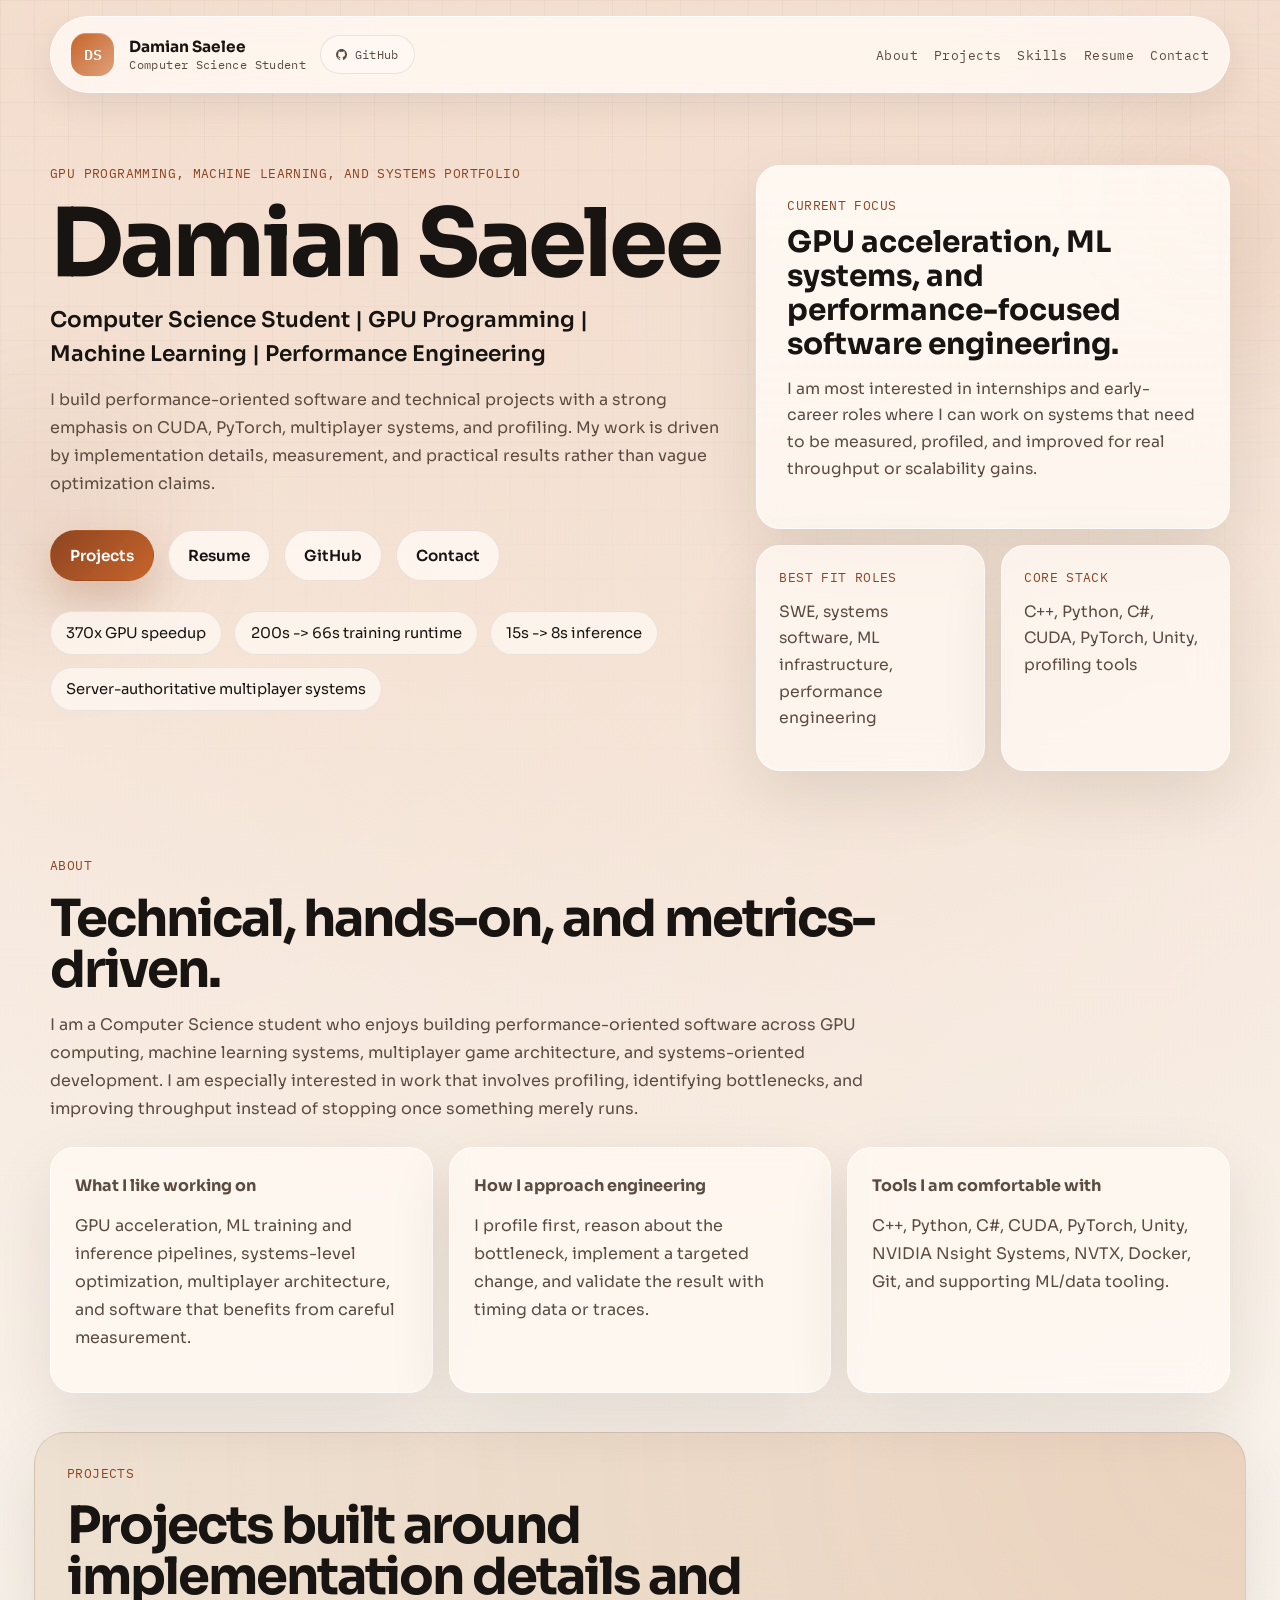
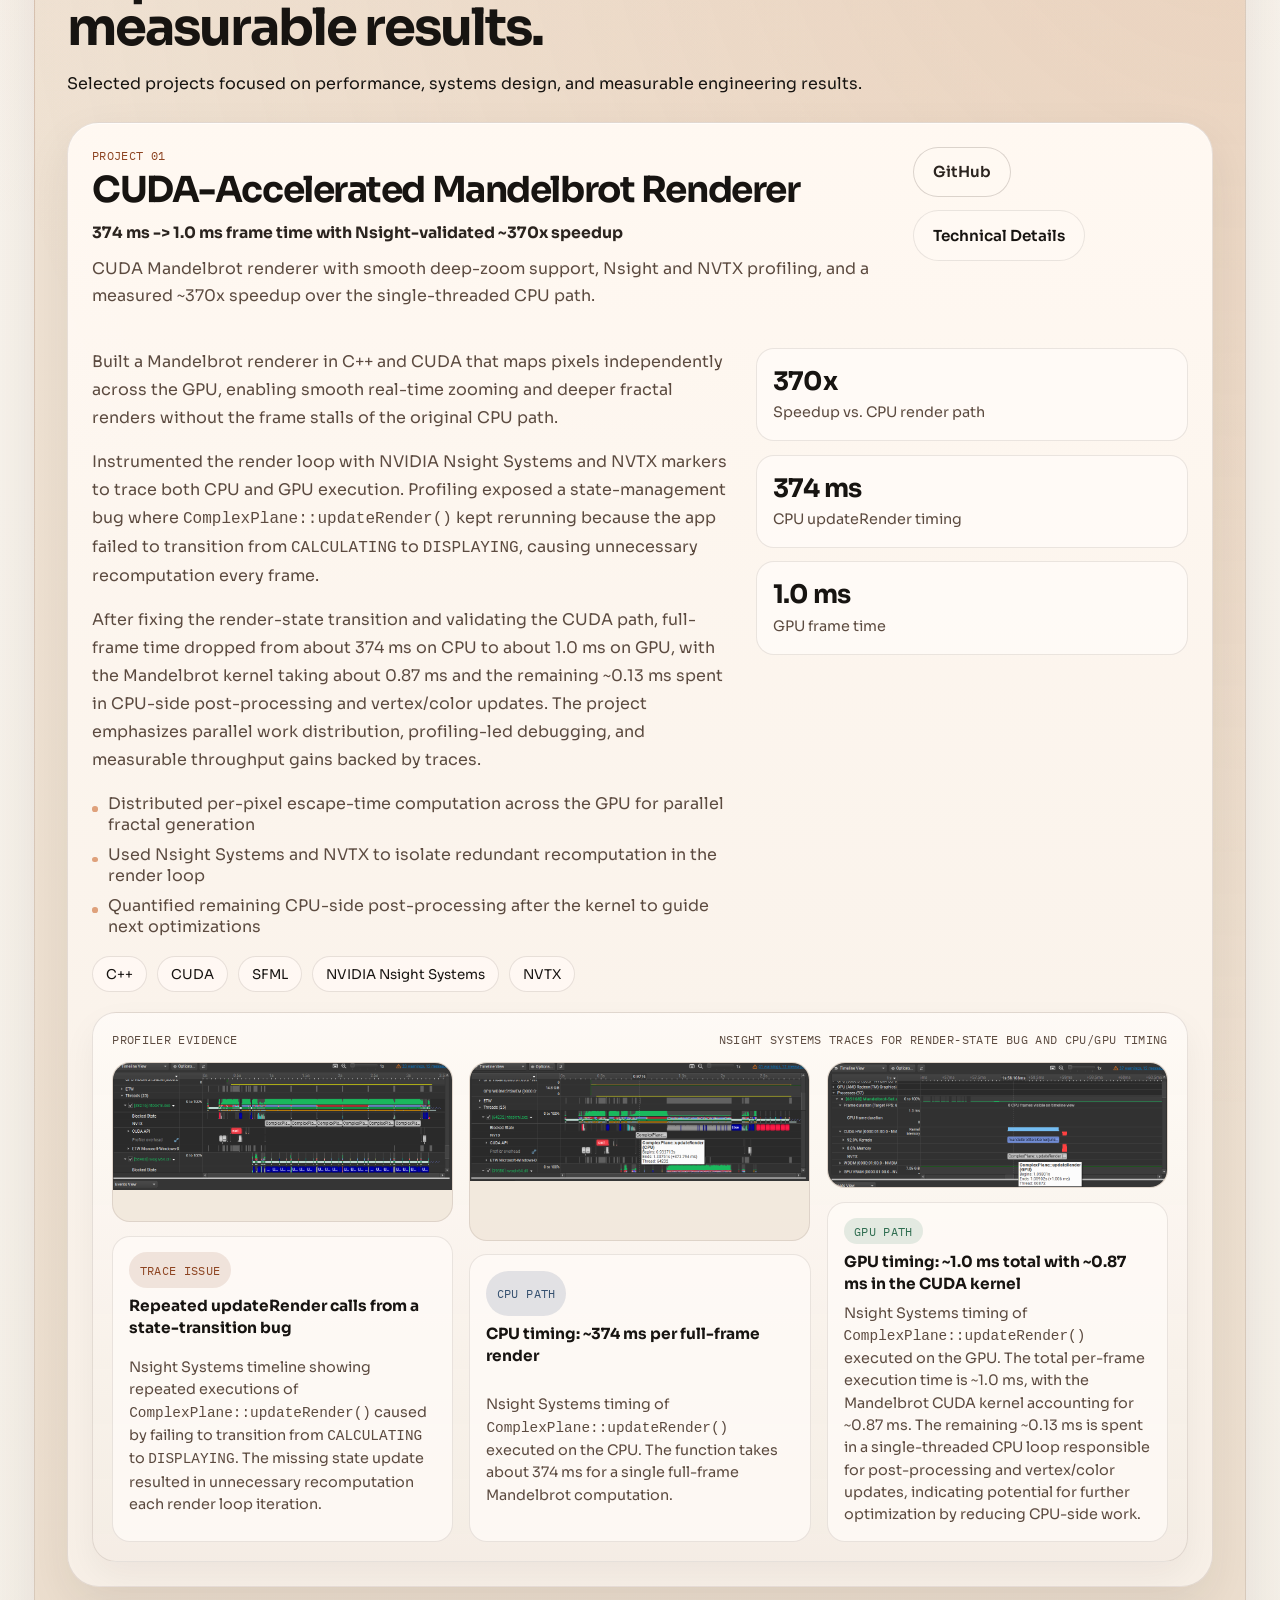
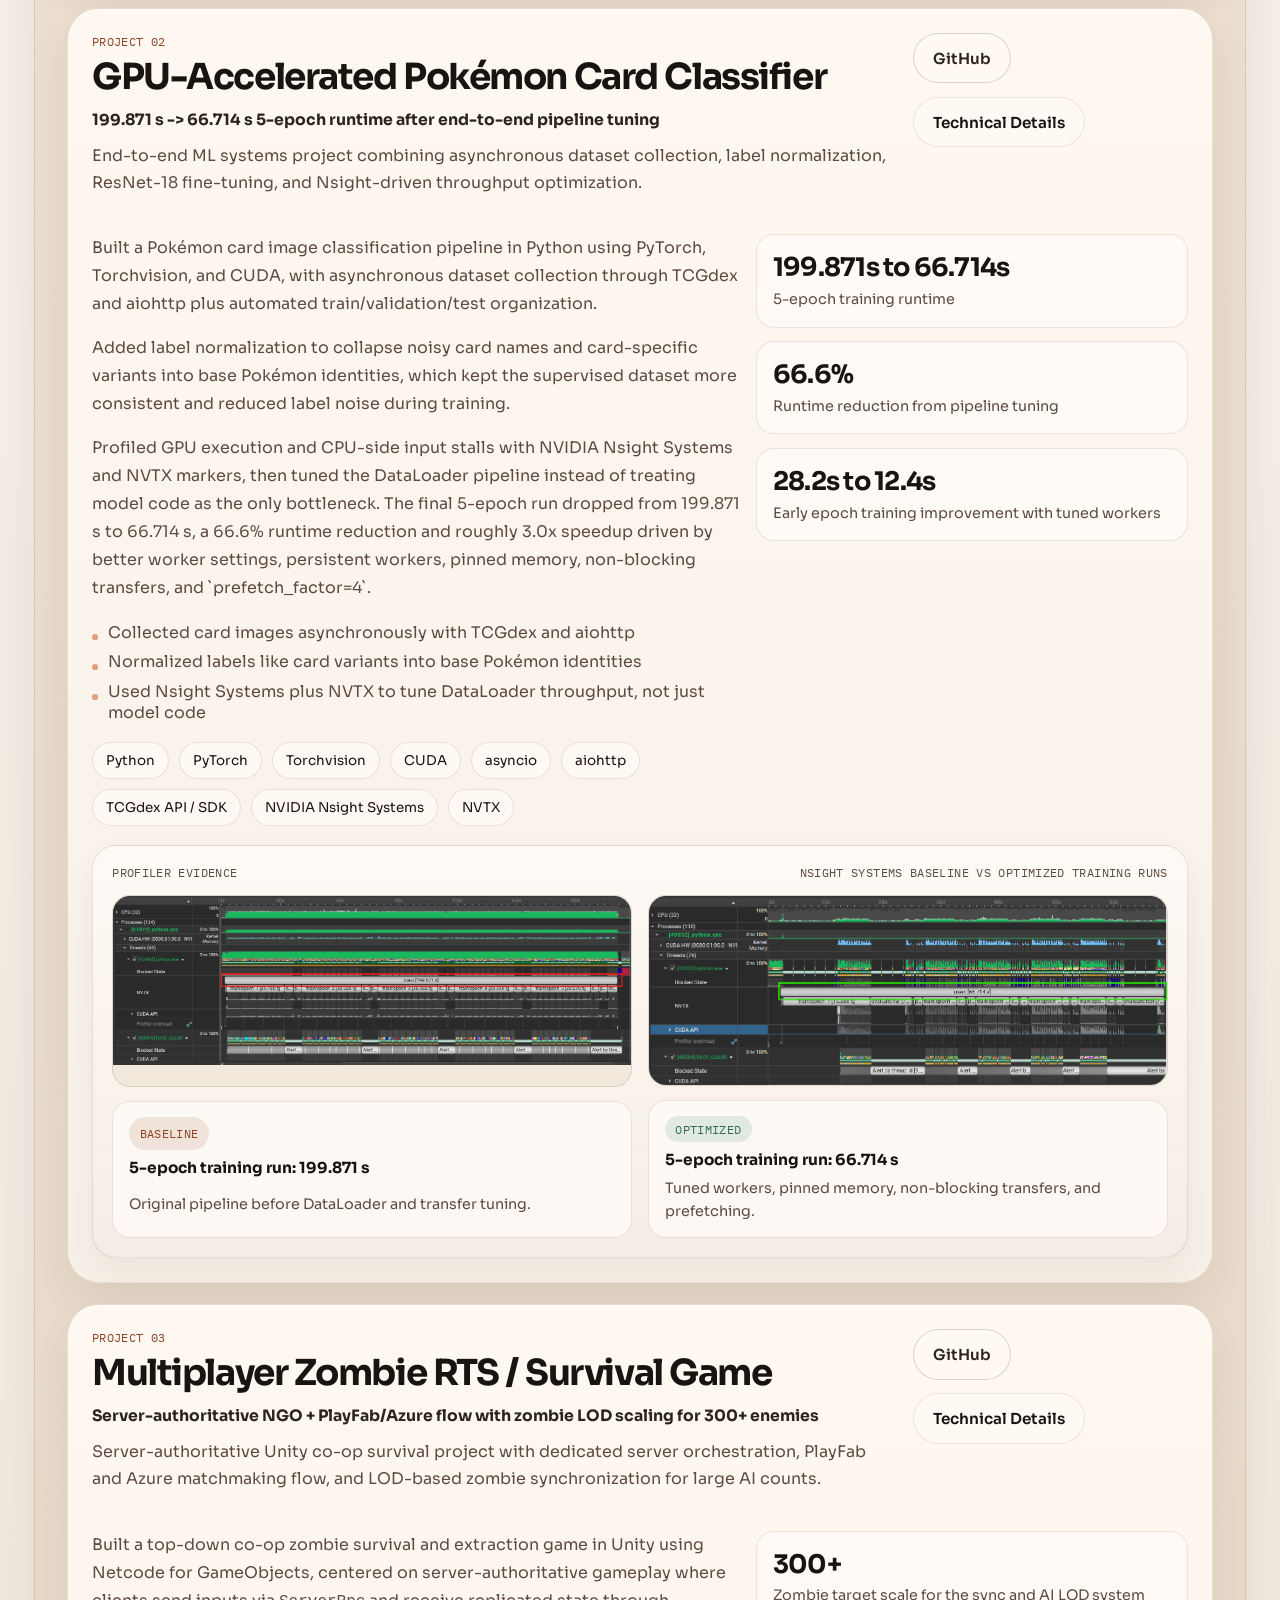
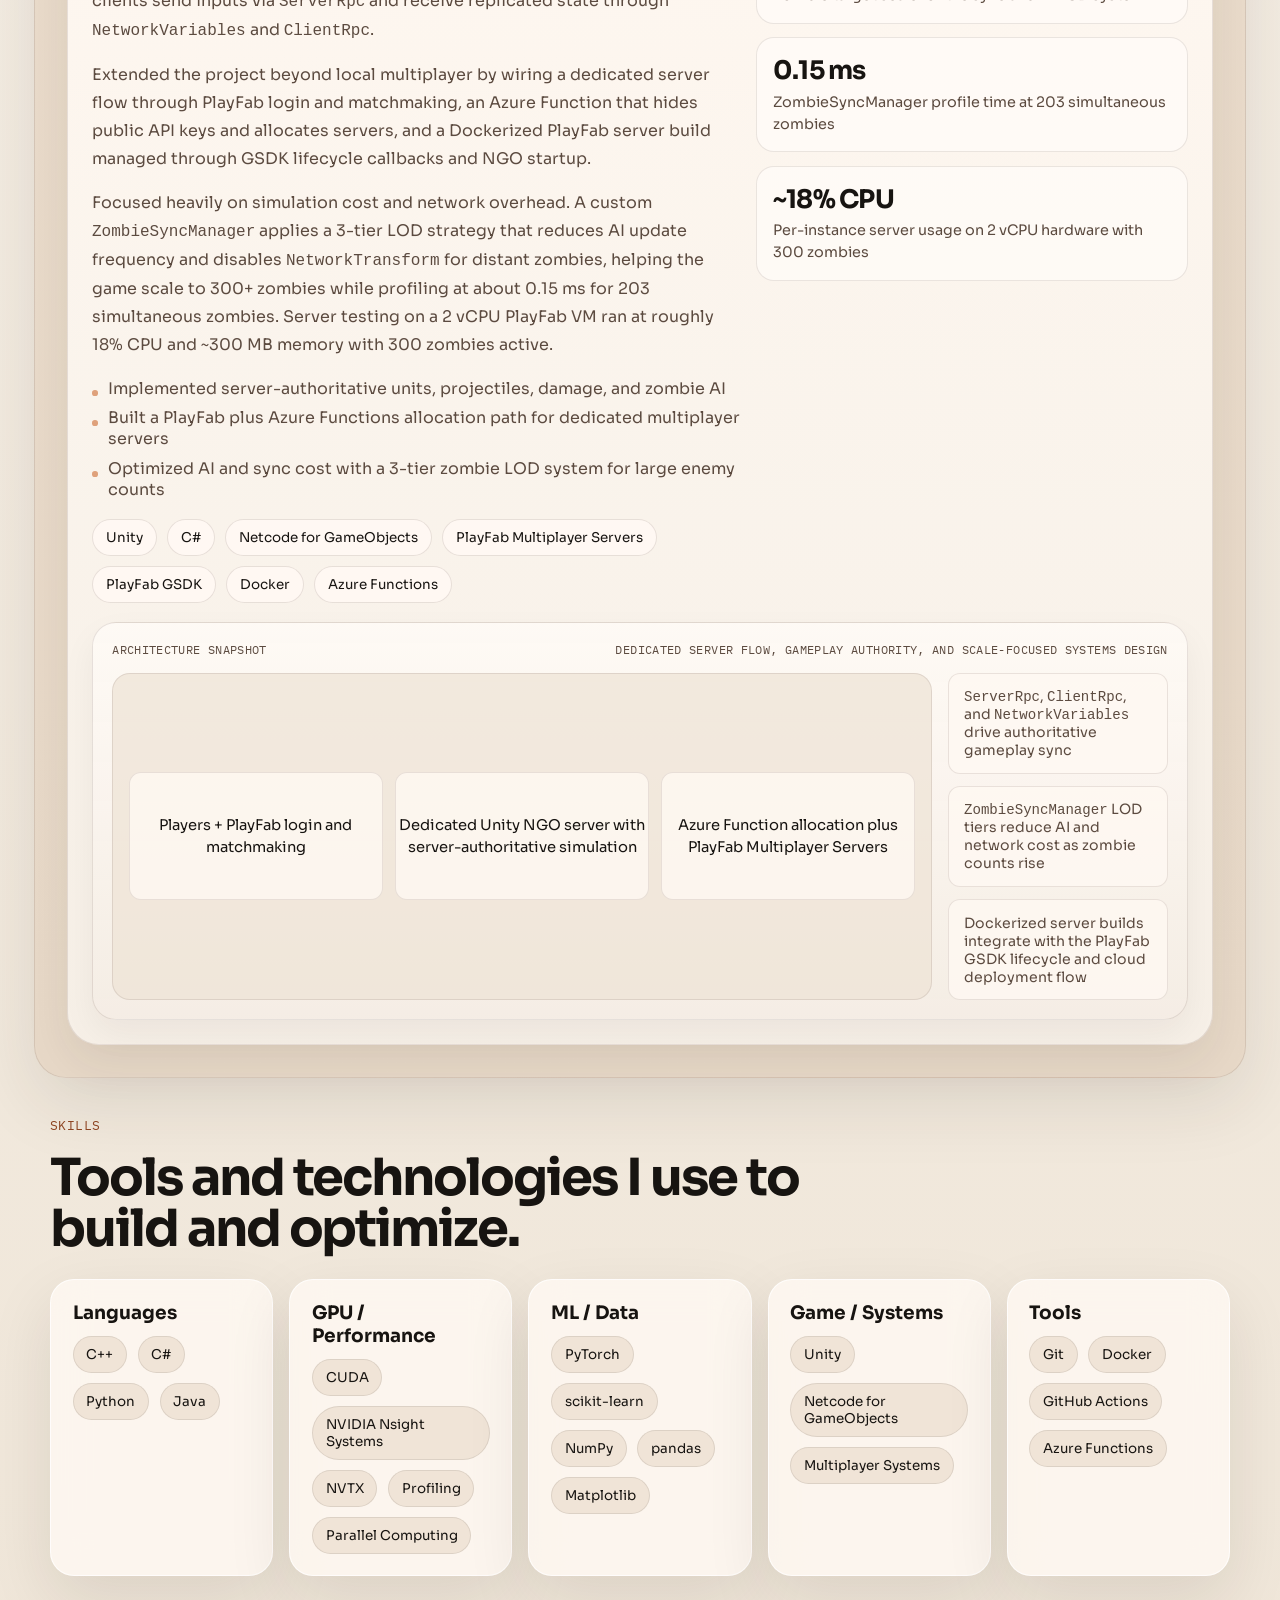
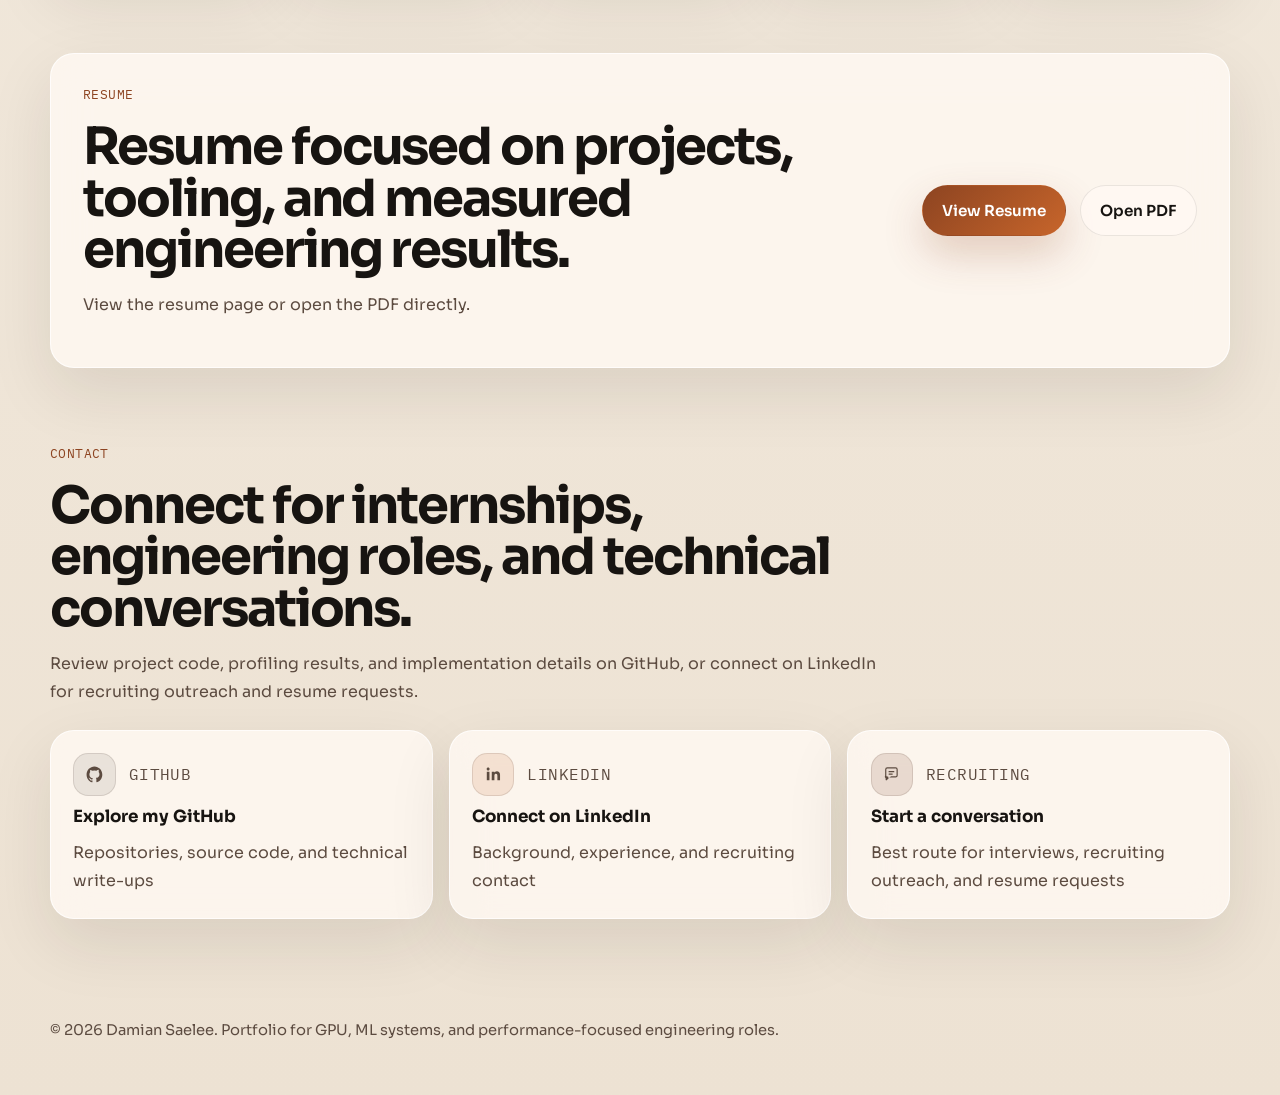
==== index.html @ a82bd078 "Tighten portfolio hero and project intro copy" ====
<!DOCTYPE html>
<html lang="en">
  <head>
    <meta charset="UTF-8" />
    <meta name="viewport" content="width=device-width, initial-scale=1.0" />
    <meta
      name="description"
      content="Damian Saelee is a Computer Science student focused on GPU programming, machine learning systems, performance engineering, parallel computing, and systems-oriented software development."
    />
    <meta name="theme-color" content="#f7f2ea" />
    <title>Damian Saelee | GPU Programming, ML, and Systems Portfolio</title>
    <link rel="preconnect" href="https://fonts.googleapis.com" />
    <link rel="preconnect" href="https://fonts.gstatic.com" crossorigin />
    <link
      href="https://fonts.googleapis.com/css2?family=IBM+Plex+Mono:wght@400;500;600&family=Sora:wght@400;500;600;700;800&display=swap"
      rel="stylesheet"
    />
    <link rel="stylesheet" href="styles.css" />
    <script src="script.js" defer></script>
  </head>
  <body>
    <a class="skip-link" href="#main-content">Skip to content</a>

    <div class="site-shell">
      <div class="ambient-grid" aria-hidden="true"></div>
      <div class="ambient-orb ambient-orb-one" aria-hidden="true"></div>
      <div class="ambient-orb ambient-orb-two" aria-hidden="true"></div>

      <header class="site-header" data-site-header>
        <div class="site-header-leading">
          <a class="brand" href="#top" aria-label="Damian Saelee home">
            <span class="brand-mark">DS</span>
            <span class="brand-text">
              <span class="brand-name">Damian Saelee</span>
              <span class="brand-role">Computer Science Student</span>
            </span>
          </a>

          <a
            class="header-github"
            href="https://github.com/alien4rmspace"
            target="_blank"
            rel="noreferrer"
            aria-label="Damian Saelee GitHub profile"
          >
            <svg viewBox="0 0 24 24" role="img" aria-hidden="true">
              <path
                fill="currentColor"
                d="M12 2C6.477 2 2 6.589 2 12.248c0 4.526 2.865 8.367 6.839 9.722.5.095.682-.221.682-.492 0-.243-.009-.887-.014-1.742-2.782.617-3.369-1.369-3.369-1.369-.455-1.177-1.11-1.491-1.11-1.491-.908-.637.069-.624.069-.624 1.004.072 1.532 1.053 1.532 1.053.892 1.565 2.341 1.113 2.91.851.091-.662.349-1.114.635-1.37-2.221-.259-4.556-1.137-4.556-5.062 0-1.118.389-2.032 1.029-2.748-.103-.259-.446-1.301.098-2.712 0 0 .84-.276 2.75 1.05A9.36 9.36 0 0 1 12 6.836a9.36 9.36 0 0 1 2.503.348c1.909-1.326 2.748-1.05 2.748-1.05.546 1.411.202 2.453.1 2.712.64.716 1.027 1.63 1.027 2.748 0 3.935-2.338 4.799-4.566 5.053.359.318.679.947.679 1.909 0 1.379-.012 2.491-.012 2.83 0 .273.18.591.688.49C19.138 20.612 22 16.772 22 12.248 22 6.589 17.523 2 12 2Z"
              />
            </svg>
            <span>GitHub</span>
          </a>
        </div>

        <nav class="site-nav" aria-label="Primary">
          <a href="#about">About</a>
          <a href="#projects">Projects</a>
          <a href="#skills">Skills</a>
          <a href="resume.html">Resume</a>
          <a href="#contact">Contact</a>
        </nav>
      </header>

      <main id="main-content" class="site-main">
        <section class="hero-section" id="top">
          <div class="hero-copy" data-reveal>
            <p class="eyebrow">GPU Programming, Machine Learning, and Systems Portfolio</p>
            <h1>Damian Saelee</h1>
            <p class="hero-headline">
              Computer Science Student | GPU Programming | Machine Learning |
              Performance Engineering
            </p>
            <p class="hero-text">
              I build performance-oriented software and technical projects with
              a strong emphasis on CUDA, PyTorch, multiplayer systems, and
              profiling. My work is driven by implementation details,
              measurement, and practical results rather than vague optimization
              claims.
            </p>

            <div class="hero-actions">
              <a class="button button-primary" href="#projects">Projects</a>
              <a class="button button-secondary" href="resume.html">Resume</a>
              <a
                class="button button-secondary"
                href="https://github.com/alien4rmspace"
                target="_blank"
                rel="noreferrer"
              >
                GitHub
              </a>
              <a class="button button-secondary" href="#contact">Contact</a>
            </div>

            <ul class="hero-chips" aria-label="Quick highlights">
              <li>370x GPU speedup</li>
              <li>200s -&gt; 66s training runtime</li>
              <li>15s -&gt; 8s inference</li>
              <li>Server-authoritative multiplayer systems</li>
            </ul>
          </div>

          <aside class="hero-panel" data-reveal>
            <div class="hero-panel-card hero-panel-card-primary">
              <p class="panel-label">Current focus</p>
              <p class="panel-title">
                GPU acceleration, ML systems, and performance-focused software
                engineering.
              </p>
              <p class="panel-body">
                I am most interested in internships and early-career roles where
                I can work on systems that need to be measured, profiled, and
                improved for real throughput or scalability gains.
              </p>
            </div>

            <div class="hero-panel-grid">
              <div class="hero-panel-card">
                <p class="panel-label">Best fit roles</p>
                <p class="metric-copy">
                  SWE, systems software, ML infrastructure, performance
                  engineering
                </p>
              </div>

              <div class="hero-panel-card">
                <p class="panel-label">Core stack</p>
                <p class="metric-copy">
                  C++, Python, C#, CUDA, PyTorch, Unity, profiling tools
                </p>
              </div>
            </div>
          </aside>
        </section>

        <section class="section about-section" id="about" data-reveal>
          <div class="section-intro">
            <p class="eyebrow">About</p>
            <h2>Technical, hands-on, and metrics-driven.</h2>
            <p class="section-text">
              I am a Computer Science student who enjoys building
              performance-oriented software across GPU computing, machine
              learning systems, multiplayer game architecture, and
              systems-oriented development. I am especially interested in work
              that involves profiling, identifying bottlenecks, and improving
              throughput instead of stopping once something merely runs.
            </p>
          </div>

          <div class="about-grid">
            <article class="about-card">
              <p class="about-card-title">What I like working on</p>
              <p>
                GPU acceleration, ML training and inference pipelines,
                systems-level optimization, multiplayer architecture, and
                software that benefits from careful measurement.
              </p>
            </article>

            <article class="about-card">
              <p class="about-card-title">How I approach engineering</p>
              <p>
                I profile first, reason about the bottleneck, implement a
                targeted change, and validate the result with timing data or
                traces.
              </p>
            </article>

            <article class="about-card">
              <p class="about-card-title">Tools I am comfortable with</p>
              <p>
                C++, Python, C#, CUDA, PyTorch, Unity, NVIDIA Nsight Systems,
                NVTX, Docker, Git, and supporting ML/data tooling.
              </p>
            </article>
          </div>
        </section>

        <section class="section projects-section" id="projects">
          <div class="section-intro section-intro-inverse" data-reveal>
            <p class="eyebrow">Projects</p>
            <h2>Projects built around implementation details and measurable results.</h2>
            <p class="section-text">
              Selected projects focused on performance, systems design, and
              measurable engineering results.
            </p>
          </div>

          <div class="project-stack">
            <article class="project-card project-card-cuda" data-reveal>
              <div class="project-topbar">
                <div>
                  <p class="project-index">Project 01</p>
                  <h3>CUDA-Accelerated Mandelbrot Renderer</h3>
                  <p class="project-impact">
                    374 ms -&gt; 1.0 ms frame time with Nsight-validated ~370x speedup
                  </p>
                  <p class="project-summary">
                    CUDA Mandelbrot renderer with smooth deep-zoom support,
                    Nsight and NVTX profiling, and a measured ~370x speedup
                    over the single-threaded CPU path.
                  </p>
                </div>

                <div class="project-actions">
                  <a
                    class="button button-ghost"
                    href="https://github.com/alien4rmspace/Mandelbrot-Set-CUDA"
                    target="_blank"
                    rel="noreferrer"
                  >
                    GitHub
                  </a>
                  <a
                    class="button button-secondary"
                    href="https://github.com/alien4rmspace/Mandelbrot-Set-CUDA#readme"
                    target="_blank"
                    rel="noreferrer"
                  >
                    Technical Details
                  </a>
                </div>
              </div>

              <div class="project-grid">
                <div class="project-copy">
                  <p>
                    Built a Mandelbrot renderer in C++ and CUDA that maps
                    pixels independently across the GPU, enabling smooth
                    real-time zooming and deeper fractal renders without the
                    frame stalls of the original CPU path.
                  </p>
                  <p>
                    Instrumented the render loop with NVIDIA Nsight Systems and
                    NVTX markers to trace both CPU and GPU execution. Profiling
                    exposed a state-management bug where
                    <code>ComplexPlane::updateRender()</code> kept rerunning
                    because the app failed to transition from
                    <code>CALCULATING</code> to <code>DISPLAYING</code>,
                    causing unnecessary recomputation every frame.
                  </p>
                  <p>
                    After fixing the render-state transition and validating the
                    CUDA path, full-frame time dropped from about 374 ms on CPU
                    to about 1.0 ms on GPU, with the Mandelbrot kernel taking
                    about 0.87 ms and the remaining ~0.13 ms spent in CPU-side
                    post-processing and vertex/color updates. The project
                    emphasizes parallel work distribution, profiling-led
                    debugging, and measurable throughput gains backed by traces.
                  </p>

                  <ul class="project-points">
                    <li>Distributed per-pixel escape-time computation across the GPU for parallel fractal generation</li>
                    <li>Used Nsight Systems and NVTX to isolate redundant recomputation in the render loop</li>
                    <li>Quantified remaining CPU-side post-processing after the kernel to guide next optimizations</li>
                  </ul>

                  <ul class="tag-list" aria-label="CUDA Mandelbrot stack">
                    <li>C++</li>
                    <li>CUDA</li>
                    <li>SFML</li>
                    <li>NVIDIA Nsight Systems</li>
                    <li>NVTX</li>
                  </ul>
                </div>

                <aside class="project-sidebar">
                  <div class="stat-card">
                    <span class="stat-value">370x</span>
                    <span class="stat-label">Speedup vs. CPU render path</span>
                  </div>
                  <div class="stat-card">
                    <span class="stat-value">374 ms</span>
                    <span class="stat-label">CPU updateRender timing</span>
                  </div>
                  <div class="stat-card">
                    <span class="stat-value">1.0 ms</span>
                    <span class="stat-label">GPU frame time</span>
                  </div>
                </aside>
              </div>

              <div class="project-media">
                <div class="media-placeholder media-placeholder-cuda">
                  <div class="media-placeholder-header">
                    <span>Profiler evidence</span>
                    <span>Nsight Systems traces for render-state bug and CPU/GPU timing</span>
                  </div>
                  <div class="project-evidence-grid">
                    <figure class="project-evidence-card">
                      <div class="project-evidence-frame">
                        <img
                          src="assets/projects/mandelbrot-nsight-repeated-update-render.png"
                          alt="Nsight Systems timeline showing repeated executions of ComplexPlane updateRender caused by failing to transition from CALCULATING to DISPLAYING."
                          loading="lazy"
                        />
                      </div>
                      <figcaption class="project-evidence-caption">
                        <span class="project-evidence-badge project-evidence-badge-trace">Trace issue</span>
                        <strong>Repeated updateRender calls from a state-transition bug</strong>
                        <span>Nsight Systems timeline showing repeated executions of <code>ComplexPlane::updateRender()</code> caused by failing to transition from <code>CALCULATING</code> to <code>DISPLAYING</code>. The missing state update resulted in unnecessary recomputation each render loop iteration.</span>
                      </figcaption>
                    </figure>

                    <figure class="project-evidence-card">
                      <div class="project-evidence-frame">
                        <img
                          src="assets/projects/mandelbrot-nsight-cpu-timing.png"
                          alt="Nsight Systems timing view for ComplexPlane updateRender on the CPU showing about 374 milliseconds for a single full-frame Mandelbrot computation."
                          loading="lazy"
                        />
                      </div>
                      <figcaption class="project-evidence-caption">
                        <span class="project-evidence-badge project-evidence-badge-cpu">CPU path</span>
                        <strong>CPU timing: ~374 ms per full-frame render</strong>
                        <span>Nsight Systems timing of <code>ComplexPlane::updateRender()</code> executed on the CPU. The function takes about 374 ms for a single full-frame Mandelbrot computation.</span>
                      </figcaption>
                    </figure>

                    <figure class="project-evidence-card">
                      <div class="project-evidence-frame">
                        <img
                          src="assets/projects/mandelbrot-nsight-gpu-timing.png"
                          alt="Nsight Systems timing view for ComplexPlane updateRender on the GPU showing about 1.0 milliseconds total with roughly 0.87 milliseconds in the CUDA kernel."
                          loading="lazy"
                        />
                      </div>
                      <figcaption class="project-evidence-caption">
                        <span class="project-evidence-badge project-evidence-badge-gpu">GPU path</span>
                        <strong>GPU timing: ~1.0 ms total with ~0.87 ms in the CUDA kernel</strong>
                        <span>Nsight Systems timing of <code>ComplexPlane::updateRender()</code> executed on the GPU. The total per-frame execution time is ~1.0 ms, with the Mandelbrot CUDA kernel accounting for ~0.87 ms. The remaining ~0.13 ms is spent in a single-threaded CPU loop responsible for post-processing and vertex/color updates, indicating potential for further optimization by reducing CPU-side work.</span>
                      </figcaption>
                    </figure>
                  </div>
                </div>
              </div>
            </article>

            <article class="project-card project-card-ml" data-reveal>
              <div class="project-topbar">
                <div>
                  <p class="project-index">Project 02</p>
                  <h3>GPU-Accelerated Pok&eacute;mon Card Classifier</h3>
                  <p class="project-impact">
                    199.871 s -&gt; 66.714 s 5-epoch runtime after end-to-end pipeline tuning
                  </p>
                  <p class="project-summary">
                    End-to-end ML systems project combining asynchronous
                    dataset collection, label normalization, ResNet-18
                    fine-tuning, and Nsight-driven throughput optimization.
                  </p>
                </div>

                <div class="project-actions">
                  <a
                    class="button button-ghost"
                    href="https://github.com/alien4rmspace/pokemon-card-classifier-cuda"
                    target="_blank"
                    rel="noreferrer"
                  >
                    GitHub
                  </a>
                  <a
                    class="button button-secondary"
                    href="https://github.com/alien4rmspace/pokemon-card-classifier-cuda#readme"
                    target="_blank"
                    rel="noreferrer"
                  >
                    Technical Details
                  </a>
                </div>
              </div>

              <div class="project-grid">
                <div class="project-copy">
                  <p>
                    Built a Pok&eacute;mon card image classification pipeline in
                    Python using PyTorch, Torchvision, and CUDA, with
                    asynchronous dataset collection through TCGdex and aiohttp
                    plus automated train/validation/test organization.
                  </p>
                  <p>
                    Added label normalization to collapse noisy card names and
                    card-specific variants into base Pok&eacute;mon identities, which
                    kept the supervised dataset more consistent and reduced
                    label noise during training.
                  </p>
                  <p>
                    Profiled GPU execution and CPU-side input stalls with
                    NVIDIA Nsight Systems and NVTX markers, then tuned the
                    DataLoader pipeline instead of treating model code as the
                    only bottleneck. The final 5-epoch run dropped from 199.871
                    s to 66.714 s, a 66.6% runtime reduction and roughly 3.0x
                    speedup driven by better worker settings, persistent
                    workers, pinned memory, non-blocking transfers, and
                    `prefetch_factor=4`.
                  </p>

                  <ul class="project-points">
                    <li>Collected card images asynchronously with TCGdex and aiohttp</li>
                    <li>Normalized labels like card variants into base Pok&eacute;mon identities</li>
                    <li>Used Nsight Systems plus NVTX to tune DataLoader throughput, not just model code</li>
                  </ul>

                  <ul class="tag-list" aria-label="Pok&eacute;mon classifier stack">
                    <li>Python</li>
                    <li>PyTorch</li>
                    <li>Torchvision</li>
                    <li>CUDA</li>
                    <li>asyncio</li>
                    <li>aiohttp</li>
                    <li>TCGdex API / SDK</li>
                    <li>NVIDIA Nsight Systems</li>
                    <li>NVTX</li>
                  </ul>
                </div>

                <aside class="project-sidebar">
                  <div class="stat-card">
                    <span class="stat-value">199.871s to 66.714s</span>
                    <span class="stat-label">5-epoch training runtime</span>
                  </div>
                  <div class="stat-card">
                    <span class="stat-value">66.6%</span>
                    <span class="stat-label">Runtime reduction from pipeline tuning</span>
                  </div>
                  <div class="stat-card">
                    <span class="stat-value">28.2s to 12.4s</span>
                    <span class="stat-label">Early epoch training improvement with tuned workers</span>
                  </div>
                </aside>
              </div>

              <div class="project-media">
                <div class="media-placeholder media-placeholder-ml">
                  <div class="media-placeholder-header">
                    <span>Profiler evidence</span>
                    <span>Nsight Systems baseline vs optimized training runs</span>
                  </div>
                  <div class="project-evidence-grid">
                    <figure class="project-evidence-card">
                      <div class="project-evidence-frame">
                        <img
                          src="assets/projects/pokemon-card-classifier-nsight-baseline.png"
                          alt="Nsight Systems timeline for the baseline Pokemon card classifier training run showing a total runtime of about 199.871 seconds."
                          loading="lazy"
                        />
                      </div>
                      <figcaption class="project-evidence-caption">
                        <span class="project-evidence-badge project-evidence-badge-baseline">Baseline</span>
                        <strong>5-epoch training run: 199.871 s</strong>
                        <span>Original pipeline before DataLoader and transfer tuning.</span>
                      </figcaption>
                    </figure>

                    <figure class="project-evidence-card">
                      <div class="project-evidence-frame">
                        <img
                          src="assets/projects/pokemon-card-classifier-nsight-optimized.png"
                          alt="Nsight Systems timeline for the optimized Pokemon card classifier training run showing a total runtime of about 66.714 seconds."
                          loading="lazy"
                        />
                      </div>
                      <figcaption class="project-evidence-caption">
                        <span class="project-evidence-badge project-evidence-badge-optimized">Optimized</span>
                        <strong>5-epoch training run: 66.714 s</strong>
                        <span>Tuned workers, pinned memory, non-blocking transfers, and prefetching.</span>
                      </figcaption>
                    </figure>
                  </div>
                </div>
              </div>
            </article>

            <article class="project-card project-card-systems" data-reveal>
              <div class="project-topbar">
                <div>
                  <p class="project-index">Project 03</p>
                  <h3>Multiplayer Zombie RTS / Survival Game</h3>
                  <p class="project-impact">
                    Server-authoritative NGO + PlayFab/Azure flow with zombie LOD scaling for 300+ enemies
                  </p>
                  <p class="project-summary">
                    Server-authoritative Unity co-op survival project with
                    dedicated server orchestration, PlayFab and Azure
                    matchmaking flow, and LOD-based zombie synchronization for
                    large AI counts.
                  </p>
                </div>

                <div class="project-actions">
                  <a
                    class="button button-ghost"
                    href="https://github.com/alien4rmspace/Just-Scavenge-Multiplayer"
                    target="_blank"
                    rel="noreferrer"
                  >
                    GitHub
                  </a>
                  <a
                    class="button button-secondary"
                    href="https://github.com/alien4rmspace/Just-Scavenge-Multiplayer#readme"
                    target="_blank"
                    rel="noreferrer"
                  >
                    Technical Details
                  </a>
                </div>
              </div>

              <div class="project-grid">
                <div class="project-copy">
                  <p>
                    Built a top-down co-op zombie survival and extraction game
                    in Unity using Netcode for GameObjects, centered on
                    server-authoritative gameplay where clients send inputs via
                    <code>ServerRpc</code> and receive replicated state through
                    <code>NetworkVariables</code> and <code>ClientRpc</code>.
                  </p>
                  <p>
                    Extended the project beyond local multiplayer by wiring a
                    dedicated server flow through PlayFab login and
                    matchmaking, an Azure Function that hides public API keys
                    and allocates servers, and a Dockerized PlayFab server
                    build managed through GSDK lifecycle callbacks and NGO
                    startup.
                  </p>
                  <p>
                    Focused heavily on simulation cost and network overhead. A
                    custom <code>ZombieSyncManager</code> applies a 3-tier LOD
                    strategy that reduces AI update frequency and disables
                    <code>NetworkTransform</code> for distant zombies, helping
                    the game scale to 300+ zombies while profiling at about
                    0.15 ms for 203 simultaneous zombies. Server testing on a
                    2 vCPU PlayFab VM ran at roughly 18% CPU and ~300 MB memory
                    with 300 zombies active.
                  </p>

                  <ul class="project-points">
                    <li>Implemented server-authoritative units, projectiles, damage, and zombie AI</li>
                    <li>Built a PlayFab plus Azure Functions allocation path for dedicated multiplayer servers</li>
                    <li>Optimized AI and sync cost with a 3-tier zombie LOD system for large enemy counts</li>
                  </ul>

                  <ul class="tag-list" aria-label="Multiplayer game stack">
                    <li>Unity</li>
                    <li>C#</li>
                    <li>Netcode for GameObjects</li>
                    <li>PlayFab Multiplayer Servers</li>
                    <li>PlayFab GSDK</li>
                    <li>Docker</li>
                    <li>Azure Functions</li>
                  </ul>
                </div>

                <aside class="project-sidebar">
                  <div class="stat-card">
                    <span class="stat-value">300+</span>
                    <span class="stat-label">Zombie target scale for the sync and AI LOD system</span>
                  </div>
                  <div class="stat-card">
                    <span class="stat-value">0.15 ms</span>
                    <span class="stat-label">ZombieSyncManager profile time at 203 simultaneous zombies</span>
                  </div>
                  <div class="stat-card">
                    <span class="stat-value">~18% CPU</span>
                    <span class="stat-label">Per-instance server usage on 2 vCPU hardware with 300 zombies</span>
                  </div>
                </aside>
              </div>

              <div class="project-media">
                <div class="media-placeholder media-placeholder-systems">
                  <div class="media-placeholder-header">
                    <span>Architecture snapshot</span>
                    <span>Dedicated server flow, gameplay authority, and scale-focused systems design</span>
                  </div>
                  <div class="media-placeholder-body">
                    <div class="network-diagram">
                      <span>Players + PlayFab login and matchmaking</span>
                      <span>Dedicated Unity NGO server with server-authoritative simulation</span>
                      <span>Azure Function allocation plus PlayFab Multiplayer Servers</span>
                    </div>
                    <div class="media-metrics">
                      <span><code>ServerRpc</code>, <code>ClientRpc</code>, and <code>NetworkVariables</code> drive authoritative gameplay sync</span>
                      <span><code>ZombieSyncManager</code> LOD tiers reduce AI and network cost as zombie counts rise</span>
                      <span>Dockerized server builds integrate with the PlayFab GSDK lifecycle and cloud deployment flow</span>
                    </div>
                  </div>
                </div>
              </div>
            </article>
          </div>
        </section>

        <section class="section skills-section" id="skills" data-reveal>
          <div class="section-intro">
            <p class="eyebrow">Skills</p>
            <h2>Tools and technologies I use to build and optimize.</h2>
          </div>

          <div class="skills-grid">
            <article class="skill-card">
              <p class="skill-card-title">Languages</p>
              <ul class="tag-list tag-list-dark">
                <li>C++</li>
                <li>C#</li>
                <li>Python</li>
                <li>Java</li>
              </ul>
            </article>

            <article class="skill-card">
              <p class="skill-card-title">GPU / Performance</p>
              <ul class="tag-list tag-list-dark">
                <li>CUDA</li>
                <li>NVIDIA Nsight Systems</li>
                <li>NVTX</li>
                <li>Profiling</li>
                <li>Parallel Computing</li>
              </ul>
            </article>

            <article class="skill-card">
              <p class="skill-card-title">ML / Data</p>
              <ul class="tag-list tag-list-dark">
                <li>PyTorch</li>
                <li>scikit-learn</li>
                <li>NumPy</li>
                <li>pandas</li>
                <li>Matplotlib</li>
              </ul>
            </article>

            <article class="skill-card">
              <p class="skill-card-title">Game / Systems</p>
              <ul class="tag-list tag-list-dark">
                <li>Unity</li>
                <li>Netcode for GameObjects</li>
                <li>Multiplayer Systems</li>
              </ul>
            </article>

            <article class="skill-card">
              <p class="skill-card-title">Tools</p>
              <ul class="tag-list tag-list-dark">
                <li>Git</li>
                <li>Docker</li>
                <li>GitHub Actions</li>
                <li>Azure Functions</li>
              </ul>
            </article>
          </div>
        </section>

        <section class="section resume-section" id="resume" data-reveal>
          <div class="resume-card">
            <div>
              <p class="eyebrow">Resume</p>
              <h2>Resume focused on projects, tooling, and measured engineering results.</h2>
              <p class="section-text">
                View the resume page or open the PDF directly.
              </p>
            </div>

            <div class="resume-actions">
              <a class="button button-primary" href="resume.html">View Resume</a>
              <a
                class="button button-secondary"
                href="assets/resume/Damian-Saelee-Resume.pdf"
                target="_blank"
                rel="noreferrer"
              >
                Open PDF
              </a>
            </div>
          </div>
        </section>

        <section class="section contact-section" id="contact" data-reveal>
          <div class="section-intro">
            <p class="eyebrow">Contact</p>
            <h2>Connect for internships, engineering roles, and technical conversations.</h2>
            <p class="section-text">
              Review project code, profiling results, and implementation
              details on GitHub, or connect on LinkedIn for recruiting
              outreach and resume requests.
            </p>
          </div>

          <div class="contact-grid">
            <a
              class="contact-card"
              href="https://github.com/alien4rmspace"
              target="_blank"
              rel="noreferrer"
            >
              <div class="contact-card-top">
                <span class="contact-icon contact-icon-github" aria-hidden="true">
                  <svg viewBox="0 0 24 24" role="img" aria-hidden="true">
                    <path
                      fill="currentColor"
                      d="M12 2C6.477 2 2 6.589 2 12.248c0 4.526 2.865 8.367 6.839 9.722.5.095.682-.221.682-.492 0-.243-.009-.887-.014-1.742-2.782.617-3.369-1.369-3.369-1.369-.455-1.177-1.11-1.491-1.11-1.491-.908-.637.069-.624.069-.624 1.004.072 1.532 1.053 1.532 1.053.892 1.565 2.341 1.113 2.91.851.091-.662.349-1.114.635-1.37-2.221-.259-4.556-1.137-4.556-5.062 0-1.118.389-2.032 1.029-2.748-.103-.259-.446-1.301.098-2.712 0 0 .84-.276 2.75 1.05A9.36 9.36 0 0 1 12 6.836a9.36 9.36 0 0 1 2.503.348c1.909-1.326 2.748-1.05 2.748-1.05.546 1.411.202 2.453.1 2.712.64.716 1.027 1.63 1.027 2.748 0 3.935-2.338 4.799-4.566 5.053.359.318.679.947.679 1.909 0 1.379-.012 2.491-.012 2.83 0 .273.18.591.688.49C19.138 20.612 22 16.772 22 12.248 22 6.589 17.523 2 12 2Z"
                    />
                  </svg>
                </span>
                <span class="contact-label">GitHub</span>
              </div>
              <strong>Explore my GitHub</strong>
              <span>Repositories, source code, and technical write-ups</span>
            </a>

            <a
              class="contact-card"
              href="https://www.linkedin.com/in/damiansaelee/"
              target="_blank"
              rel="noreferrer"
            >
              <div class="contact-card-top">
                <span class="contact-icon contact-icon-linkedin" aria-hidden="true">
                  <svg viewBox="0 0 24 24" role="img" aria-hidden="true">
                    <path
                      fill="currentColor"
                      d="M6.94 8.5H3.56V19.5h3.38V8.5Zm.22-3.4c0-1.08-.8-1.95-1.91-1.95-1.1 0-1.91.87-1.91 1.95 0 1.08.8 1.95 1.88 1.95h.02c1.12 0 1.92-.87 1.92-1.95ZM20.44 12.69c0-3.31-1.73-4.85-4.04-4.85-1.86 0-2.69 1.05-3.16 1.79V8.5H9.86c.04.75 0 11 0 11h3.38v-6.14c0-.33.02-.66.12-.89.26-.66.85-1.35 1.84-1.35 1.3 0 1.82 1.02 1.82 2.51v5.87H20.4v-6.81h.04Z"
                    />
                  </svg>
                </span>
                <span class="contact-label">LinkedIn</span>
              </div>
              <strong>Connect on LinkedIn</strong>
              <span>Background, experience, and recruiting contact</span>
            </a>

            <a
              class="contact-card"
              href="https://www.linkedin.com/in/damiansaelee/"
              target="_blank"
              rel="noreferrer"
            >
              <div class="contact-card-top">
                <span class="contact-icon contact-icon-message" aria-hidden="true">
                  <svg viewBox="0 0 24 24" role="img" aria-hidden="true">
                    <path
                      fill="currentColor"
                      d="M4 5.75A2.75 2.75 0 0 1 6.75 3h10.5A2.75 2.75 0 0 1 20 5.75v7.5A2.75 2.75 0 0 1 17.25 16H9.81l-3.97 3.4A.75.75 0 0 1 4.6 18.8V16.9A2.75 2.75 0 0 1 4 13.25v-7.5Zm2.75-1.25A1.25 1.25 0 0 0 5.5 5.75v7.5c0 .69.56 1.25 1.25 1.25h.6a.75.75 0 0 1 .75.75v1.92l3-2.57a.75.75 0 0 1 .49-.18h5.66c.69 0 1.25-.56 1.25-1.25v-7.5c0-.69-.56-1.25-1.25-1.25H6.75Zm1.5 4a.75.75 0 0 1 .75-.75h6a.75.75 0 0 1 0 1.5H9a.75.75 0 0 1-.75-.75Zm0 3a.75.75 0 0 1 .75-.75h4a.75.75 0 0 1 0 1.5H9a.75.75 0 0 1-.75-.75Z"
                    />
                  </svg>
                </span>
                <span class="contact-label">Recruiting</span>
              </div>
              <strong>Start a conversation</strong>
              <span>Best route for interviews, recruiting outreach, and resume requests</span>
            </a>
          </div>
        </section>
      </main>

      <footer class="site-footer">
        <p>&copy; <span id="year"></span> Damian Saelee. Portfolio for GPU, ML systems, and performance-focused engineering roles.</p>
      </footer>
    </div>
  </body>
</html>
---- styles.css ----
:root {
  --bg: #f7f2ea;
  --bg-soft: rgba(247, 242, 234, 0.78);
  --surface: #fff9f3;
  --surface-muted: #f0e4d7;
  --surface-strong: #171411;
  --surface-strong-alt: #2b241f;
  --text: #171411;
  --text-soft: #5c4b40;
  --text-inverse: #fff6ee;
  --line: rgba(23, 20, 17, 0.09);
  --line-strong: rgba(92, 75, 64, 0.22);
  --accent: #c7652b;
  --accent-strong: #8d4421;
  --accent-soft: #dfa17b;
  --accent-warm: #6f361d;
  --accent-green: #b95d31;
  --radius-xl: 32px;
  --radius-lg: 24px;
  --radius-md: 18px;
  --radius-sm: 12px;
  --shadow-soft: 0 24px 64px rgba(35, 27, 22, 0.1);
  --shadow-strong: 0 28px 90px rgba(23, 20, 17, 0.22);
  --max-width: 1180px;
}

*,
*::before,
*::after {
  box-sizing: border-box;
}

html {
  scroll-behavior: smooth;
}

body {
  margin: 0;
  font-family: "Sora", sans-serif;
  color: var(--text);
  background:
    radial-gradient(circle at top left, rgba(223, 161, 123, 0.26), transparent 24%),
    radial-gradient(circle at top right, rgba(199, 101, 43, 0.14), transparent 22%),
    linear-gradient(180deg, #fcf7f1 0%, var(--bg) 46%, #ede2d3 100%);
}

a {
  color: inherit;
  text-decoration: none;
}

button,
input,
textarea,
select {
  font: inherit;
}

.skip-link {
  position: absolute;
  left: 1rem;
  top: -3rem;
  z-index: 100;
  padding: 0.85rem 1rem;
  border-radius: 999px;
  background: var(--surface-strong);
  color: var(--text-inverse);
  transition: top 160ms ease;
}

.skip-link:focus {
  top: 1rem;
}

.site-shell {
  position: relative;
  overflow: clip;
}

.ambient-grid {
  position: fixed;
  inset: 0;
  pointer-events: none;
  background-image:
    linear-gradient(rgba(43, 36, 31, 0.04) 1px, transparent 1px),
    linear-gradient(90deg, rgba(43, 36, 31, 0.04) 1px, transparent 1px);
  background-size: 34px 34px;
  mask-image: linear-gradient(to bottom, rgba(0, 0, 0, 0.8), transparent 90%);
}

.ambient-orb {
  position: fixed;
  border-radius: 50%;
  filter: blur(60px);
  pointer-events: none;
  opacity: 0.35;
}

.ambient-orb-one {
  top: 5rem;
  right: -6rem;
  width: 18rem;
  height: 18rem;
  background: rgba(223, 161, 123, 0.28);
}

.ambient-orb-two {
  top: 24rem;
  left: -5rem;
  width: 16rem;
  height: 16rem;
  background: rgba(141, 68, 33, 0.18);
}

.site-header,
.hero-section,
.section,
.site-footer,
.resume-hero,
.resume-viewer-section {
  width: min(calc(100% - 2rem), var(--max-width));
  margin-inline: auto;
}

.site-header {
  position: sticky;
  top: 1rem;
  z-index: 40;
  display: flex;
  justify-content: space-between;
  align-items: center;
  gap: 1rem;
  padding: 1rem 1.25rem;
  margin-top: 1rem;
  border: 1px solid rgba(255, 255, 255, 0.74);
  border-radius: 999px;
  background: rgba(255, 249, 243, 0.86);
  backdrop-filter: blur(18px);
  box-shadow: 0 12px 36px rgba(35, 27, 22, 0.08);
  transition:
    transform 180ms ease,
    box-shadow 180ms ease,
    background-color 180ms ease;
}

.site-header.is-scrolled {
  transform: translateY(-2px);
  box-shadow: 0 18px 42px rgba(35, 27, 22, 0.14);
  background: rgba(255, 249, 243, 0.94);
}

.site-header-leading {
  display: inline-flex;
  align-items: center;
  gap: 0.85rem;
  min-width: 0;
}

.brand {
  display: inline-flex;
  align-items: center;
  gap: 0.95rem;
}

.brand-mark {
  display: grid;
  place-items: center;
  width: 2.7rem;
  height: 2.7rem;
  border-radius: 0.95rem;
  background: linear-gradient(135deg, var(--accent), var(--accent-soft));
  color: white;
  font-family: "IBM Plex Mono", monospace;
  font-size: 0.92rem;
  font-weight: 600;
  box-shadow: inset 0 1px 0 rgba(255, 255, 255, 0.24);
}

.brand-text {
  display: grid;
  gap: 0.1rem;
}

.brand-name {
  font-size: 0.96rem;
  font-weight: 700;
}

.brand-role,
.site-nav a,
.eyebrow,
.panel-label,
.project-index,
.contact-label {
  font-family: "IBM Plex Mono", monospace;
  letter-spacing: 0.03em;
}

.brand-role {
  color: var(--text-soft);
  font-size: 0.76rem;
}

.header-github {
  display: inline-flex;
  align-items: center;
  gap: 0.38rem;
  padding: 0.68rem 0.92rem;
  border: 1px solid var(--line);
  border-radius: 999px;
  background: rgba(255, 249, 243, 0.8);
  color: var(--text-soft);
  font-family: "IBM Plex Mono", monospace;
  font-size: 0.76rem;
  letter-spacing: 0.03em;
  white-space: nowrap;
  transition:
    transform 180ms ease,
    box-shadow 180ms ease,
    border-color 180ms ease,
    background-color 180ms ease,
    color 180ms ease;
}

.header-github:hover,
.header-github:focus-visible {
  transform: translateY(-1px);
  color: var(--surface-strong-alt);
  box-shadow: 0 10px 26px rgba(35, 27, 22, 0.08);
}

.header-github svg {
  width: 0.82rem;
  height: 0.82rem;
}

.site-nav {
  display: inline-flex;
  flex-wrap: wrap;
  justify-content: flex-end;
  gap: 1rem;
}

.site-nav a {
  color: var(--text-soft);
  font-size: 0.84rem;
}

.site-main {
  padding-bottom: 3rem;
}

.hero-section {
  display: grid;
  grid-template-columns: minmax(0, 1.18fr) minmax(320px, 0.82fr);
  gap: 1.5rem;
  align-items: start;
  padding: 4.5rem 0 3rem;
}

.hero-copy,
.hero-panel,
.section-intro,
.about-grid,
.project-stack,
.skills-grid,
.resume-card,
.contact-grid,
.resume-hero {
  position: relative;
  z-index: 1;
}

.eyebrow {
  margin: 0 0 1.15rem;
  color: var(--accent-strong);
  font-size: 0.82rem;
  text-transform: uppercase;
}

h1,
h2,
h3,
p,
ul {
  margin-top: 0;
}

h1,
h2,
h3 {
  letter-spacing: -0.04em;
}

h1 {
  margin-bottom: 1rem;
  font-size: clamp(3.2rem, 8vw, 5.9rem);
  line-height: 0.92;
}

h2 {
  margin-bottom: 1rem;
  font-size: clamp(2rem, 4vw, 3.4rem);
  line-height: 1;
}

.hero-headline {
  max-width: 38rem;
  margin-bottom: 1rem;
  color: var(--text);
  font-size: clamp(1.1rem, 2vw, 1.35rem);
  line-height: 1.55;
  font-weight: 600;
}

.hero-text,
.section-text,
.about-card p,
.project-copy p,
.contact-card span,
.resume-lead {
  color: var(--text-soft);
  font-size: 1rem;
  line-height: 1.75;
}

.hero-actions,
.project-actions,
.resume-actions,
.resume-hero-actions {
  display: flex;
  flex-wrap: wrap;
  gap: 0.85rem;
}

.hero-actions {
  margin-top: 2rem;
}

.button {
  display: inline-flex;
  align-items: center;
  justify-content: center;
  min-height: 3.15rem;
  padding: 0.85rem 1.2rem;
  border: 1px solid transparent;
  border-radius: 999px;
  background: transparent;
  color: var(--text);
  font-size: 0.95rem;
  font-weight: 600;
  transition:
    transform 180ms ease,
    box-shadow 180ms ease,
    border-color 180ms ease,
    background-color 180ms ease,
    color 180ms ease;
}

.button:hover,
.button:focus-visible {
  transform: translateY(-2px);
}

.button:focus-visible,
.site-nav a:focus-visible,
.brand:focus-visible,
.header-github:focus-visible,
.contact-card:focus-visible {
  outline: 3px solid rgba(199, 101, 43, 0.26);
  outline-offset: 3px;
}

.button-primary {
  background: linear-gradient(135deg, var(--accent-strong), var(--accent));
  color: white;
  box-shadow: 0 18px 40px rgba(141, 68, 33, 0.24);
}

.button-secondary {
  border-color: var(--line);
  background: rgba(255, 249, 243, 0.82);
}

.button-ghost {
  border-color: var(--line-strong);
  color: var(--surface-strong-alt);
  background: rgba(255, 249, 243, 0.78);
}

.button-outline {
  border-color: var(--line);
  color: rgba(92, 75, 64, 0.72);
  background: rgba(255, 249, 243, 0.58);
  cursor: not-allowed;
}

.button[disabled] {
  transform: none;
  opacity: 0.76;
  cursor: not-allowed;
}

.hero-chips,
.tag-list,
.project-points {
  padding: 0;
  margin-bottom: 0;
  list-style: none;
}

.hero-chips {
  display: flex;
  flex-wrap: wrap;
  gap: 0.75rem;
  margin-top: 1.9rem;
}

.hero-chips li {
  padding: 0.75rem 0.95rem;
  border: 1px solid rgba(23, 20, 17, 0.08);
  border-radius: 999px;
  background: rgba(255, 249, 243, 0.74);
  font-size: 0.92rem;
  color: var(--text);
}

.hero-panel {
  display: grid;
  gap: 1rem;
}

.hero-panel-card,
.about-card,
.skill-card,
.resume-card,
.contact-card {
  border: 1px solid rgba(255, 255, 255, 0.76);
  border-radius: var(--radius-lg);
  background: rgba(255, 249, 243, 0.8);
  backdrop-filter: blur(18px);
  box-shadow: var(--shadow-soft);
}

.hero-panel-card {
  padding: 1.4rem;
}

.hero-panel-card-primary {
  padding: 1.9rem;
  background:
    linear-gradient(180deg, rgba(255, 249, 243, 0.94), rgba(255, 249, 243, 0.82)),
    radial-gradient(circle at top right, rgba(223, 161, 123, 0.28), transparent 32%);
}

.panel-label {
  margin-bottom: 0.8rem;
  color: var(--accent-strong);
  font-size: 0.8rem;
  text-transform: uppercase;
}

.panel-title {
  margin-bottom: 0.9rem;
  font-size: 1.85rem;
  line-height: 1.14;
  font-weight: 700;
}

.panel-body,
.metric-copy {
  color: var(--text-soft);
  font-size: 0.98rem;
  line-height: 1.7;
}

.hero-panel-grid {
  display: grid;
  grid-template-columns: repeat(2, minmax(0, 1fr));
  gap: 1rem;
}

.section {
  padding: 2.4rem 0;
}

.section-intro {
  max-width: 52rem;
  margin-bottom: 1.5rem;
}

.section-intro-inverse h2,
.section-intro-inverse .section-text,
.section-intro-inverse .eyebrow {
  color: var(--text-inverse);
}

.section-intro-inverse .section-text {
  color: rgba(255, 246, 238, 0.78);
}

.section-intro-inverse .eyebrow {
  color: rgba(223, 161, 123, 0.94);
}

.about-grid,
.skills-grid,
.contact-grid {
  display: grid;
  gap: 1rem;
}

.about-grid {
  grid-template-columns: repeat(3, minmax(0, 1fr));
}

.about-card,
.skill-card {
  min-height: 100%;
  padding: 1.5rem;
}

.about-card-title,
.skill-card-title {
  margin-bottom: 0.75rem;
  font-size: 1.16rem;
  font-weight: 700;
}

.projects-section {
  width: min(calc(100% - 2rem), calc(var(--max-width) + 2rem));
  margin-inline: auto;
  padding: 2rem;
  border-radius: 2rem;
  background:
    radial-gradient(circle at top right, rgba(199, 101, 43, 0.12), transparent 28%),
    linear-gradient(180deg, #efe2d3 0%, #e7d8c7 100%);
  border: 1px solid rgba(92, 75, 64, 0.14);
  box-shadow: 0 24px 70px rgba(43, 36, 31, 0.11);
}

.project-stack {
  display: grid;
  gap: 1.3rem;
}

.project-card {
  padding: 1.5rem;
  border: 1px solid rgba(92, 75, 64, 0.14);
  border-radius: var(--radius-xl);
  background:
    linear-gradient(180deg, rgba(255, 249, 243, 0.96), rgba(247, 240, 232, 0.96));
  color: var(--text);
  box-shadow: 0 18px 46px rgba(43, 36, 31, 0.08);
}

.project-card-cuda {
  box-shadow:
    inset 0 1px 0 rgba(255, 255, 255, 0.65),
    0 18px 46px rgba(43, 36, 31, 0.08);
}

.project-card-ml {
  box-shadow:
    inset 0 1px 0 rgba(255, 255, 255, 0.65),
    0 18px 46px rgba(43, 36, 31, 0.08);
}

.project-card-systems {
  box-shadow:
    inset 0 1px 0 rgba(255, 255, 255, 0.65),
    0 18px 46px rgba(43, 36, 31, 0.08);
}

.project-topbar {
  display: flex;
  justify-content: space-between;
  gap: 1rem;
  align-items: start;
  margin-bottom: 1.4rem;
}

.project-index {
  margin-bottom: 0.55rem;
  color: var(--accent-strong);
  font-size: 0.78rem;
  text-transform: uppercase;
}

.project-topbar h3 {
  margin-bottom: 0.7rem;
  font-size: clamp(1.65rem, 2.8vw, 2.35rem);
  line-height: 1.08;
}

.project-impact {
  max-width: 48rem;
  margin-bottom: 0.6rem;
  color: var(--surface-strong-alt);
  font-size: 0.98rem;
  line-height: 1.55;
  font-weight: 700;
}

.project-summary,
.project-copy p,
.project-points li,
.stat-label,
.media-placeholder-header,
.media-metrics span {
  color: var(--text-soft);
}

.projects-section .section-intro-inverse h2,
.projects-section .section-intro-inverse .section-text,
.projects-section .section-intro-inverse .eyebrow {
  color: var(--text);
}

.projects-section .section-intro-inverse .eyebrow {
  color: var(--accent-strong);
}

.project-summary {
  max-width: 52rem;
  font-size: 1rem;
  line-height: 1.7;
}

.project-grid {
  display: grid;
  grid-template-columns: minmax(0, 1.2fr) minmax(260px, 0.8fr);
  gap: 1rem;
  align-items: start;
}

.project-points {
  display: grid;
  gap: 0.55rem;
  margin: 1.2rem 0 1.2rem;
}

.project-points li {
  position: relative;
  padding-left: 1rem;
}

.project-points li::before {
  content: "";
  position: absolute;
  left: 0;
  top: 0.8rem;
  width: 0.36rem;
  height: 0.36rem;
  border-radius: 50%;
  background: var(--accent-soft);
}

.tag-list {
  display: flex;
  flex-wrap: wrap;
  gap: 0.65rem;
}

.tag-list li {
  padding: 0.55rem 0.8rem;
  border: 1px solid rgba(92, 75, 64, 0.14);
  border-radius: 999px;
  background: rgba(255, 249, 243, 0.9);
  font-size: 0.84rem;
}

.tag-list-dark li {
  border-color: var(--line);
  background: var(--surface-muted);
}

.project-sidebar {
  display: grid;
  gap: 0.85rem;
}

.stat-card {
  display: grid;
  gap: 0.35rem;
  padding: 1rem;
  border: 1px solid rgba(92, 75, 64, 0.13);
  border-radius: var(--radius-md);
  background: rgba(255, 252, 248, 0.78);
}

.stat-value {
  color: var(--text);
  font-size: 1.6rem;
  font-weight: 700;
  letter-spacing: -0.03em;
}

.stat-label {
  font-size: 0.9rem;
  line-height: 1.5;
}

.project-media {
  margin-top: 1.2rem;
}

.media-placeholder {
  display: grid;
  gap: 0.95rem;
  padding: 1.2rem;
  border: 1px solid rgba(92, 75, 64, 0.14);
  border-radius: var(--radius-lg);
  background:
    linear-gradient(180deg, rgba(255, 251, 247, 0.8), rgba(244, 236, 227, 0.76));
  box-shadow: 0 14px 34px rgba(35, 27, 22, 0.05);
}

.media-placeholder-header {
  display: flex;
  justify-content: space-between;
  gap: 1rem;
  font-family: "IBM Plex Mono", monospace;
  font-size: 0.76rem;
  text-transform: uppercase;
  letter-spacing: 0.03em;
}

.media-placeholder-body {
  display: grid;
  grid-template-columns: minmax(0, 1fr) 220px;
  gap: 1rem;
  align-items: stretch;
}

.project-evidence-grid {
  display: grid;
  grid-template-columns: repeat(auto-fit, minmax(260px, 1fr));
  gap: 1rem;
}

.project-evidence-card {
  display: grid;
  gap: 0.85rem;
  margin: 0;
  position: relative;
  isolation: isolate;
}

.project-evidence-frame {
  position: relative;
  z-index: 2;
  overflow: hidden;
  border: 1px solid rgba(92, 75, 64, 0.13);
  border-radius: var(--radius-md);
  background: rgba(239, 228, 215, 0.74);
  cursor: zoom-in;
  transform-origin: center top;
  will-change: transform;
  transition:
    transform 320ms cubic-bezier(0.22, 1, 0.36, 1),
    box-shadow 320ms cubic-bezier(0.22, 1, 0.36, 1),
    border-color 220ms ease;
}

.project-evidence-frame img {
  display: block;
  width: 100%;
  height: auto;
  transform: scale(1);
  transition: transform 320ms cubic-bezier(0.22, 1, 0.36, 1);
}

.project-evidence-frame:focus-visible {
  outline: 3px solid rgba(199, 101, 43, 0.26);
  outline-offset: 3px;
}

.project-evidence-caption {
  position: relative;
  z-index: 1;
  display: grid;
  gap: 0.4rem;
  padding: 0.95rem 1rem;
  border: 1px solid rgba(92, 75, 64, 0.13);
  border-radius: var(--radius-md);
  background: rgba(255, 252, 248, 0.78);
  transition:
    transform 320ms cubic-bezier(0.22, 1, 0.36, 1),
    box-shadow 320ms cubic-bezier(0.22, 1, 0.36, 1);
}

.project-evidence-card:hover,
.project-evidence-card:focus-within {
  z-index: 6;
}

.project-evidence-card:hover .project-evidence-frame,
.project-evidence-card:focus-within .project-evidence-frame {
  transform: translateY(-0.75rem) scale(2);
  border-color: rgba(141, 68, 33, 0.24);
  box-shadow:
    0 34px 90px rgba(35, 27, 22, 0.22),
    0 0 0 1px rgba(255, 255, 255, 0.35) inset;
}

.project-evidence-card:hover .project-evidence-frame img,
.project-evidence-card:focus-within .project-evidence-frame img {
  transform: scale(1);
}

.project-evidence-card:hover .project-evidence-caption,
.project-evidence-card:focus-within .project-evidence-caption {
  transform: translateY(0.18rem);
  box-shadow: 0 12px 24px rgba(35, 27, 22, 0.05);
}

.project-evidence-caption strong {
  font-size: 0.96rem;
  line-height: 1.45;
}

.project-evidence-caption span:last-child {
  color: var(--text-soft);
  font-size: 0.9rem;
  line-height: 1.55;
}

.project-evidence-badge {
  display: inline-flex;
  align-items: center;
  justify-content: center;
  width: fit-content;
  padding: 0.35rem 0.65rem;
  border-radius: 999px;
  font-family: "IBM Plex Mono", monospace;
  font-size: 0.72rem;
  letter-spacing: 0.03em;
  text-transform: uppercase;
}

.project-evidence-badge-baseline {
  background: rgba(141, 68, 33, 0.12);
  color: var(--accent-strong);
}

.project-evidence-badge-optimized {
  background: rgba(64, 134, 98, 0.14);
  color: #2f6d50;
}

.project-evidence-badge-trace {
  background: rgba(141, 68, 33, 0.12);
  color: var(--accent-strong);
}

.project-evidence-badge-cpu {
  background: rgba(56, 83, 120, 0.14);
  color: #35506f;
}

.project-evidence-badge-gpu {
  background: rgba(64, 134, 98, 0.14);
  color: #2f6d50;
}

body.lightbox-open {
  overflow: hidden;
}

.project-lightbox {
  position: fixed;
  inset: 0;
  z-index: 120;
  display: grid;
  place-items: center;
  padding: 0.65rem;
  background: rgba(18, 15, 13, 0.58);
  backdrop-filter: blur(10px);
  opacity: 0;
  pointer-events: none;
  transition: opacity 220ms ease;
}

.project-lightbox.is-open {
  opacity: 1;
  pointer-events: auto;
}

.project-lightbox-dialog {
  position: relative;
  width: min(99vw, 2200px);
  max-height: calc(100vh - 1.3rem);
}

.project-lightbox-shell {
  display: grid;
  gap: 0.65rem;
  padding: 0.7rem;
  border: 1px solid rgba(255, 255, 255, 0.16);
  border-radius: calc(var(--radius-xl) + 0.25rem);
  background:
    linear-gradient(180deg, rgba(255, 251, 247, 0.98), rgba(245, 237, 228, 0.96));
  box-shadow: 0 38px 120px rgba(18, 15, 13, 0.34);
}

.project-lightbox-media {
  display: grid;
  place-items: center;
  min-height: 0;
  padding: 0.3rem;
  border: 1px solid rgba(92, 75, 64, 0.12);
  border-radius: var(--radius-lg);
  background: rgba(248, 243, 237, 0.96);
}

.project-lightbox-media img {
  display: block;
  width: 100%;
  max-width: none;
  max-height: calc(100vh - 9rem);
  height: auto;
  border-radius: calc(var(--radius-md) - 0.15rem);
  box-shadow: 0 14px 34px rgba(35, 27, 22, 0.12);
  object-fit: contain;
}

.project-lightbox-caption {
  display: grid;
  gap: 0.2rem;
  padding: 0.1rem 0.2rem 0;
}

.project-lightbox-label {
  margin: 0;
  color: var(--accent-strong);
  font-family: "IBM Plex Mono", monospace;
  font-size: 0.72rem;
  letter-spacing: 0.03em;
  text-transform: uppercase;
}

.project-lightbox-title {
  margin: 0;
  font-size: clamp(1.05rem, 1.6vw, 1.35rem);
  line-height: 1.2;
}

.project-lightbox-body {
  margin: 0;
  color: var(--text-soft);
  font-size: 0.9rem;
  line-height: 1.5;
}

.project-lightbox-close {
  position: absolute;
  top: 1rem;
  right: 1rem;
  z-index: 2;
  display: inline-flex;
  align-items: center;
  justify-content: center;
  width: 2.9rem;
  height: 2.9rem;
  border: 1px solid rgba(92, 75, 64, 0.14);
  border-radius: 999px;
  background: rgba(255, 249, 243, 0.96);
  color: var(--surface-strong);
  font-size: 1.35rem;
  line-height: 1;
  cursor: pointer;
  transition:
    transform 180ms ease,
    box-shadow 180ms ease,
    border-color 180ms ease;
}

.project-lightbox-close:hover,
.project-lightbox-close:focus-visible {
  transform: translateY(-1px);
  box-shadow: 0 14px 28px rgba(35, 27, 22, 0.12);
}

.media-block,
.media-chart,
.network-diagram {
  min-height: 12rem;
  border-radius: var(--radius-md);
  border: 1px solid rgba(92, 75, 64, 0.13);
  background: rgba(239, 228, 215, 0.74);
}

.media-block-fractal {
  position: relative;
  overflow: hidden;
  background:
    radial-gradient(circle at 40% 40%, rgba(199, 101, 43, 0.4), transparent 14%),
    radial-gradient(circle at 54% 48%, rgba(141, 68, 33, 0.34), transparent 20%),
    radial-gradient(circle at 50% 50%, rgba(223, 161, 123, 0.24), transparent 40%),
    #ecdfd1;
}

.media-block-fractal::after {
  content: "";
  position: absolute;
  inset: 0;
  background-image:
    linear-gradient(rgba(255, 255, 255, 0.03) 1px, transparent 1px),
    linear-gradient(90deg, rgba(255, 255, 255, 0.03) 1px, transparent 1px);
  background-size: 22px 22px;
}

.media-chart {
  display: flex;
  align-items: end;
  justify-content: space-evenly;
  gap: 0.75rem;
  padding: 1rem;
}

.chart-bar {
  display: block;
  width: 18%;
  border-radius: 999px 999px 0 0;
  background: linear-gradient(180deg, var(--accent-green), rgba(185, 93, 49, 0.24));
}

.chart-bar-short {
  height: 28%;
}

.chart-bar-medium {
  height: 46%;
}

.chart-bar-tall {
  height: 78%;
}

.chart-bar-mid {
  height: 58%;
}

.network-diagram {
  display: grid;
  grid-template-columns: repeat(3, minmax(0, 1fr));
  gap: 0.8rem;
  align-items: center;
  padding: 1rem;
}

.network-diagram span {
  display: grid;
  place-items: center;
  min-height: 8rem;
  border-radius: var(--radius-sm);
  border: 1px solid rgba(92, 75, 64, 0.13);
  background: rgba(255, 249, 243, 0.8);
  color: var(--text);
  text-align: center;
  font-size: 0.92rem;
  line-height: 1.5;
}

.media-metrics {
  display: grid;
  gap: 0.75rem;
}

.media-metrics span {
  display: block;
  padding: 0.85rem 0.95rem;
  border-radius: var(--radius-sm);
  border: 1px solid rgba(92, 75, 64, 0.13);
  background: rgba(255, 249, 243, 0.8);
  font-size: 0.88rem;
}

.skills-grid {
  grid-template-columns: repeat(5, minmax(0, 1fr));
}

.skill-card {
  padding: 1.35rem;
}

.resume-card {
  display: grid;
  grid-template-columns: minmax(0, 1fr) auto;
  gap: 2rem;
  align-items: center;
  padding: 2rem;
}

.contact-grid {
  grid-template-columns: repeat(3, minmax(0, 1fr));
}

.contact-card {
  display: grid;
  gap: 0.6rem;
  min-height: 100%;
  padding: 1.4rem;
  transition:
    transform 180ms ease,
    box-shadow 180ms ease;
}

.contact-card:hover {
  transform: translateY(-2px);
  box-shadow: 0 28px 60px rgba(60, 36, 26, 0.14);
}

.contact-card-top {
  display: flex;
  align-items: center;
  gap: 0.8rem;
}

.contact-icon {
  display: inline-flex;
  align-items: center;
  justify-content: center;
  width: 2.65rem;
  height: 2.65rem;
  border-radius: 0.95rem;
  border: 1px solid rgba(92, 75, 64, 0.16);
  flex-shrink: 0;
}

.contact-icon svg {
  width: 1.18rem;
  height: 1.18rem;
}

.contact-icon-github {
  background: rgba(23, 20, 17, 0.08);
  color: var(--surface-strong);
}

.contact-icon-linkedin {
  background: rgba(199, 101, 43, 0.14);
  color: var(--accent-strong);
}

.contact-icon-message {
  background: rgba(111, 54, 29, 0.14);
  color: var(--accent-warm);
}

.contact-card strong {
  font-size: 1.05rem;
  line-height: 1.45;
}

.contact-label {
  color: var(--accent-strong);
  font-size: 0.8rem;
  text-transform: uppercase;
}

.site-footer {
  padding: 1rem 0 3rem;
  color: var(--text-soft);
  font-size: 0.92rem;
}

[data-reveal] {
  opacity: 0;
  transform: translateY(20px);
  transition:
    opacity 650ms ease,
    transform 650ms ease;
}

[data-reveal].is-visible {
  opacity: 1;
  transform: translateY(0);
}

.resume-page .site-main {
  padding-bottom: 2rem;
}

.resume-hero {
  padding: 4.5rem 0 1.5rem;
}

.resume-viewer-section {
  padding-bottom: 2rem;
}

.resume-viewer-shell {
  display: grid;
  gap: 1.25rem;
  width: min(100%, 1080px);
  margin-inline: auto;
  padding: 1.5rem;
  border: 1px solid rgba(255, 255, 255, 0.76);
  border-radius: var(--radius-lg);
  background: rgba(255, 249, 243, 0.86);
  backdrop-filter: blur(18px);
  box-shadow: var(--shadow-soft);
}

.resume-viewer-header {
  display: grid;
  grid-template-columns: minmax(0, 1.2fr) minmax(260px, 0.8fr);
  gap: 1rem;
  align-items: end;
}

.resume-viewer-header h2 {
  max-width: 14ch;
  margin-bottom: 0;
}

.resume-viewer-copy {
  margin-bottom: 0;
  color: var(--text-soft);
  font-size: 0.98rem;
  line-height: 1.7;
}

.resume-viewer-frame {
  display: block;
  width: 100%;
  min-height: 96rem;
  margin-inline: auto;
  border: 1px solid rgba(23, 20, 17, 0.1);
  border-radius: var(--radius-md);
  background: white;
}

.resume-lead {
  max-width: 52rem;
  margin-bottom: 1.6rem;
}

@media (max-width: 1120px) {
  .skills-grid {
    grid-template-columns: repeat(3, minmax(0, 1fr));
  }
}

@media (max-width: 980px) {
  .hero-section,
  .project-grid,
  .resume-card,
  .resume-viewer-header,
  .media-placeholder-body {
    grid-template-columns: 1fr;
  }

  .about-grid,
  .contact-grid {
    grid-template-columns: 1fr;
  }

  .project-topbar {
    flex-direction: column;
  }

  .project-evidence-grid {
    grid-template-columns: 1fr;
  }

  .skills-grid {
    grid-template-columns: repeat(2, minmax(0, 1fr));
  }
}

@media (max-width: 760px) {
  .site-header {
    position: static;
    flex-direction: column;
    align-items: stretch;
    border-radius: var(--radius-lg);
  }

  .site-header-leading {
    justify-content: space-between;
  }

  .site-nav {
    justify-content: flex-start;
  }

  .hero-section,
  .resume-hero,
  .resume-viewer-section {
    padding-top: 2.2rem;
  }

  .resume-viewer-shell {
    padding: 1rem;
  }

  .resume-viewer-frame {
    min-height: 62rem;
  }

  .projects-section {
    width: min(calc(100% - 1rem), calc(var(--max-width) + 1rem));
    padding: 1rem;
    border-radius: 1.6rem;
  }

  .hero-panel-grid,
  .skills-grid {
    grid-template-columns: 1fr;
  }

  .button,
  .project-actions .button,
  .project-actions button,
  .resume-actions .button,
  .resume-actions button {
    width: 100%;
  }

  .hero-chips {
    display: grid;
  }

  .hero-chips li {
    width: 100%;
  }
}

@media (max-width: 520px) {
  .brand-role {
    display: none;
  }

  .header-github {
    padding: 0.62rem 0.8rem;
    font-size: 0.72rem;
  }

  .header-github svg {
    width: 0.72rem;
    height: 0.72rem;
  }
}

@media (prefers-reduced-motion: reduce) {
  html {
    scroll-behavior: auto;
  }

  *,
  *::before,
  *::after {
    animation: none !important;
    transition: none !important;
  }

  [data-reveal] {
    opacity: 1;
    transform: none;
  }
}
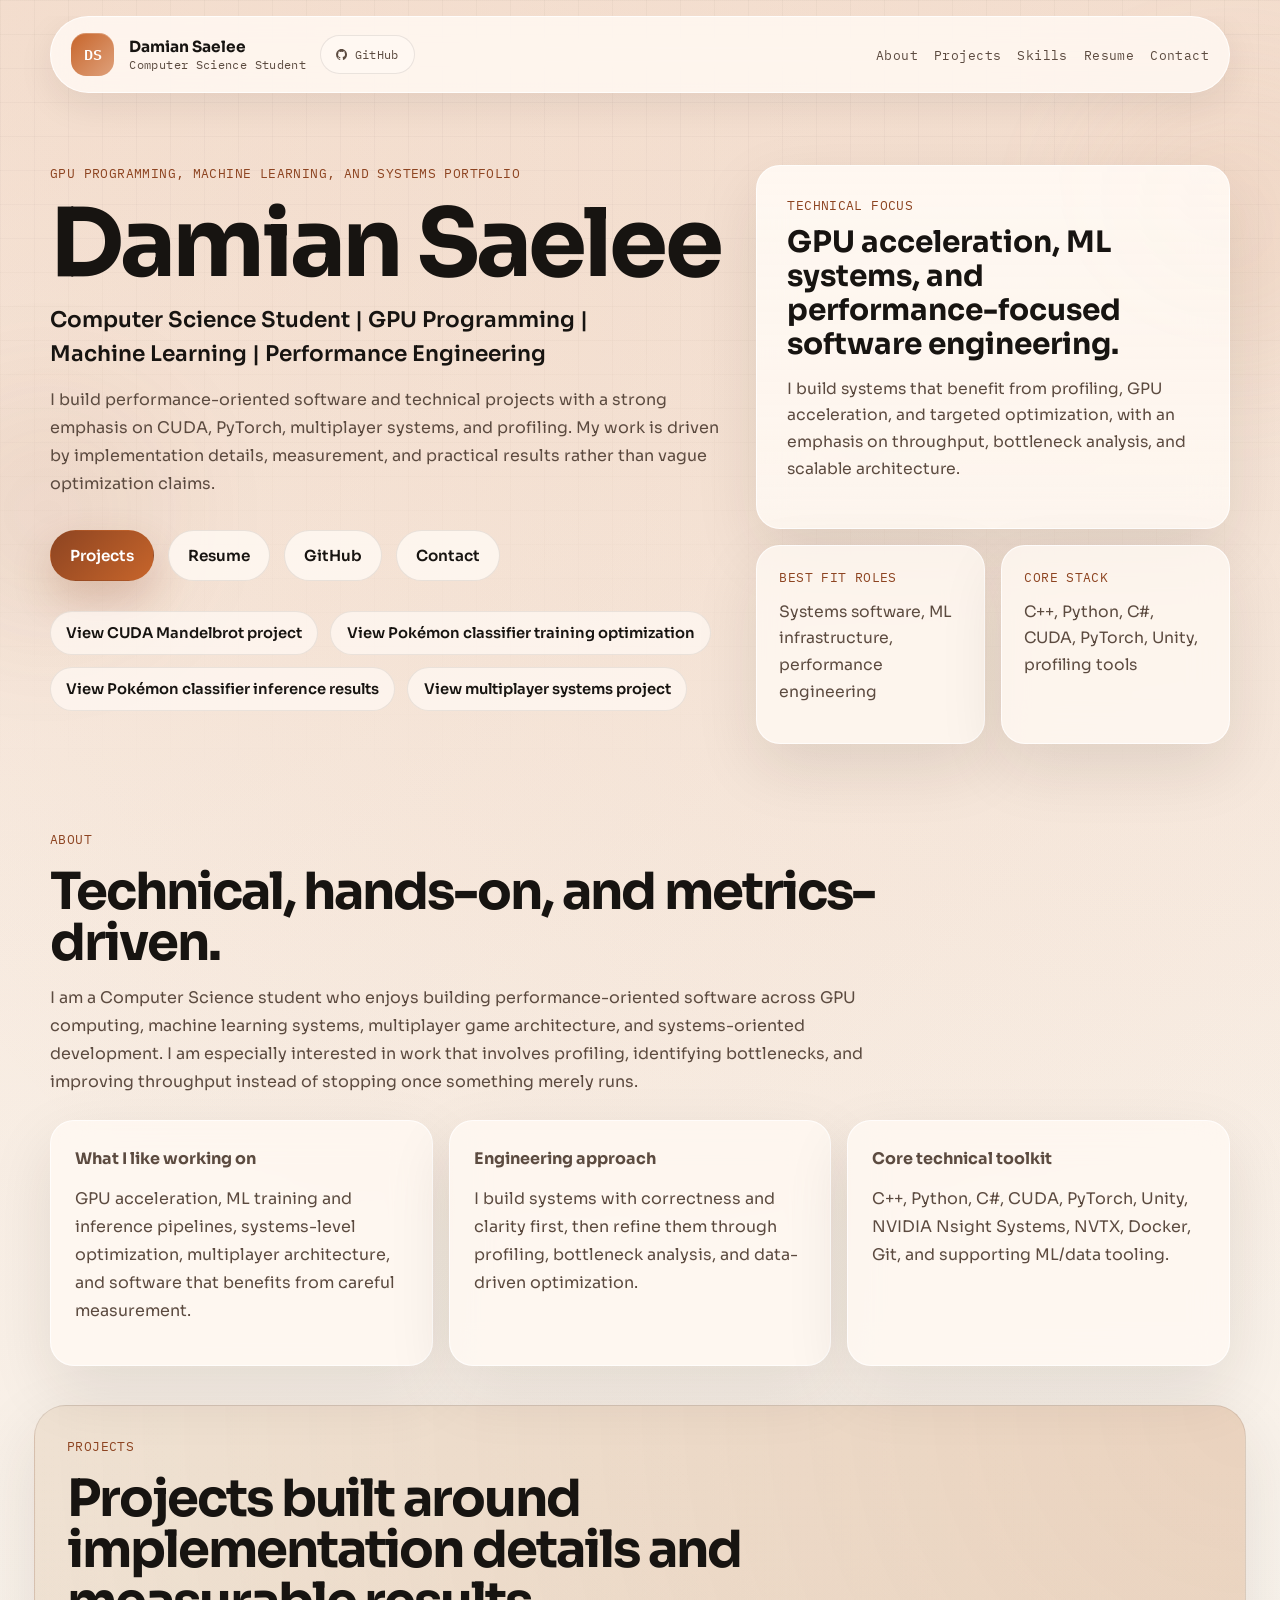
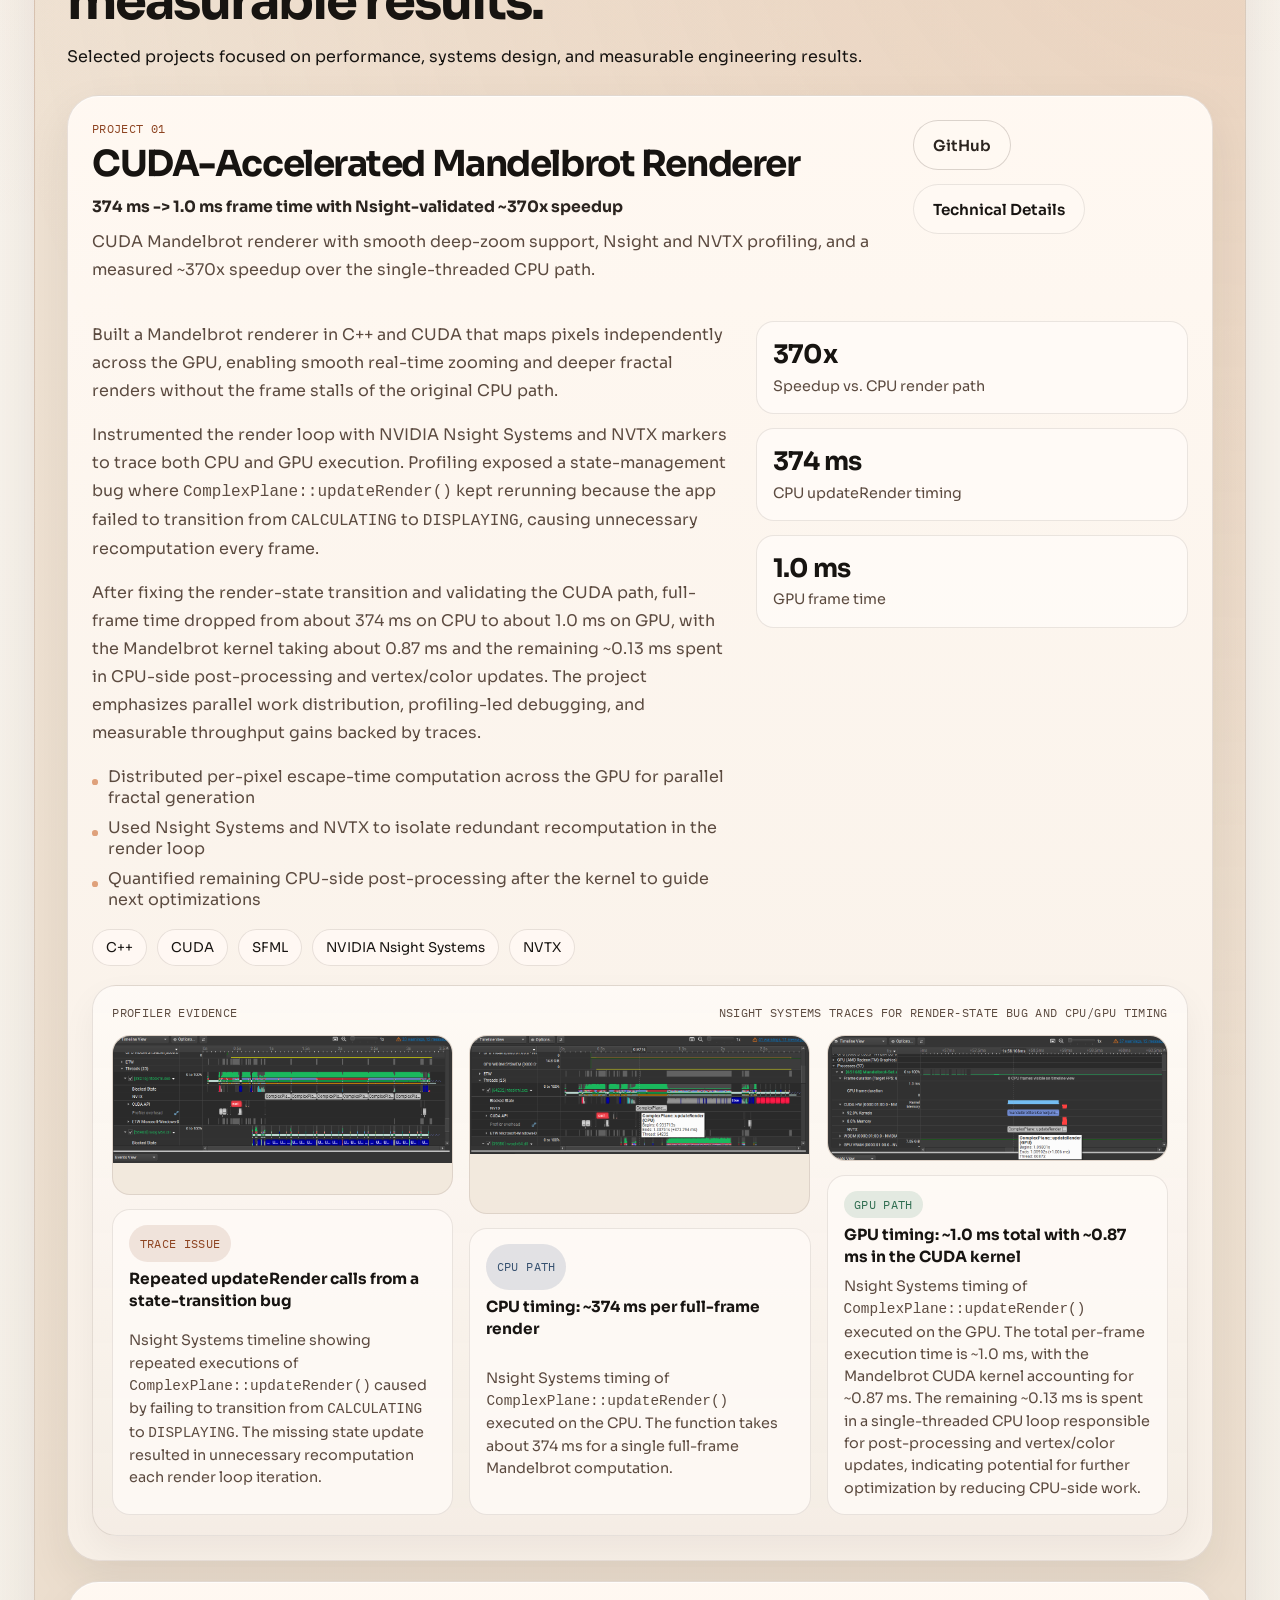
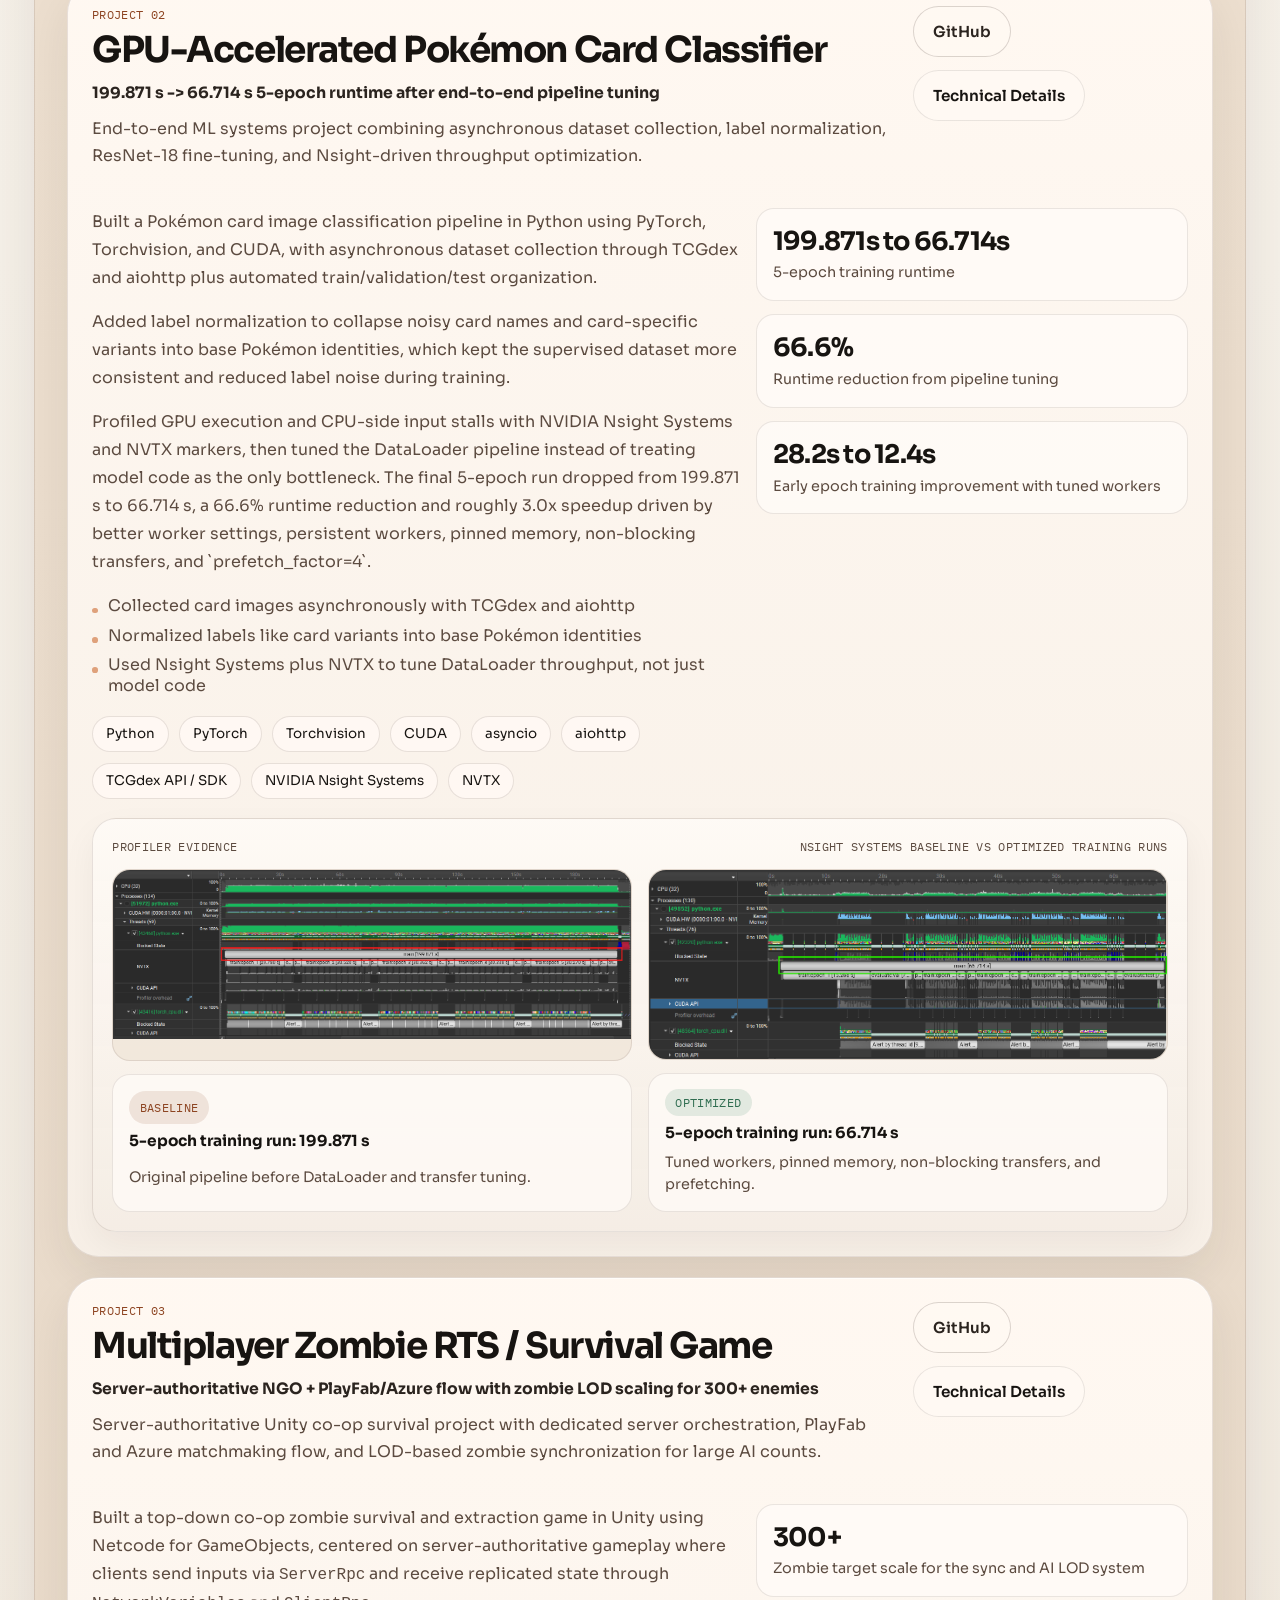
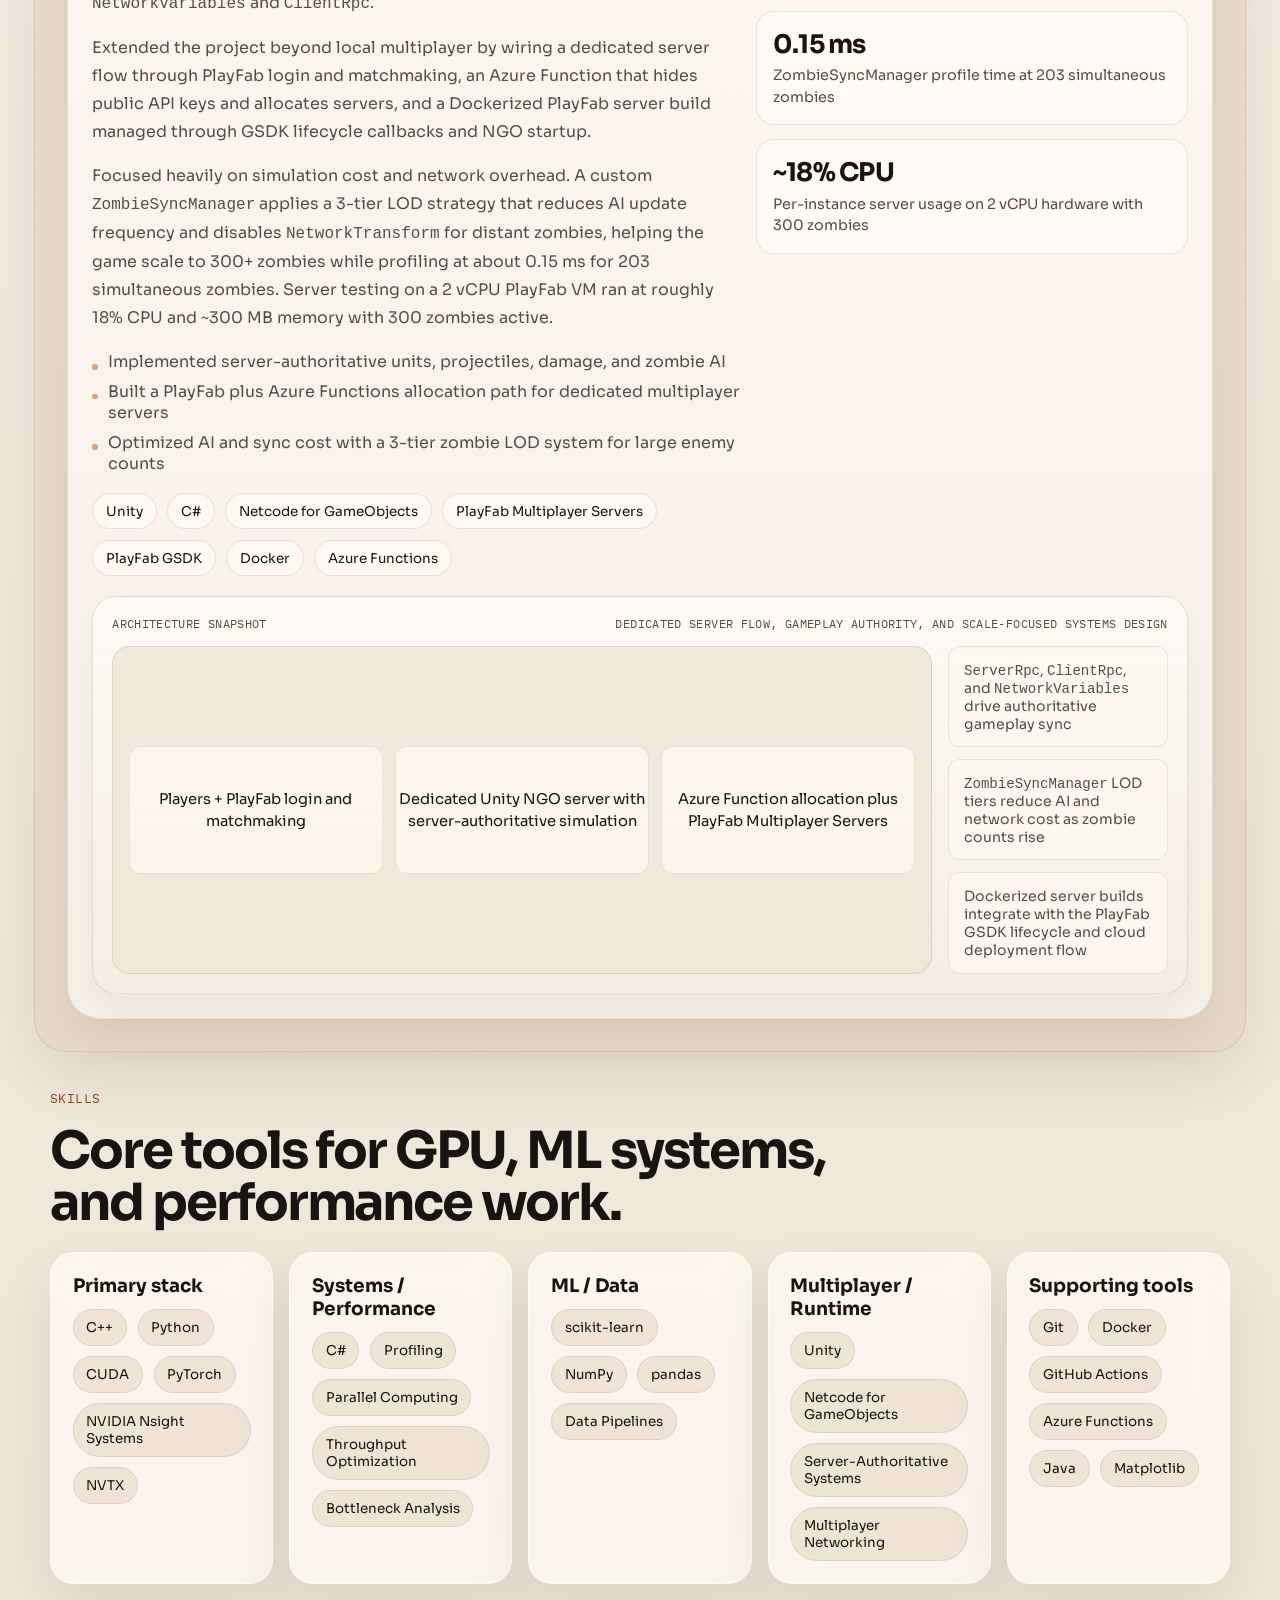
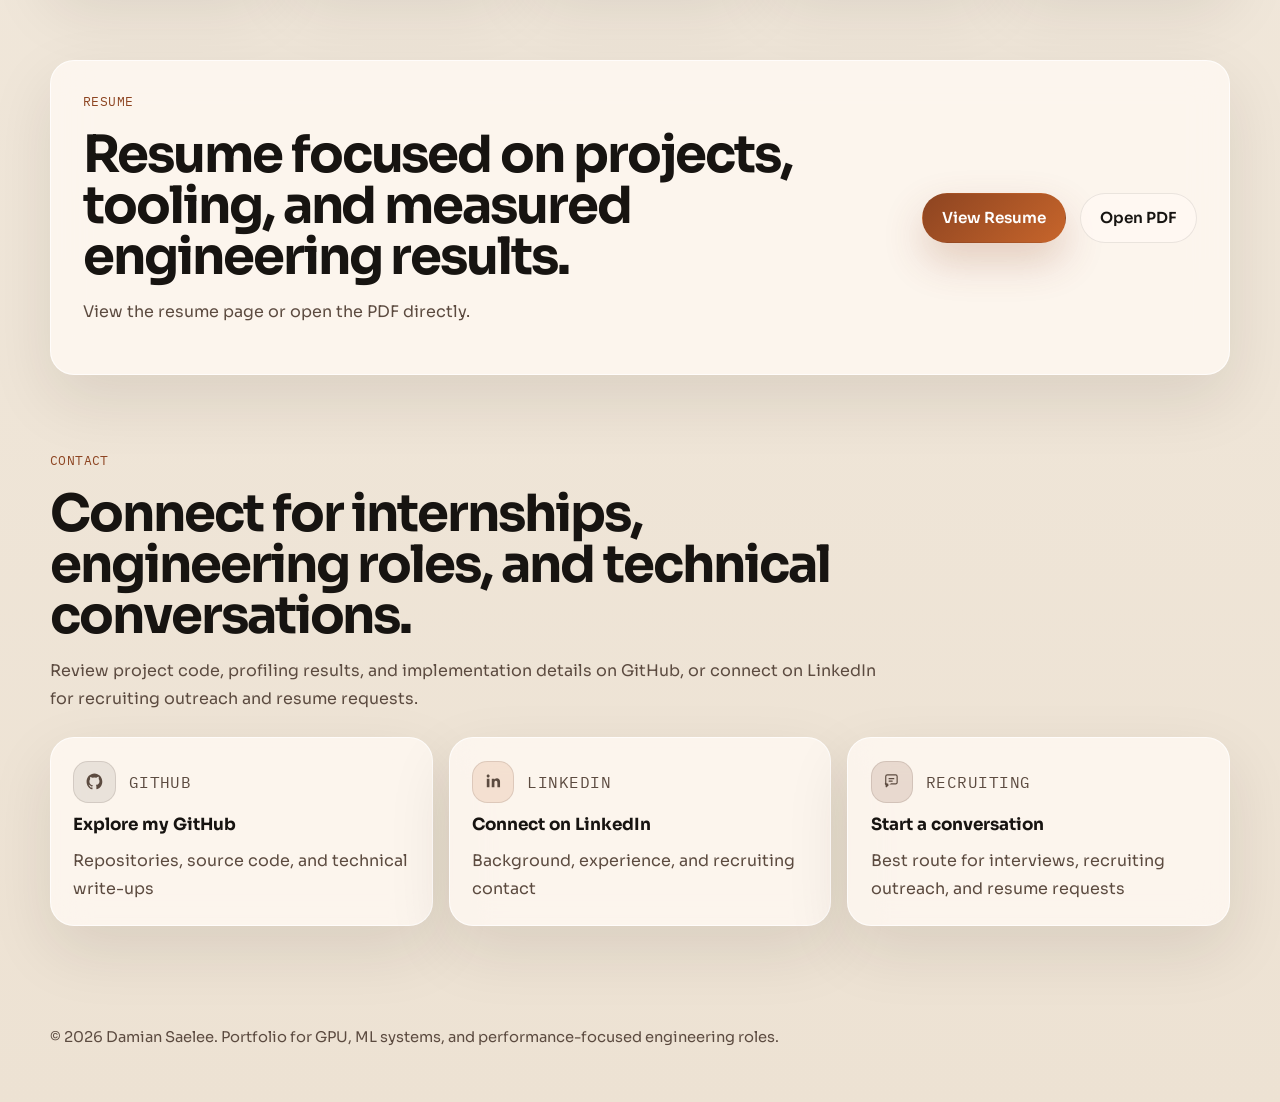
==== commit 0e167f39: "Refine portfolio positioning and project shortcuts" ====
--- a/index.html
+++ b/index.html
@@ -93,25 +93,33 @@
               <a class="button button-secondary" href="#contact">Contact</a>
             </div>
 
-            <ul class="hero-chips" aria-label="Quick highlights">
-              <li>370x GPU speedup</li>
-              <li>200s -&gt; 66s training runtime</li>
-              <li>15s -&gt; 8s inference</li>
-              <li>Server-authoritative multiplayer systems</li>
+            <ul class="hero-chips" aria-label="Project shortcuts">
+              <li>
+                <a class="hero-chip-link" href="#project-mandelbrot">View CUDA Mandelbrot project</a>
+              </li>
+              <li>
+                <a class="hero-chip-link" href="#project-pokemon">View Pok&eacute;mon classifier training optimization</a>
+              </li>
+              <li>
+                <a class="hero-chip-link" href="#project-pokemon">View Pok&eacute;mon classifier inference results</a>
+              </li>
+              <li>
+                <a class="hero-chip-link" href="#project-multiplayer">View multiplayer systems project</a>
+              </li>
             </ul>
           </div>
 
           <aside class="hero-panel" data-reveal>
             <div class="hero-panel-card hero-panel-card-primary">
-              <p class="panel-label">Current focus</p>
+              <p class="panel-label">Technical focus</p>
               <p class="panel-title">
                 GPU acceleration, ML systems, and performance-focused software
                 engineering.
               </p>
               <p class="panel-body">
-                I am most interested in internships and early-career roles where
-                I can work on systems that need to be measured, profiled, and
-                improved for real throughput or scalability gains.
+                I build systems that benefit from profiling, GPU acceleration,
+                and targeted optimization, with an emphasis on throughput,
+                bottleneck analysis, and scalable architecture.
               </p>
             </div>
 
@@ -119,8 +127,7 @@
               <div class="hero-panel-card">
                 <p class="panel-label">Best fit roles</p>
                 <p class="metric-copy">
-                  SWE, systems software, ML infrastructure, performance
-                  engineering
+                  Systems software, ML infrastructure, performance engineering
                 </p>
               </div>
 
@@ -159,16 +166,16 @@
             </article>
 
             <article class="about-card">
-              <p class="about-card-title">How I approach engineering</p>
+              <p class="about-card-title">Engineering approach</p>
               <p>
-                I profile first, reason about the bottleneck, implement a
-                targeted change, and validate the result with timing data or
-                traces.
+                I build systems with correctness and clarity first, then refine
+                them through profiling, bottleneck analysis, and data-driven
+                optimization.
               </p>
             </article>
 
             <article class="about-card">
-              <p class="about-card-title">Tools I am comfortable with</p>
+              <p class="about-card-title">Core technical toolkit</p>
               <p>
                 C++, Python, C#, CUDA, PyTorch, Unity, NVIDIA Nsight Systems,
                 NVTX, Docker, Git, and supporting ML/data tooling.
@@ -188,7 +195,7 @@
           </div>
 
           <div class="project-stack">
-            <article class="project-card project-card-cuda" data-reveal>
+            <article class="project-card project-card-cuda" id="project-mandelbrot" data-reveal>
               <div class="project-topbar">
                 <div>
                   <p class="project-index">Project 01</p>
@@ -337,7 +344,7 @@
               </div>
             </article>
 
-            <article class="project-card project-card-ml" data-reveal>
+            <article class="project-card project-card-ml" id="project-pokemon" data-reveal>
               <div class="project-topbar">
                 <div>
                   <p class="project-index">Project 02</p>
@@ -473,7 +480,7 @@
               </div>
             </article>
 
-            <article class="project-card project-card-systems" data-reveal>
+            <article class="project-card project-card-systems" id="project-multiplayer" data-reveal>
               <div class="project-topbar">
                 <div>
                   <p class="project-index">Project 03</p>
@@ -597,58 +604,62 @@
         <section class="section skills-section" id="skills" data-reveal>
           <div class="section-intro">
             <p class="eyebrow">Skills</p>
-            <h2>Tools and technologies I use to build and optimize.</h2>
+            <h2>Core tools for GPU, ML systems, and performance work.</h2>
           </div>
 
           <div class="skills-grid">
             <article class="skill-card">
-              <p class="skill-card-title">Languages</p>
+              <p class="skill-card-title">Primary stack</p>
               <ul class="tag-list tag-list-dark">
                 <li>C++</li>
-                <li>C#</li>
                 <li>Python</li>
-                <li>Java</li>
-              </ul>
-            </article>
-
-            <article class="skill-card">
-              <p class="skill-card-title">GPU / Performance</p>
-              <ul class="tag-list tag-list-dark">
                 <li>CUDA</li>
+                <li>PyTorch</li>
                 <li>NVIDIA Nsight Systems</li>
                 <li>NVTX</li>
+              </ul>
+            </article>
+
+            <article class="skill-card">
+              <p class="skill-card-title">Systems / Performance</p>
+              <ul class="tag-list tag-list-dark">
+                <li>C#</li>
                 <li>Profiling</li>
                 <li>Parallel Computing</li>
+                <li>Throughput Optimization</li>
+                <li>Bottleneck Analysis</li>
               </ul>
             </article>
 
             <article class="skill-card">
               <p class="skill-card-title">ML / Data</p>
               <ul class="tag-list tag-list-dark">
-                <li>PyTorch</li>
                 <li>scikit-learn</li>
                 <li>NumPy</li>
                 <li>pandas</li>
-                <li>Matplotlib</li>
+                <li>Data Pipelines</li>
               </ul>
             </article>
 
             <article class="skill-card">
-              <p class="skill-card-title">Game / Systems</p>
+              <p class="skill-card-title">Multiplayer / Runtime</p>
               <ul class="tag-list tag-list-dark">
                 <li>Unity</li>
                 <li>Netcode for GameObjects</li>
-                <li>Multiplayer Systems</li>
+                <li>Server-Authoritative Systems</li>
+                <li>Multiplayer Networking</li>
               </ul>
             </article>
 
             <article class="skill-card">
-              <p class="skill-card-title">Tools</p>
+              <p class="skill-card-title">Supporting tools</p>
               <ul class="tag-list tag-list-dark">
                 <li>Git</li>
                 <li>Docker</li>
                 <li>GitHub Actions</li>
                 <li>Azure Functions</li>
+                <li>Java</li>
+                <li>Matplotlib</li>
               </ul>
             </article>
           </div>
--- a/styles.css
+++ b/styles.css
@@ -417,12 +417,40 @@
 }
 
 .hero-chips li {
+  display: flex;
+}
+
+.hero-chip-link {
+  display: inline-flex;
+  align-items: center;
+  justify-content: center;
+  width: 100%;
   padding: 0.75rem 0.95rem;
   border: 1px solid rgba(23, 20, 17, 0.08);
   border-radius: 999px;
   background: rgba(255, 249, 243, 0.74);
+  color: var(--text);
   font-size: 0.92rem;
-  color: var(--text);
+  font-weight: 600;
+  transition:
+    transform 180ms ease,
+    box-shadow 180ms ease,
+    border-color 180ms ease,
+    background-color 180ms ease,
+    color 180ms ease;
+}
+
+.hero-chip-link:hover,
+.hero-chip-link:focus-visible {
+  transform: translateY(-2px);
+  border-color: rgba(141, 68, 33, 0.2);
+  background: rgba(255, 249, 243, 0.96);
+  box-shadow: 0 12px 30px rgba(35, 27, 22, 0.08);
+}
+
+.hero-chip-link:focus-visible {
+  outline: 3px solid rgba(199, 101, 43, 0.26);
+  outline-offset: 3px;
 }
 
 .hero-panel {
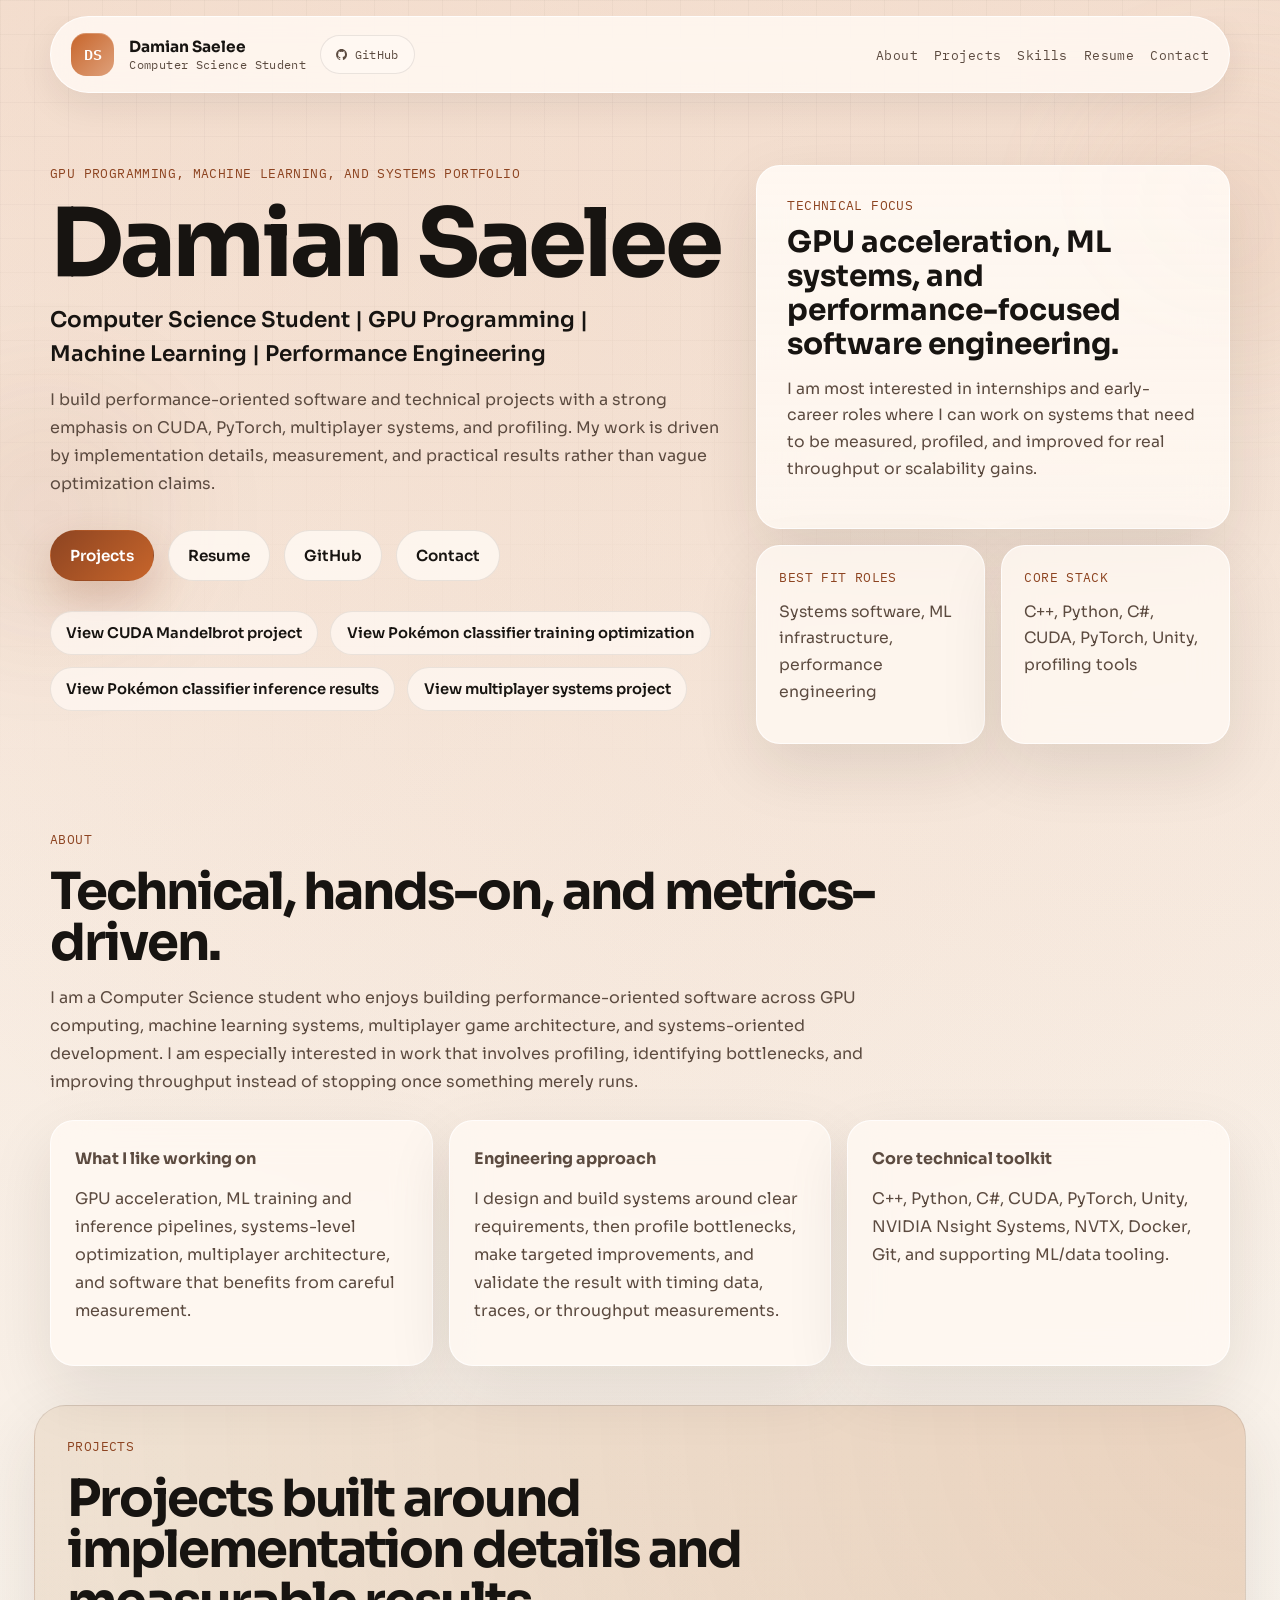
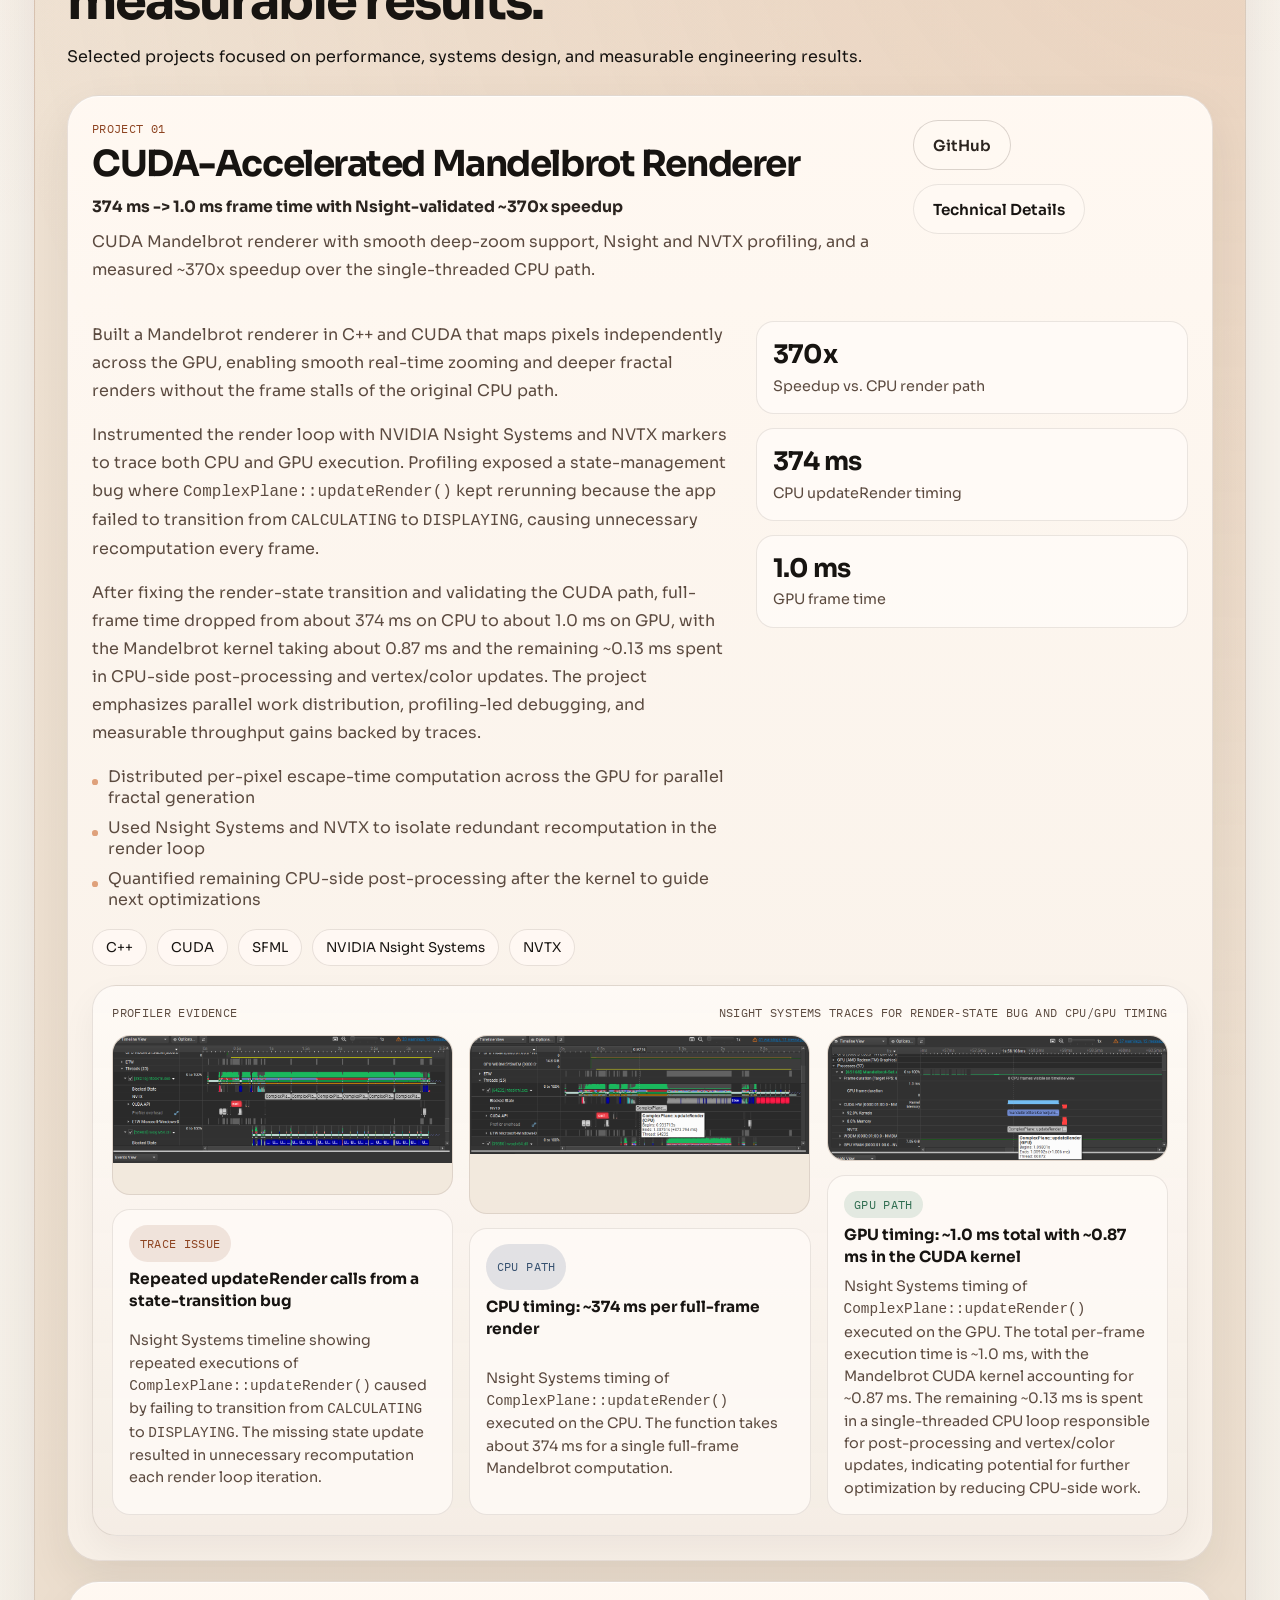
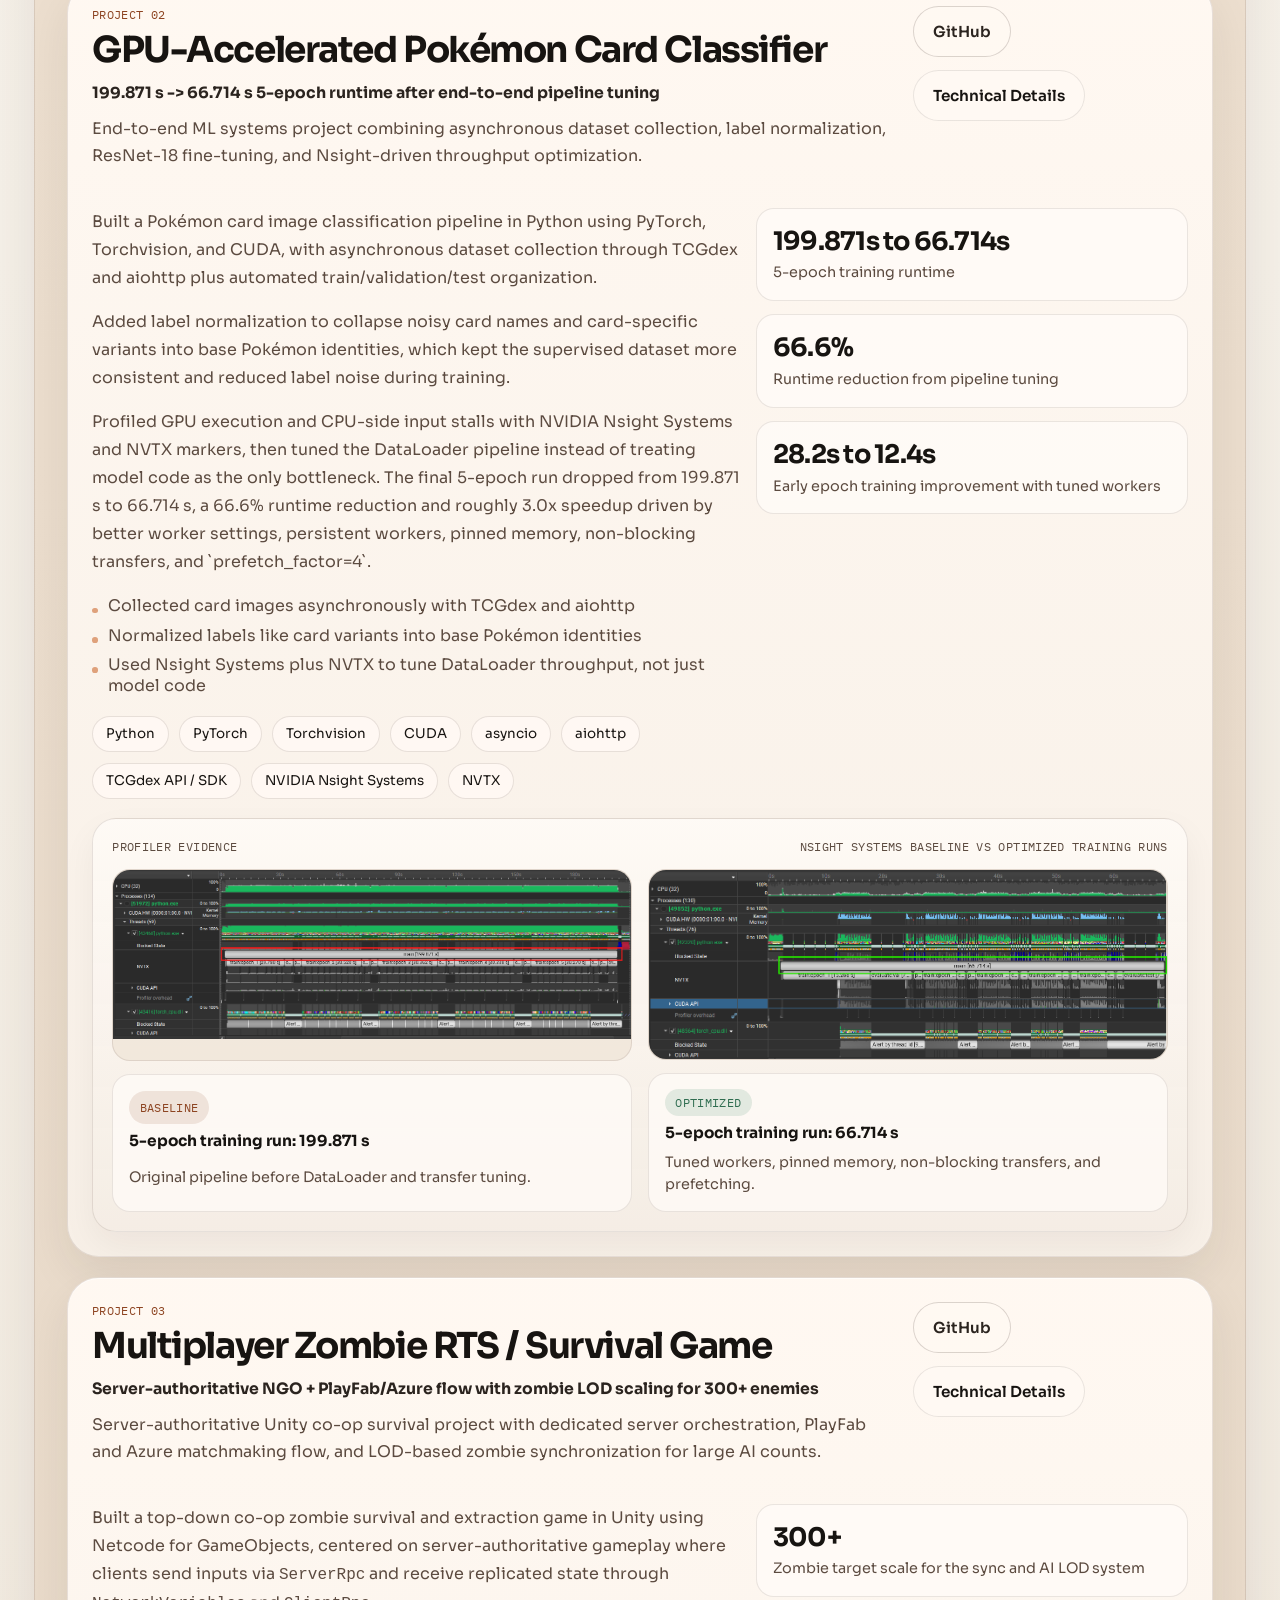
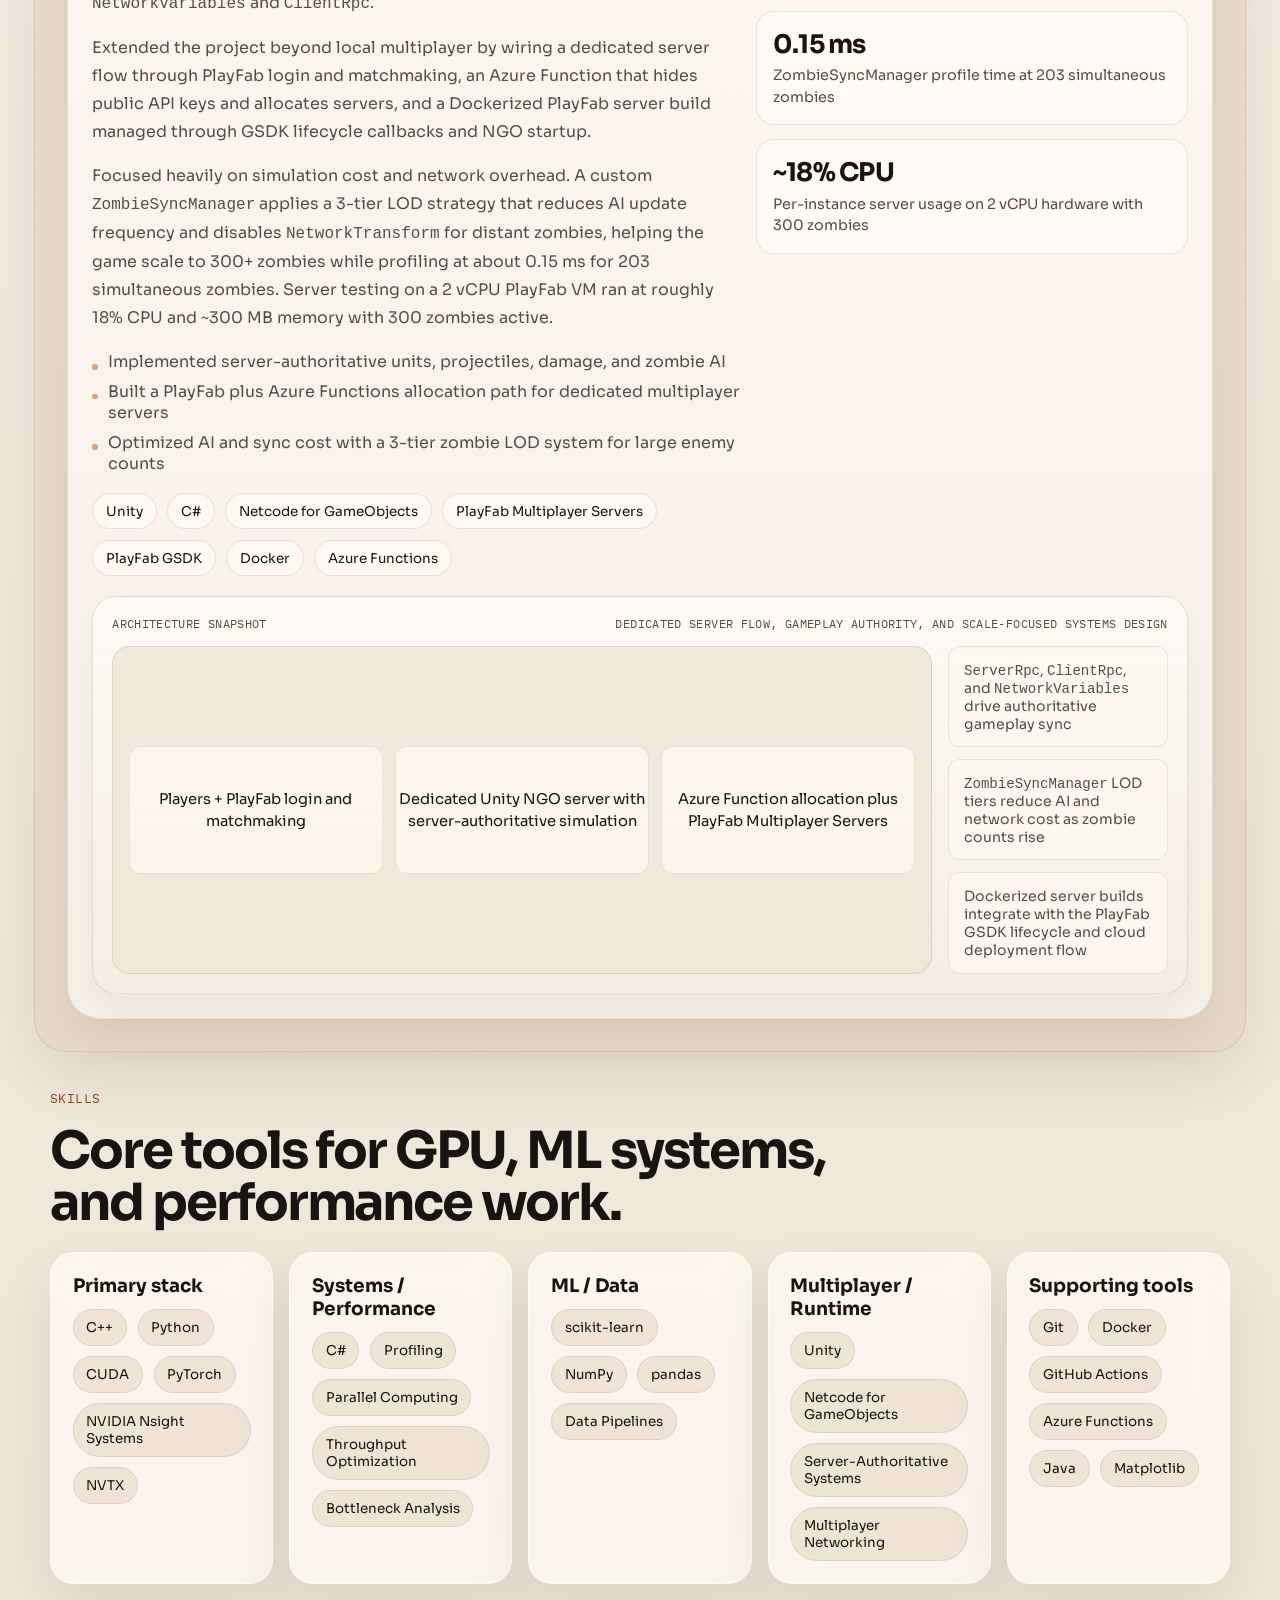
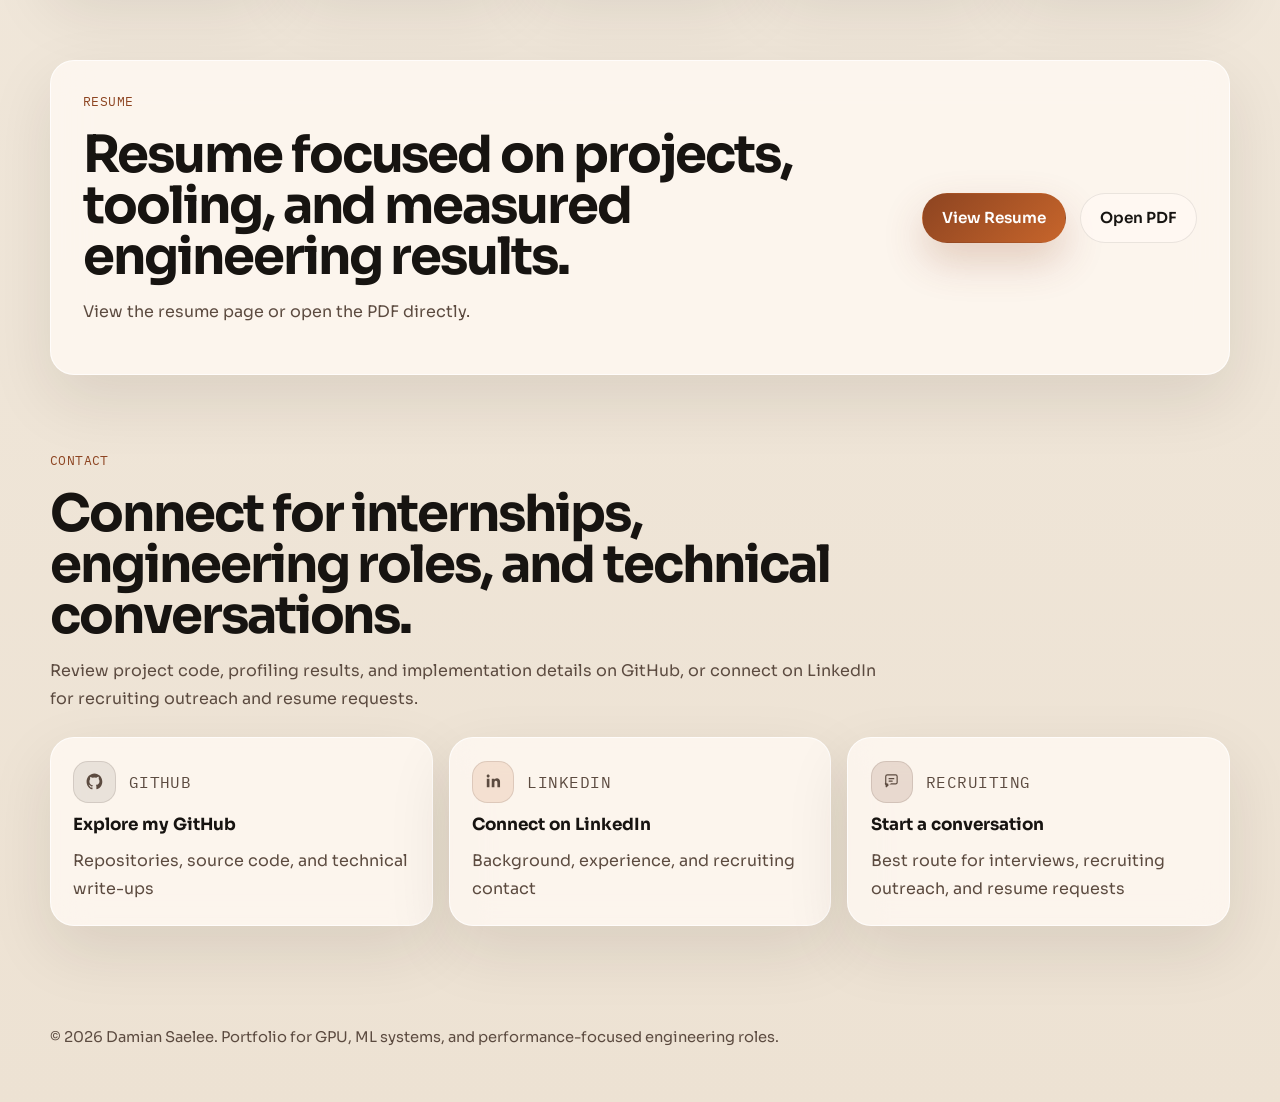
==== commit f1c9778d: "Add portfolio favicon and social preview metadata" ====
--- a/index.html
+++ b/index.html
@@ -8,7 +8,30 @@
       content="Damian Saelee is a Computer Science student focused on GPU programming, machine learning systems, performance engineering, parallel computing, and systems-oriented software development."
     />
     <meta name="theme-color" content="#f7f2ea" />
+    <meta property="og:title" content="Damian Saelee | GPU Programming, ML, and Systems Portfolio" />
+    <meta
+      property="og:description"
+      content="Computer Science student focused on GPU programming, machine learning systems, performance engineering, and systems-oriented software development."
+    />
+    <meta property="og:image" content="https://damiansaelee.com/assets/social/og-image.png" />
+    <meta property="og:image:width" content="1200" />
+    <meta property="og:image:height" content="630" />
+    <meta property="og:url" content="https://damiansaelee.com/" />
+    <meta property="og:type" content="website" />
+    <meta property="og:site_name" content="Damian Saelee" />
+    <meta name="twitter:card" content="summary_large_image" />
+    <meta name="twitter:title" content="Damian Saelee | GPU Programming, ML, and Systems Portfolio" />
+    <meta
+      name="twitter:description"
+      content="Computer Science student focused on GPU programming, machine learning systems, performance engineering, and systems-oriented software development."
+    />
+    <meta name="twitter:image" content="https://damiansaelee.com/assets/social/og-image.png" />
     <title>Damian Saelee | GPU Programming, ML, and Systems Portfolio</title>
+    <link rel="canonical" href="https://damiansaelee.com/" />
+    <link rel="icon" href="assets/favicon/favicon.ico" sizes="any" />
+    <link rel="icon" type="image/png" href="assets/favicon/favicon-32x32.png" sizes="32x32" />
+    <link rel="icon" type="image/png" href="assets/favicon/favicon-16x16.png" sizes="16x16" />
+    <link rel="apple-touch-icon" href="assets/favicon/apple-touch-icon.png" />
     <link rel="preconnect" href="https://fonts.googleapis.com" />
     <link rel="preconnect" href="https://fonts.gstatic.com" crossorigin />
     <link
@@ -117,9 +140,10 @@
                 engineering.
               </p>
               <p class="panel-body">
-                I build systems that benefit from profiling, GPU acceleration,
-                and targeted optimization, with an emphasis on throughput,
-                bottleneck analysis, and scalable architecture.
+                I am most interested in internships and early-career roles
+                where I can work on systems that need to be measured,
+                profiled, and improved for real throughput or scalability
+                gains.
               </p>
             </div>
 
@@ -168,9 +192,10 @@
             <article class="about-card">
               <p class="about-card-title">Engineering approach</p>
               <p>
-                I build systems with correctness and clarity first, then refine
-                them through profiling, bottleneck analysis, and data-driven
-                optimization.
+                I design and build systems around clear requirements, then
+                profile bottlenecks, make targeted improvements, and validate
+                the result with timing data, traces, or throughput
+                measurements.
               </p>
             </article>
 
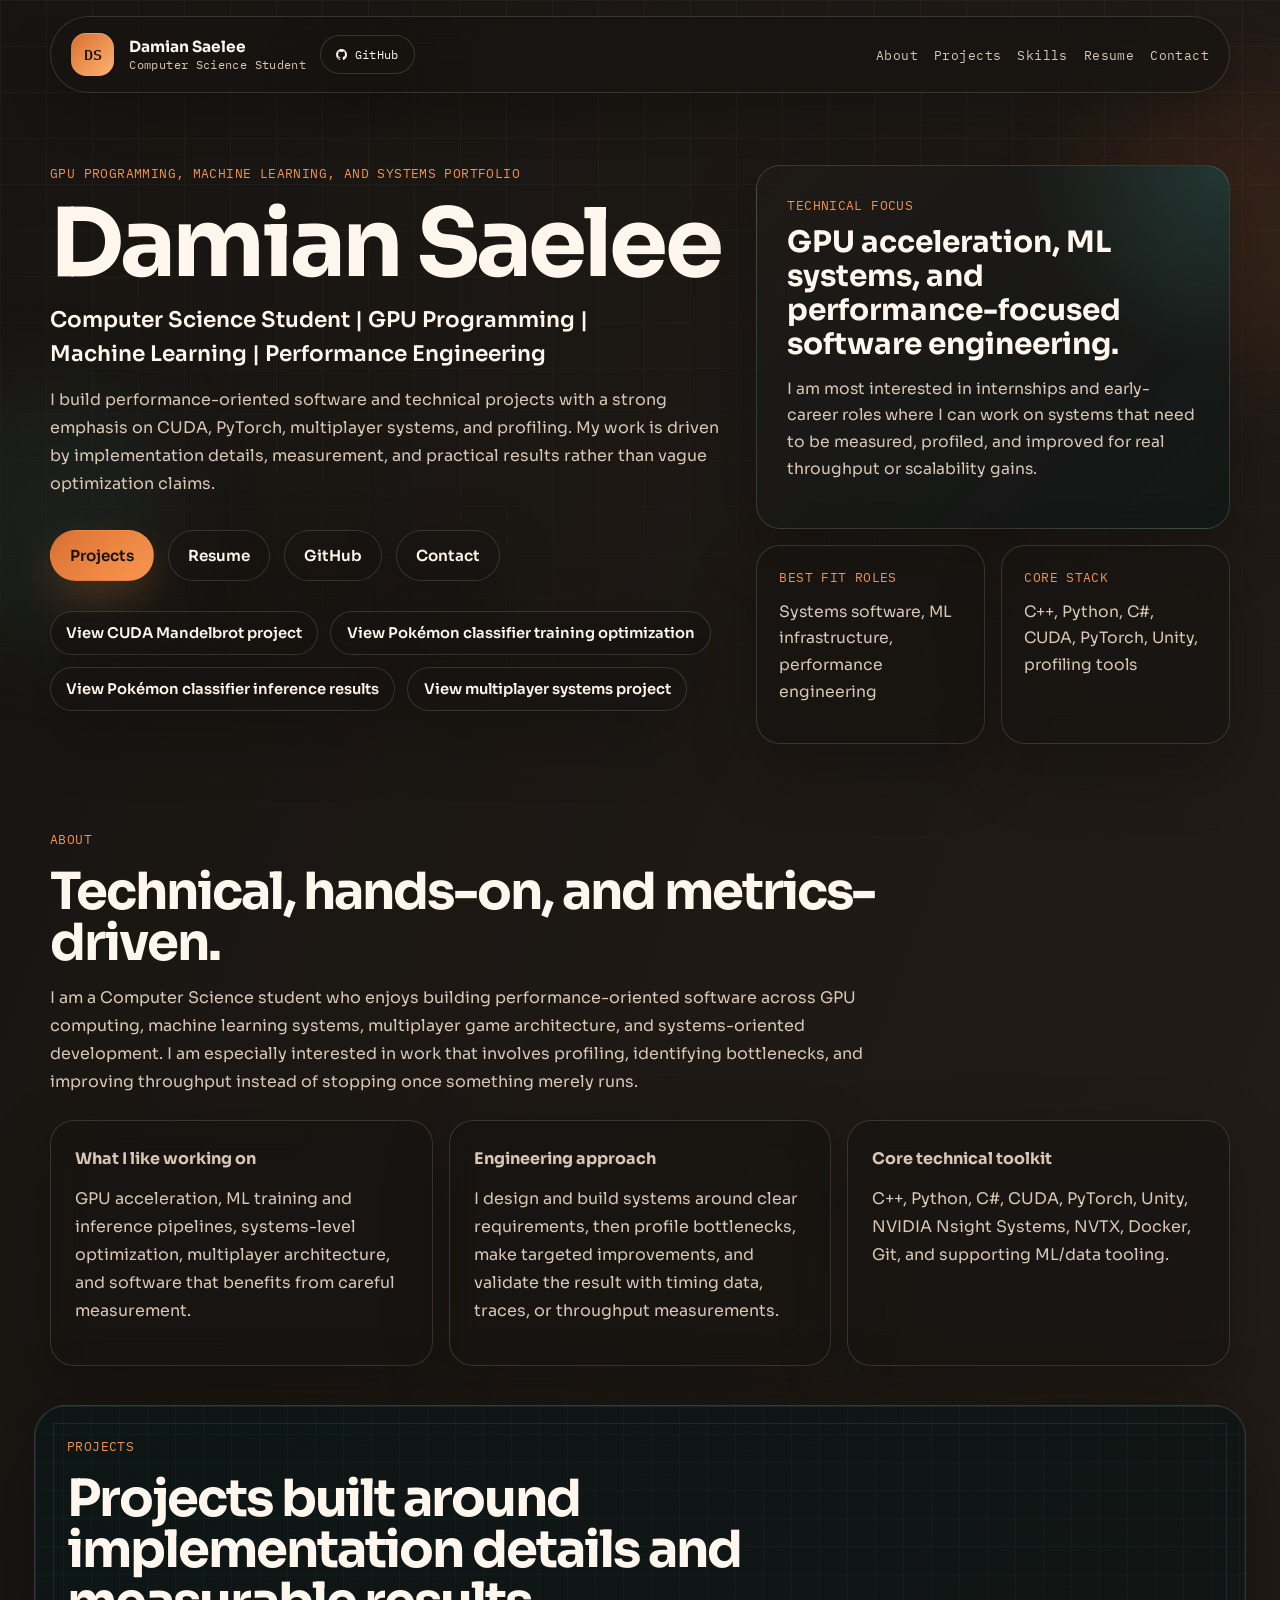
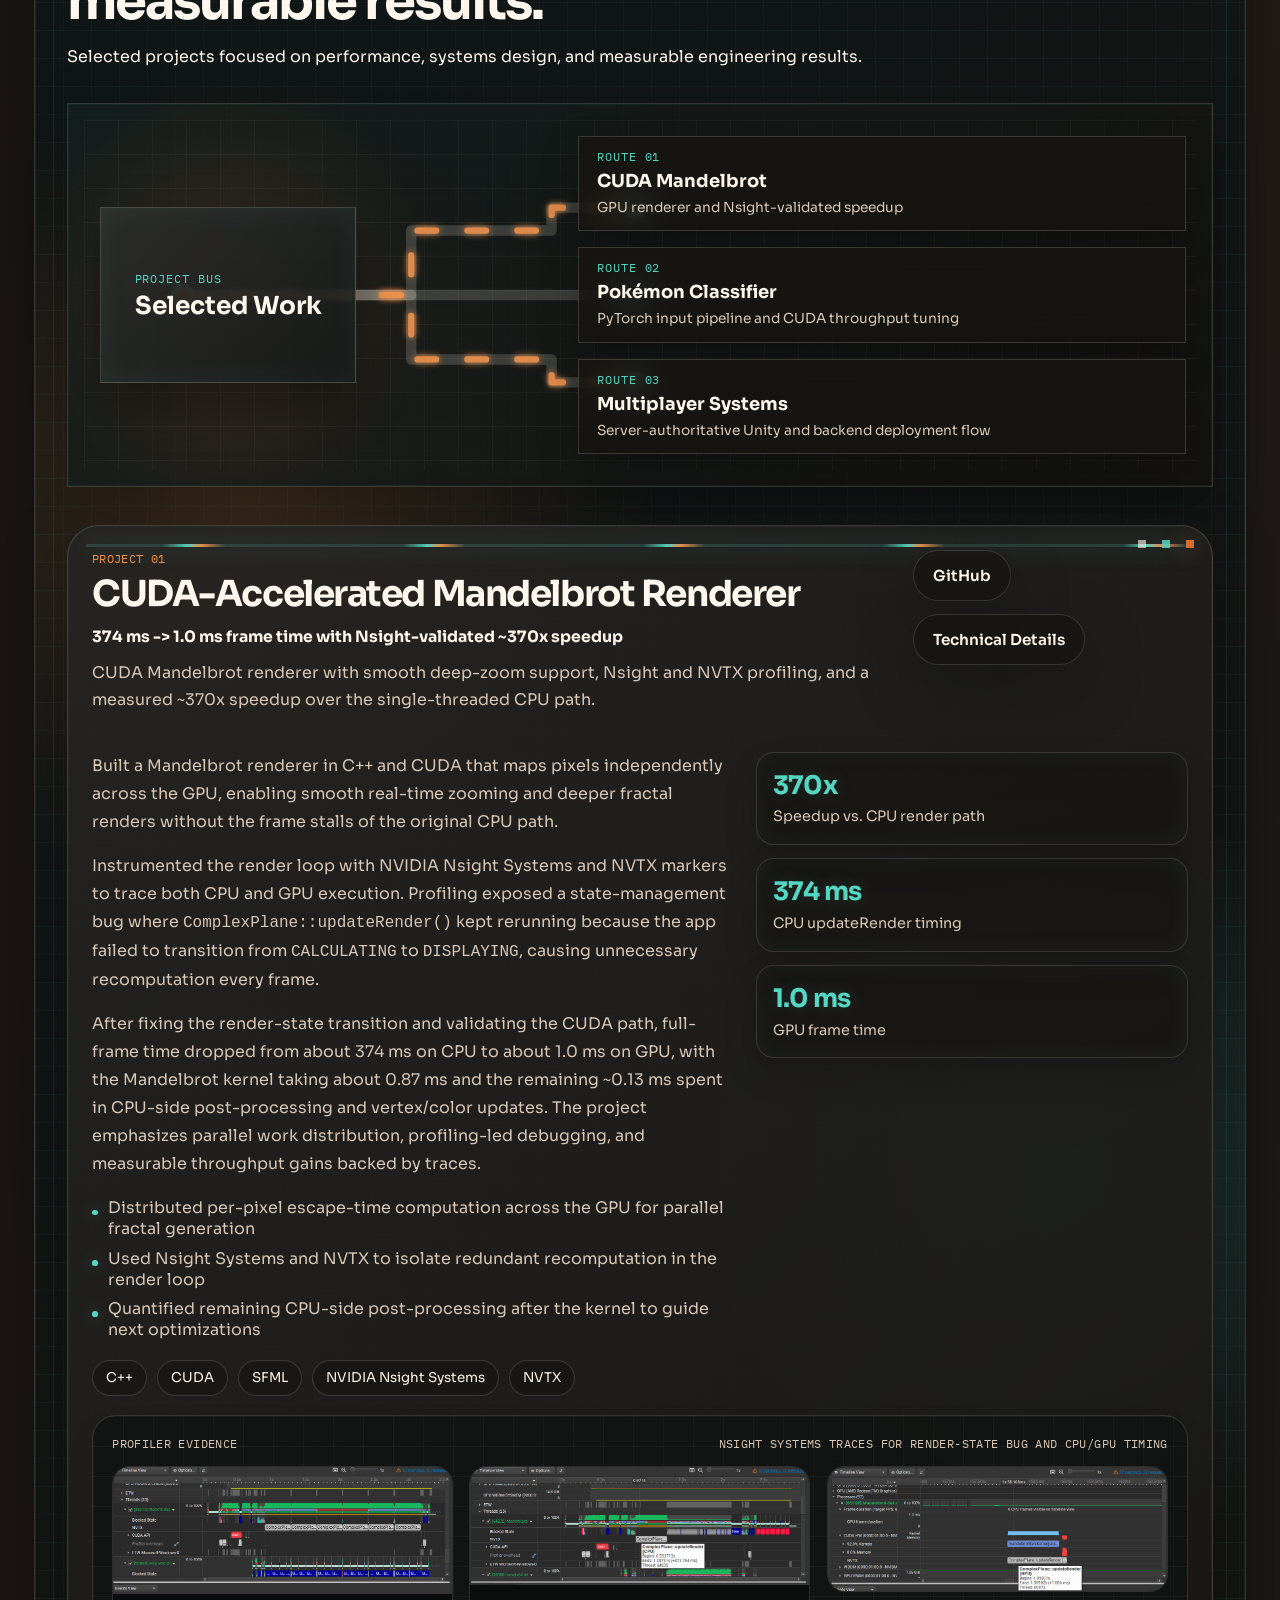
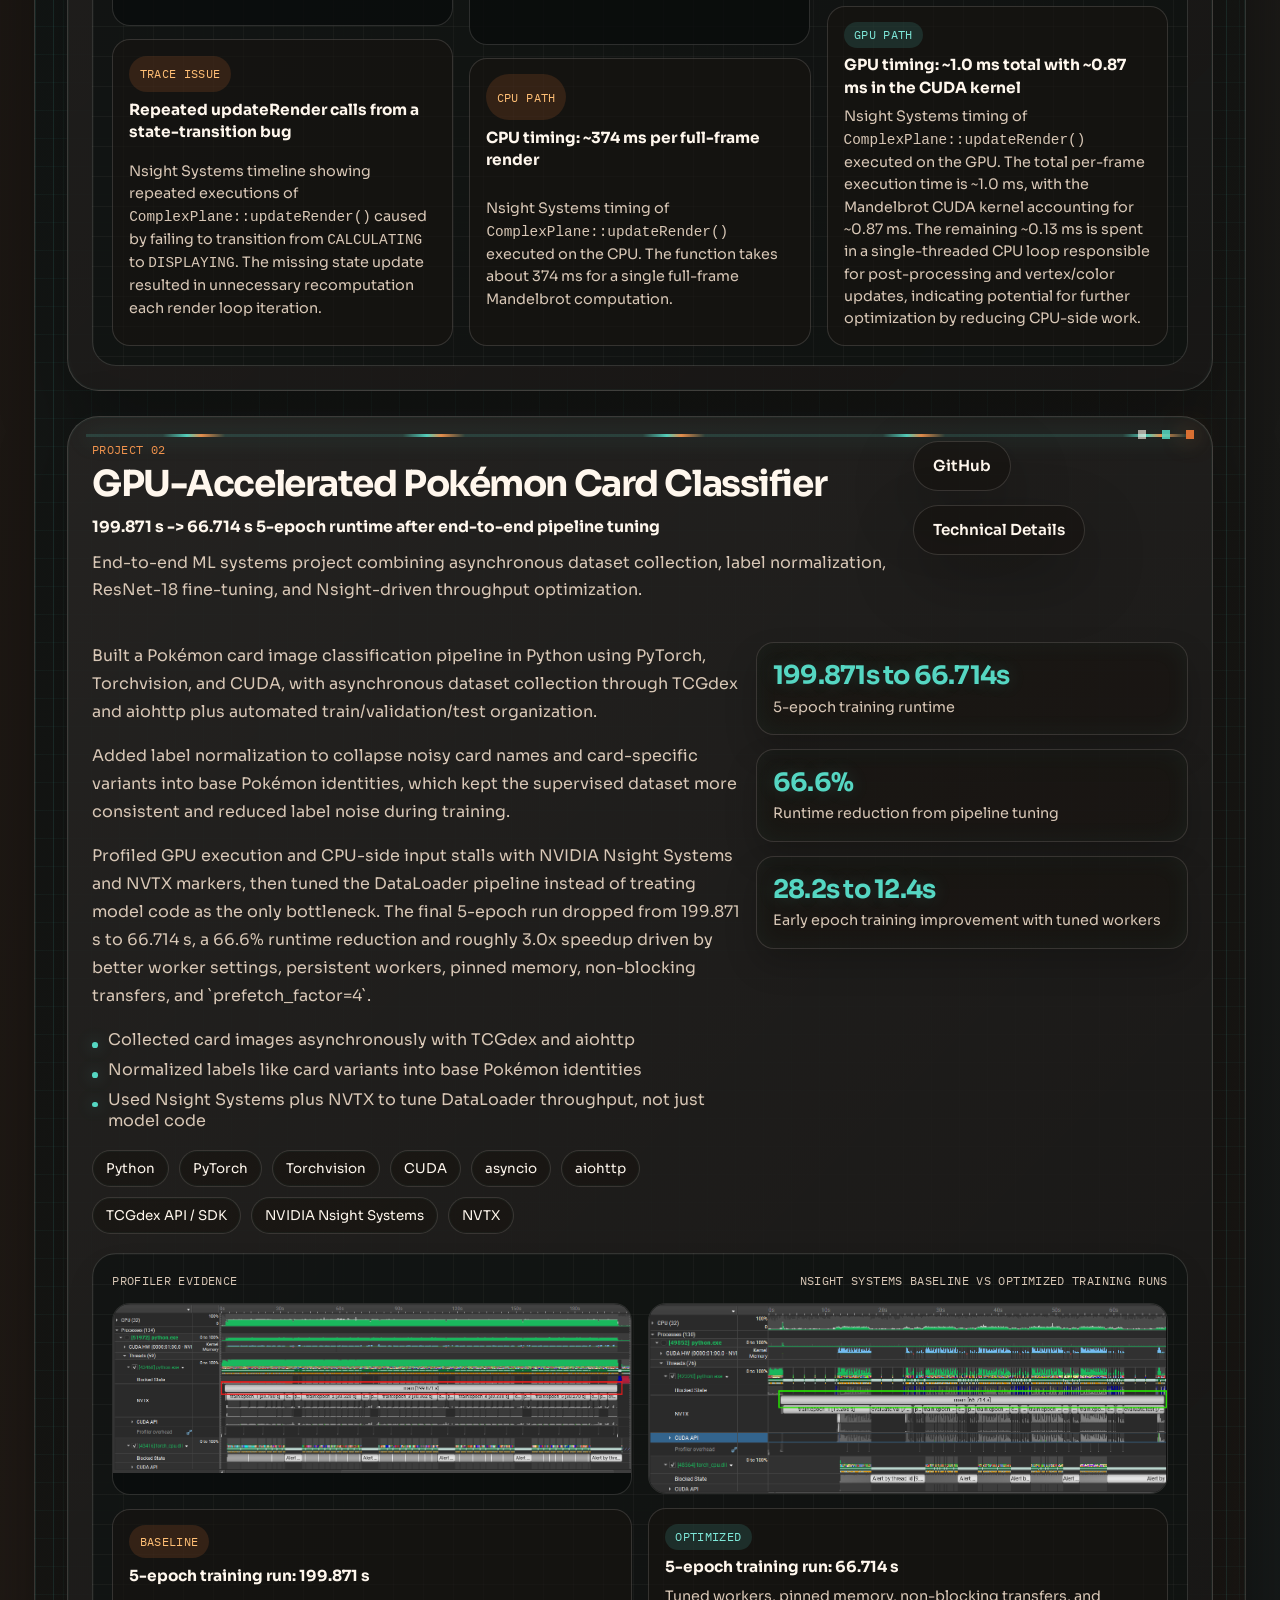
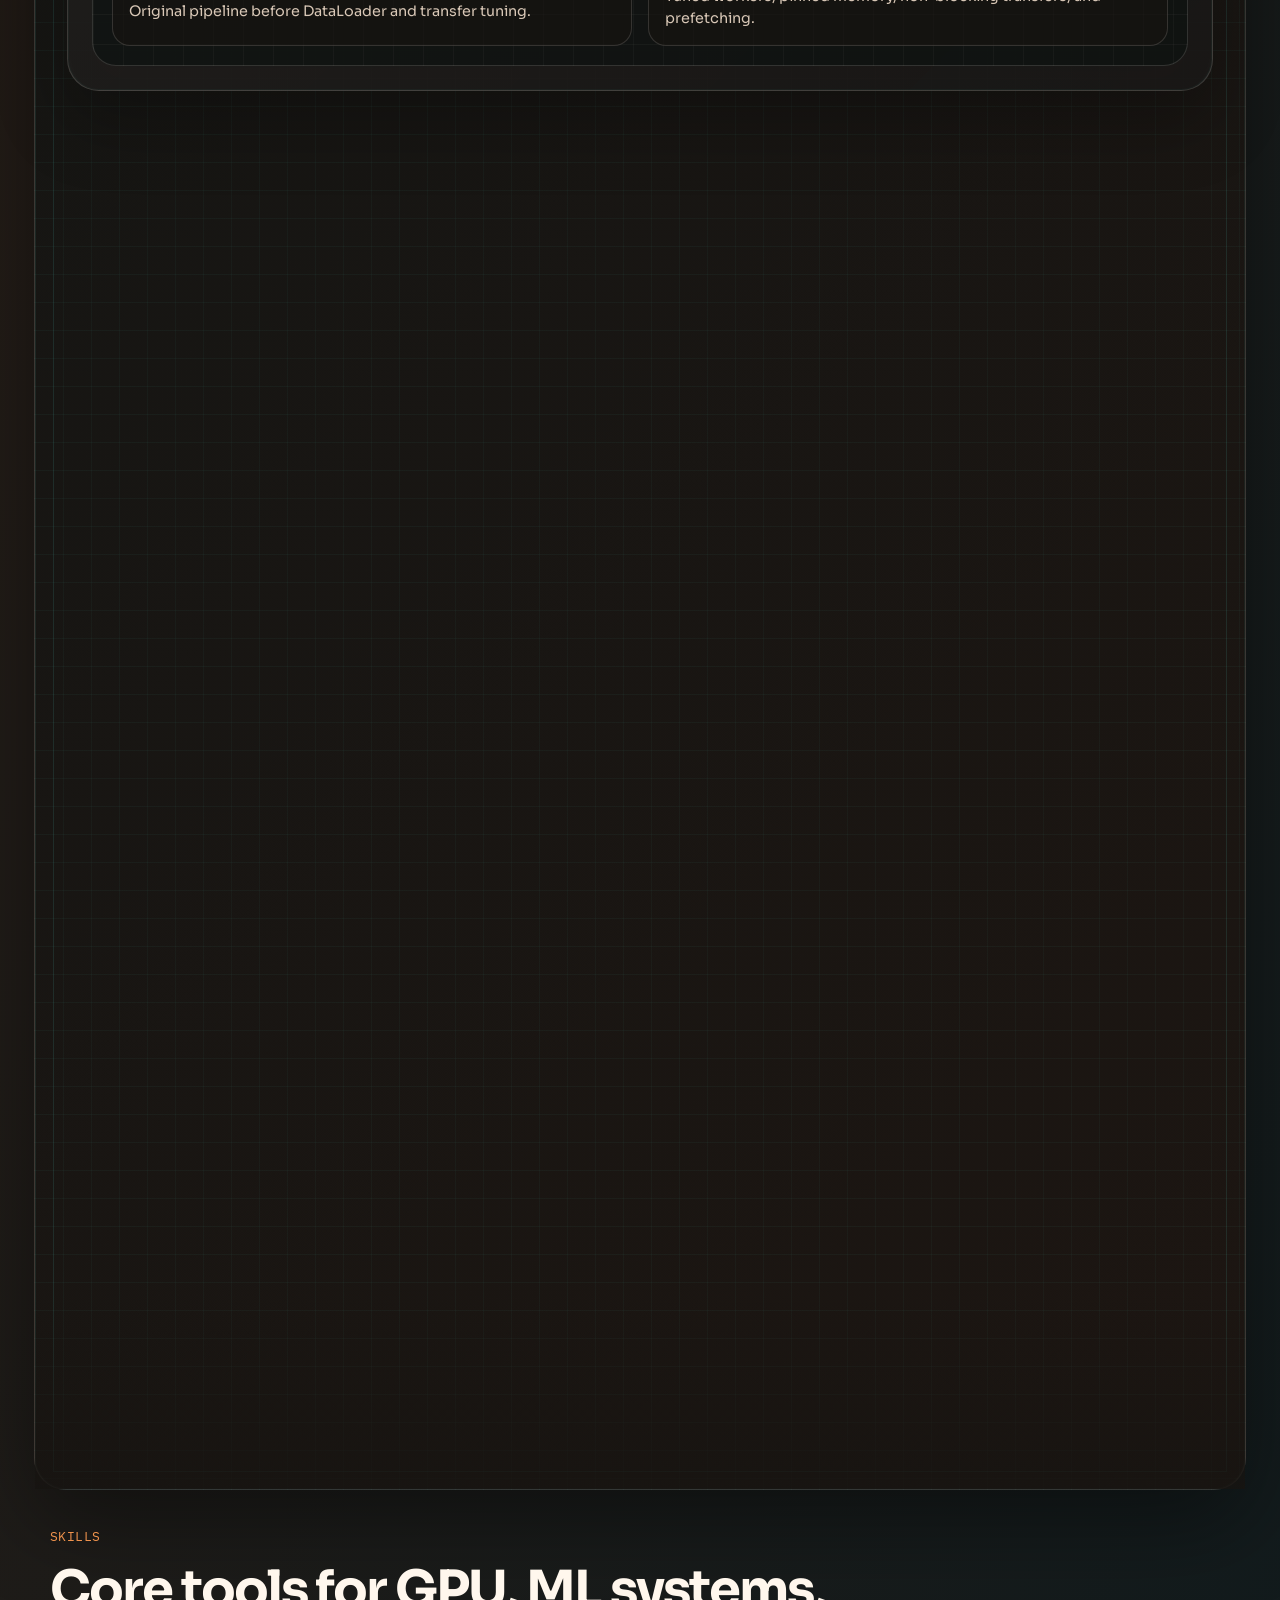
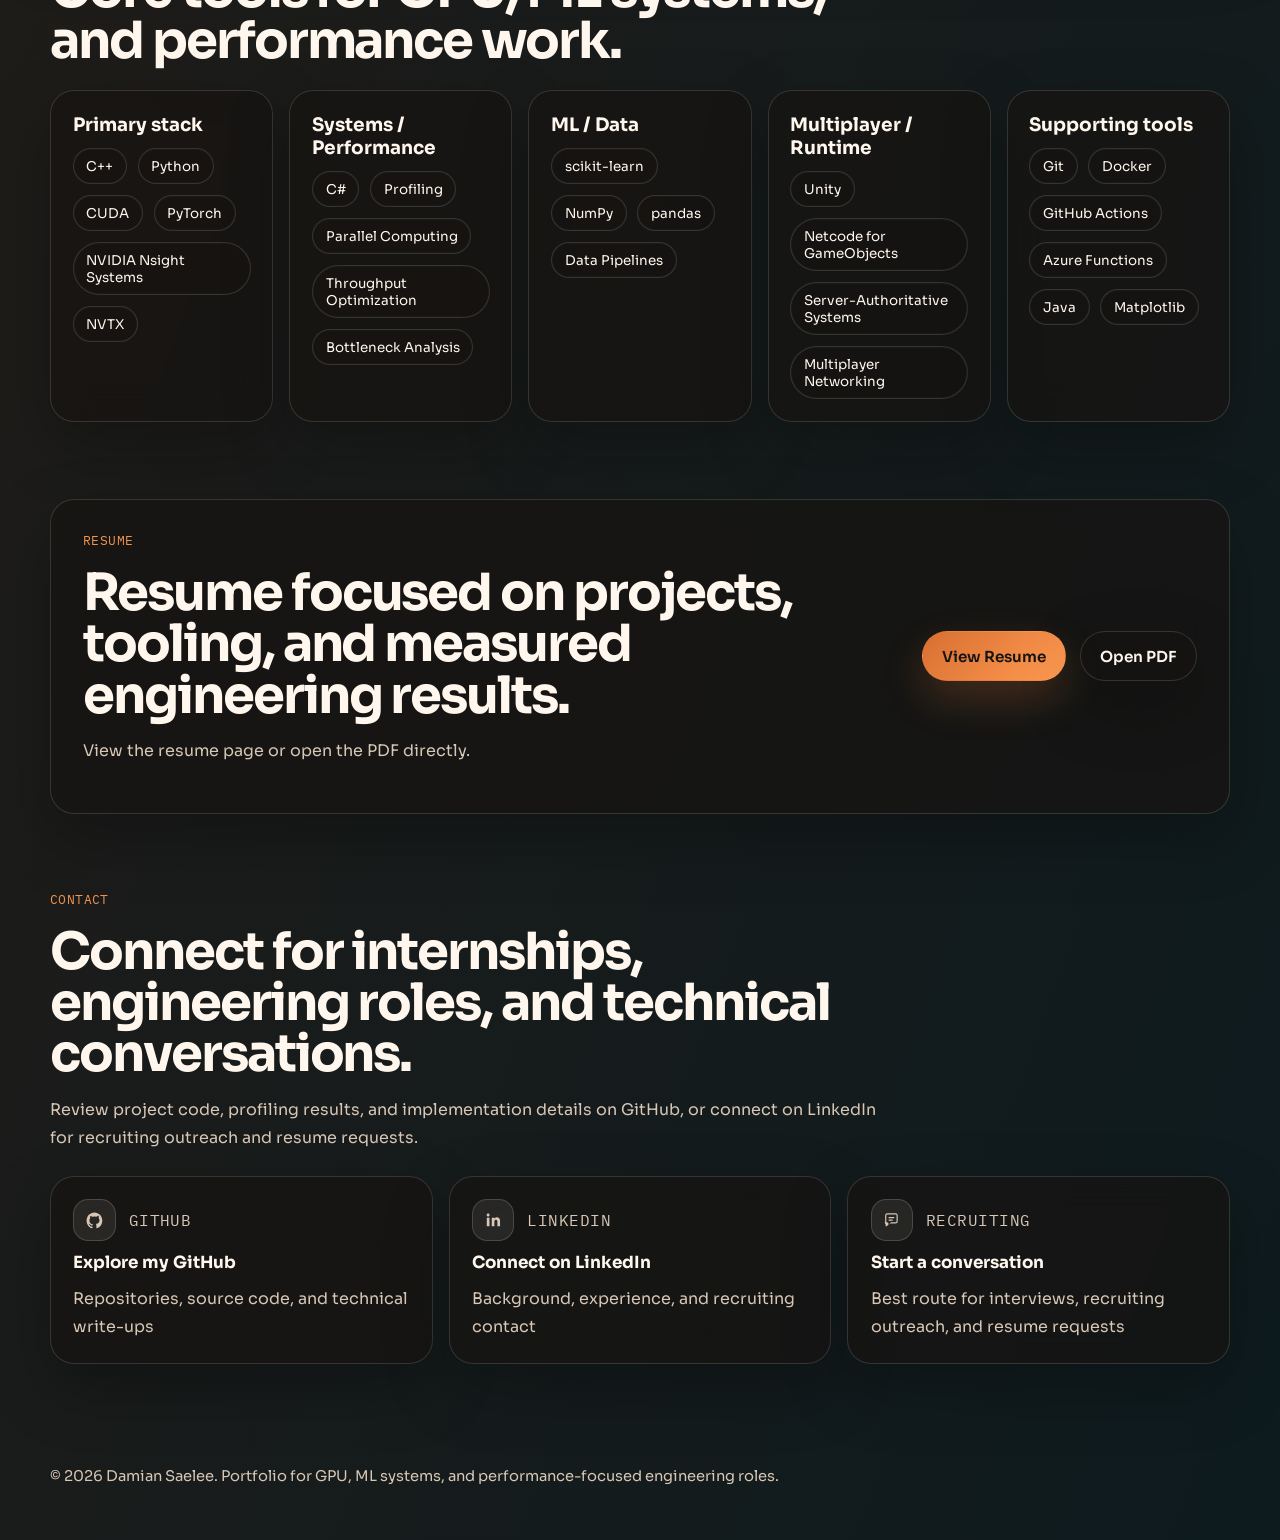
==== commit 1e76d4aa: "Update portfolio visuals and interactive demos" ====
--- a/index.html
+++ b/index.html
@@ -7,7 +7,7 @@
       name="description"
       content="Damian Saelee is a Computer Science student focused on GPU programming, machine learning systems, performance engineering, parallel computing, and systems-oriented software development."
     />
-    <meta name="theme-color" content="#f7f2ea" />
+    <meta name="theme-color" content="#171411" />
     <meta property="og:title" content="Damian Saelee | GPU Programming, ML, and Systems Portfolio" />
     <meta
       property="og:description"
@@ -41,7 +41,7 @@
     <link rel="stylesheet" href="styles.css" />
     <script src="script.js" defer></script>
   </head>
-  <body>
+  <body class="landing-page">
     <a class="skip-link" href="#main-content">Skip to content</a>
 
     <div class="site-shell">
@@ -218,6 +218,53 @@
               measurable engineering results.
             </p>
           </div>
+
+          <nav class="project-circuit-router" aria-label="Project circuit shortcuts" data-reveal>
+            <svg class="project-circuit-traces" viewBox="0 0 1100 260" aria-hidden="true">
+              <defs>
+                <filter id="landingTraceGlow">
+                  <feGaussianBlur stdDeviation="3.5" result="blur" />
+                  <feMerge>
+                    <feMergeNode in="blur" />
+                    <feMergeNode in="SourceGraphic" />
+                  </feMerge>
+                </filter>
+              </defs>
+              <path class="landing-trace landing-trace-backbone" d="M110 130 H330 V68 H465 V46 H545" />
+              <path class="landing-trace landing-trace-backbone" d="M110 130 H545" />
+              <path class="landing-trace landing-trace-backbone" d="M110 130 H330 V192 H465 V214 H545" />
+              <path class="landing-trace landing-trace-live landing-trace-cuda" d="M110 130 H330 V68 H465 V46 H545" />
+              <path class="landing-trace landing-trace-live landing-trace-pokemon" d="M110 130 H545" />
+              <path class="landing-trace landing-trace-live landing-trace-multiplayer" d="M110 130 H330 V192 H465 V214 H545" />
+              <circle class="landing-solder landing-solder-core" cx="110" cy="130" r="9" />
+              <circle class="landing-solder" cx="545" cy="46" r="8" />
+              <circle class="landing-solder" cx="545" cy="130" r="8" />
+              <circle class="landing-solder" cx="545" cy="214" r="8" />
+            </svg>
+
+            <div class="project-router-chip" aria-hidden="true">
+              <span>Project bus</span>
+              <strong>Selected Work</strong>
+            </div>
+
+            <div class="project-circuit-links">
+              <a class="project-circuit-node project-circuit-node-cuda" href="#project-mandelbrot">
+                <span>Route 01</span>
+                <strong>CUDA Mandelbrot</strong>
+                <small>GPU renderer and Nsight-validated speedup</small>
+              </a>
+              <a class="project-circuit-node project-circuit-node-pokemon" href="#project-pokemon">
+                <span>Route 02</span>
+                <strong>Pok&eacute;mon Classifier</strong>
+                <small>PyTorch input pipeline and CUDA throughput tuning</small>
+              </a>
+              <a class="project-circuit-node project-circuit-node-multiplayer" href="#project-multiplayer">
+                <span>Route 03</span>
+                <strong>Multiplayer Systems</strong>
+                <small>Server-authoritative Unity and backend deployment flow</small>
+              </a>
+            </div>
+          </nav>
 
           <div class="project-stack">
             <article class="project-card project-card-cuda" id="project-mandelbrot" data-reveal>
--- a/styles.css
+++ b/styles.css
@@ -1207,6 +1207,680 @@
   transform: translateY(0);
 }
 
+body.landing-page {
+  --bg: #171411;
+  --bg-soft: rgba(23, 20, 17, 0.78);
+  --surface: #211a16;
+  --surface-muted: #2a211c;
+  --surface-strong: #171411;
+  --surface-strong-alt: #fff7ed;
+  --text: #fff7ed;
+  --text-soft: #d8c7b6;
+  --text-inverse: #fff7ed;
+  --line: rgba(255, 247, 237, 0.14);
+  --line-strong: rgba(255, 247, 237, 0.24);
+  --accent: #d86f32;
+  --accent-strong: #f0934d;
+  --accent-soft: #55d6c2;
+  --accent-warm: #ffbf75;
+  --accent-green: #55d6c2;
+  --shadow-soft: 0 24px 64px rgba(0, 0, 0, 0.26);
+  --shadow-strong: 0 30px 90px rgba(0, 0, 0, 0.42);
+  color: var(--text);
+  background:
+    linear-gradient(110deg, rgba(23, 20, 17, 0.98), rgba(36, 29, 24, 0.9) 44%, rgba(13, 27, 31, 0.96)),
+    var(--bg);
+}
+
+body.landing-page .ambient-grid {
+  background-image:
+    linear-gradient(rgba(255, 247, 237, 0.045) 1px, transparent 1px),
+    linear-gradient(90deg, rgba(255, 247, 237, 0.045) 1px, transparent 1px);
+  background-size: 46px 46px;
+  mask-image: linear-gradient(to bottom, rgba(0, 0, 0, 0.86), transparent 92%);
+}
+
+body.landing-page .ambient-orb-one {
+  background: rgba(216, 111, 50, 0.32);
+}
+
+body.landing-page .ambient-orb-two {
+  background: rgba(85, 214, 194, 0.18);
+}
+
+body.landing-page .site-header {
+  border-color: rgba(255, 247, 237, 0.14);
+  background: rgba(23, 20, 17, 0.72);
+  box-shadow: 0 18px 48px rgba(0, 0, 0, 0.22);
+}
+
+body.landing-page .site-header.is-scrolled {
+  background: rgba(23, 20, 17, 0.88);
+  box-shadow: 0 22px 56px rgba(0, 0, 0, 0.32);
+}
+
+body.landing-page .brand-mark {
+  background: linear-gradient(135deg, var(--accent), #ffb36f);
+  color: #171411;
+}
+
+body.landing-page .brand-role,
+body.landing-page .site-nav a,
+body.landing-page .header-github,
+body.landing-page .hero-text,
+body.landing-page .section-text,
+body.landing-page .about-card p,
+body.landing-page .project-copy p,
+body.landing-page .contact-card span,
+body.landing-page .site-footer {
+  color: var(--text-soft);
+}
+
+body.landing-page .eyebrow,
+body.landing-page .panel-label,
+body.landing-page .project-index,
+body.landing-page .contact-label {
+  color: var(--accent-strong);
+}
+
+body.landing-page .header-github,
+body.landing-page .button-secondary,
+body.landing-page .button-ghost,
+body.landing-page .hero-chip-link,
+body.landing-page .hero-panel-card,
+body.landing-page .about-card,
+body.landing-page .skill-card,
+body.landing-page .resume-card,
+body.landing-page .contact-card {
+  border-color: rgba(255, 247, 237, 0.14);
+  background: rgba(23, 20, 17, 0.68);
+  color: var(--text);
+  box-shadow: var(--shadow-soft);
+}
+
+body.landing-page .button-primary {
+  background: linear-gradient(135deg, var(--accent), #ff9b52);
+  color: #171411;
+  box-shadow: 0 18px 40px rgba(216, 111, 50, 0.24);
+}
+
+body.landing-page .button-secondary:hover,
+body.landing-page .button-ghost:hover,
+body.landing-page .hero-chip-link:hover,
+body.landing-page .contact-card:hover,
+body.landing-page .header-github:hover {
+  border-color: rgba(85, 214, 194, 0.34);
+  background: rgba(23, 20, 17, 0.9);
+  color: var(--text);
+  box-shadow: 0 24px 58px rgba(0, 0, 0, 0.32);
+}
+
+body.landing-page .hero-panel-card-primary {
+  background:
+    radial-gradient(circle at top right, rgba(85, 214, 194, 0.16), transparent 34%),
+    linear-gradient(135deg, rgba(31, 26, 22, 0.96), rgba(18, 24, 24, 0.92));
+}
+
+body.landing-page .projects-section {
+  position: relative;
+  overflow: visible;
+  border-color: rgba(255, 247, 237, 0.15);
+  background:
+    linear-gradient(rgba(85, 214, 194, 0.045) 1px, transparent 1px),
+    linear-gradient(90deg, rgba(85, 214, 194, 0.04) 1px, transparent 1px),
+    radial-gradient(circle at 17% 14%, rgba(216, 111, 50, 0.22), transparent 26rem),
+    radial-gradient(circle at 84% 28%, rgba(85, 214, 194, 0.17), transparent 24rem),
+    linear-gradient(135deg, rgba(14, 22, 22, 0.98), rgba(29, 22, 18, 0.98));
+  background-size: 28px 28px, 28px 28px, auto, auto, auto;
+  box-shadow:
+    inset 0 0 0 1px rgba(85, 214, 194, 0.06),
+    var(--shadow-strong);
+}
+
+body.landing-page .projects-section::before,
+body.landing-page .projects-section::after {
+  content: "";
+  position: absolute;
+  pointer-events: none;
+}
+
+body.landing-page .projects-section::before {
+  inset: 1.1rem;
+  border: 1px solid rgba(85, 214, 194, 0.12);
+}
+
+body.landing-page .projects-section::after {
+  inset: auto 0 0;
+  height: 12rem;
+  background: linear-gradient(0deg, rgba(23, 20, 17, 0.82), transparent);
+}
+
+body.landing-page .projects-section .section-intro-inverse h2,
+body.landing-page .projects-section .section-intro-inverse .section-text {
+  color: var(--text);
+}
+
+body.landing-page .project-circuit-router {
+  position: relative;
+  z-index: 2;
+  min-height: 24rem;
+  margin: 2rem 0 2.4rem;
+  border: 1px solid rgba(255, 247, 237, 0.14);
+  background:
+    radial-gradient(circle at 14% 50%, rgba(216, 111, 50, 0.16), transparent 13rem),
+    linear-gradient(135deg, rgba(20, 31, 29, 0.74), rgba(20, 18, 16, 0.88));
+  box-shadow:
+    inset 0 0 0 1px rgba(85, 214, 194, 0.06),
+    0 24px 62px rgba(0, 0, 0, 0.24);
+}
+
+body.landing-page .project-circuit-router::before {
+  content: "";
+  position: absolute;
+  inset: 1rem;
+  pointer-events: none;
+  background-image:
+    linear-gradient(rgba(255, 247, 237, 0.04) 1px, transparent 1px),
+    linear-gradient(90deg, rgba(255, 247, 237, 0.035) 1px, transparent 1px);
+  background-size: 34px 34px;
+}
+
+body.landing-page .project-circuit-traces {
+  position: absolute;
+  inset: 0;
+  width: 100%;
+  height: 100%;
+}
+
+body.landing-page .landing-trace {
+  fill: none;
+  stroke-linecap: round;
+  stroke-linejoin: round;
+}
+
+body.landing-page .landing-trace-backbone {
+  stroke: rgba(255, 247, 237, 0.16);
+  stroke-width: 10;
+}
+
+body.landing-page .landing-trace-live {
+  filter: url(#landingTraceGlow);
+  stroke: var(--accent-soft);
+  stroke-dasharray: 18 30;
+  stroke-width: 6;
+  animation: landingRouteElectricity 2.8s linear infinite;
+  opacity: 0.9;
+  transition:
+    opacity 180ms ease,
+    stroke-width 180ms ease;
+}
+
+body.landing-page .landing-trace-cuda,
+body.landing-page .landing-trace-multiplayer {
+  stroke: #f0934d;
+}
+
+body.landing-page .landing-trace-pokemon {
+  animation-delay: -0.9s;
+}
+
+body.landing-page .landing-trace-multiplayer {
+  animation-delay: -1.7s;
+}
+
+body.landing-page .landing-solder {
+  fill: rgba(255, 247, 237, 0.9);
+  filter: url(#landingTraceGlow);
+  stroke: rgba(85, 214, 194, 0.76);
+  stroke-width: 4;
+}
+
+body.landing-page .landing-solder-core {
+  fill: var(--accent);
+}
+
+body.landing-page .project-router-chip {
+  position: absolute;
+  top: 50%;
+  left: 2rem;
+  z-index: 2;
+  display: grid;
+  gap: 0.35rem;
+  width: 16rem;
+  min-height: 11rem;
+  padding: 1.4rem;
+  place-content: center;
+  border: 1px solid rgba(255, 247, 237, 0.18);
+  background:
+    linear-gradient(135deg, rgba(255, 247, 237, 0.12), rgba(255, 247, 237, 0.04)),
+    rgba(12, 15, 15, 0.92);
+  box-shadow:
+    0 20px 44px rgba(0, 0, 0, 0.36),
+    inset 0 0 28px rgba(85, 214, 194, 0.08);
+  transform: translateY(-50%);
+}
+
+body.landing-page .project-router-chip span,
+body.landing-page .project-circuit-node span {
+  color: var(--accent-soft);
+  font-family: "IBM Plex Mono", monospace;
+  font-size: 0.72rem;
+  letter-spacing: 0.08em;
+  text-transform: uppercase;
+}
+
+body.landing-page .project-router-chip strong {
+  font-size: 1.55rem;
+  line-height: 1.1;
+}
+
+body.landing-page .project-circuit-links {
+  position: absolute;
+  inset: 2rem 1.6rem 2rem auto;
+  z-index: 2;
+  display: grid;
+  width: min(38rem, calc(100% - 24rem));
+  gap: 1rem;
+}
+
+body.landing-page .project-circuit-node {
+  position: relative;
+  display: grid;
+  align-content: center;
+  gap: 0.38rem;
+  min-height: 5.9rem;
+  padding: 1rem 1.1rem;
+  border: 1px solid rgba(255, 247, 237, 0.16);
+  background: rgba(23, 20, 17, 0.76);
+  box-shadow: 0 18px 42px rgba(0, 0, 0, 0.24);
+  backdrop-filter: blur(16px);
+  transition:
+    transform 180ms ease,
+    border-color 180ms ease,
+    box-shadow 180ms ease,
+    background-color 180ms ease;
+}
+
+body.landing-page .project-circuit-node strong {
+  font-size: 1.12rem;
+}
+
+body.landing-page .project-circuit-node small {
+  color: var(--text-soft);
+  font-size: 0.86rem;
+  line-height: 1.45;
+}
+
+body.landing-page .project-circuit-node:hover,
+body.landing-page .project-circuit-node:focus-visible {
+  transform: translateX(-4px);
+  border-color: rgba(85, 214, 194, 0.78);
+  background: rgba(23, 20, 17, 0.96);
+  box-shadow:
+    0 26px 58px rgba(0, 0, 0, 0.34),
+    0 0 34px rgba(85, 214, 194, 0.15);
+}
+
+body.landing-page .project-circuit-node:focus-visible {
+  outline: 2px solid rgba(85, 214, 194, 0.86);
+  outline-offset: 4px;
+}
+
+body.landing-page .project-circuit-router:has(.project-circuit-node-cuda:hover) .landing-trace-live:not(.landing-trace-cuda),
+body.landing-page .project-circuit-router:has(.project-circuit-node-cuda:focus-visible) .landing-trace-live:not(.landing-trace-cuda),
+body.landing-page .project-circuit-router:has(.project-circuit-node-pokemon:hover) .landing-trace-live:not(.landing-trace-pokemon),
+body.landing-page .project-circuit-router:has(.project-circuit-node-pokemon:focus-visible) .landing-trace-live:not(.landing-trace-pokemon),
+body.landing-page .project-circuit-router:has(.project-circuit-node-multiplayer:hover) .landing-trace-live:not(.landing-trace-multiplayer),
+body.landing-page .project-circuit-router:has(.project-circuit-node-multiplayer:focus-visible) .landing-trace-live:not(.landing-trace-multiplayer) {
+  opacity: 0.22;
+}
+
+body.landing-page .project-circuit-router:has(.project-circuit-node-cuda:hover) .landing-trace-cuda,
+body.landing-page .project-circuit-router:has(.project-circuit-node-cuda:focus-visible) .landing-trace-cuda,
+body.landing-page .project-circuit-router:has(.project-circuit-node-pokemon:hover) .landing-trace-pokemon,
+body.landing-page .project-circuit-router:has(.project-circuit-node-pokemon:focus-visible) .landing-trace-pokemon,
+body.landing-page .project-circuit-router:has(.project-circuit-node-multiplayer:hover) .landing-trace-multiplayer,
+body.landing-page .project-circuit-router:has(.project-circuit-node-multiplayer:focus-visible) .landing-trace-multiplayer {
+  opacity: 1;
+  stroke-width: 9;
+}
+
+body.landing-page .project-stack {
+  z-index: 2;
+  gap: 1.55rem;
+}
+
+body.landing-page .project-card {
+  position: relative;
+  isolation: isolate;
+  border-color: rgba(255, 247, 237, 0.15);
+  background:
+    linear-gradient(135deg, rgba(255, 247, 237, 0.08), rgba(255, 247, 237, 0.03)),
+    rgba(18, 17, 15, 0.88);
+  color: var(--text);
+  box-shadow:
+    inset 0 0 0 1px rgba(85, 214, 194, 0.04),
+    0 28px 72px rgba(0, 0, 0, 0.28);
+}
+
+body.landing-page .project-card::before {
+  content: "";
+  position: absolute;
+  top: 1.1rem;
+  left: 1.1rem;
+  right: 1.1rem;
+  height: 3px;
+  pointer-events: none;
+  background:
+    linear-gradient(
+      90deg,
+      rgba(85, 214, 194, 0.18),
+      rgba(85, 214, 194, 0.18) 32%,
+      rgba(85, 214, 194, 0.95) 42%,
+      rgba(240, 147, 77, 0.95) 48%,
+      rgba(85, 214, 194, 0.18) 58%,
+      rgba(85, 214, 194, 0.18)
+    );
+  background-size: 240px 100%;
+  box-shadow: 0 0 22px rgba(85, 214, 194, 0.34);
+  animation: landingCardPulse 2.2s linear infinite;
+}
+
+body.landing-page .project-card::after {
+  content: "";
+  position: absolute;
+  top: 0.83rem;
+  right: 1.1rem;
+  width: 0.55rem;
+  height: 0.55rem;
+  pointer-events: none;
+  background: var(--accent);
+  box-shadow:
+    -1.5rem 0 0 rgba(85, 214, 194, 0.86),
+    -3rem 0 0 rgba(255, 247, 237, 0.62),
+    0 0 22px rgba(216, 111, 50, 0.62);
+}
+
+body.landing-page .project-card > * {
+  position: relative;
+  z-index: 1;
+}
+
+body.landing-page .project-card-ml::before {
+  animation-delay: -0.7s;
+}
+
+body.landing-page .project-card-systems::before {
+  animation-delay: -1.35s;
+}
+
+body.landing-page .project-impact {
+  color: var(--text);
+}
+
+body.landing-page .project-summary,
+body.landing-page .project-copy p,
+body.landing-page .project-points li,
+body.landing-page .stat-label,
+body.landing-page .media-placeholder-header,
+body.landing-page .media-metrics span,
+body.landing-page .project-evidence-caption span:last-child {
+  color: var(--text-soft);
+}
+
+body.landing-page .project-points li::before {
+  background: var(--accent-soft);
+  box-shadow: 0 0 16px rgba(85, 214, 194, 0.42);
+}
+
+body.landing-page .tag-list li,
+body.landing-page .stat-card,
+body.landing-page .media-placeholder,
+body.landing-page .project-evidence-frame,
+body.landing-page .project-evidence-caption,
+body.landing-page .network-diagram span,
+body.landing-page .media-metrics span {
+  border-color: rgba(255, 247, 237, 0.14);
+  background: rgba(23, 20, 17, 0.62);
+  color: var(--text);
+}
+
+body.landing-page .tag-list li {
+  box-shadow: inset 0 0 0 1px rgba(85, 214, 194, 0.03);
+}
+
+body.landing-page .stat-card {
+  box-shadow:
+    inset 0 0 26px rgba(85, 214, 194, 0.05),
+    0 16px 32px rgba(0, 0, 0, 0.2);
+}
+
+body.landing-page .stat-value {
+  color: var(--accent-soft);
+  text-shadow: 0 0 18px rgba(85, 214, 194, 0.18);
+}
+
+body.landing-page .media-placeholder {
+  background:
+    linear-gradient(rgba(255, 247, 237, 0.035) 1px, transparent 1px),
+    linear-gradient(90deg, rgba(255, 247, 237, 0.03) 1px, transparent 1px),
+    rgba(15, 18, 17, 0.72);
+  background-size: 30px 30px, 30px 30px, auto;
+}
+
+body.landing-page .project-evidence-frame {
+  background: rgba(10, 12, 12, 0.84);
+}
+
+body.landing-page .project-evidence-card:hover .project-evidence-frame,
+body.landing-page .project-evidence-card:focus-within .project-evidence-frame {
+  border-color: rgba(85, 214, 194, 0.52);
+  box-shadow:
+    0 34px 90px rgba(0, 0, 0, 0.44),
+    0 0 32px rgba(85, 214, 194, 0.16);
+}
+
+body.landing-page .project-evidence-badge-baseline,
+body.landing-page .project-evidence-badge-trace,
+body.landing-page .project-evidence-badge-cpu {
+  background: rgba(216, 111, 50, 0.16);
+  color: #ffbf75;
+}
+
+body.landing-page .project-evidence-badge-optimized,
+body.landing-page .project-evidence-badge-gpu {
+  background: rgba(85, 214, 194, 0.14);
+  color: #7ee8d9;
+}
+
+body.landing-page .contact-icon {
+  border-color: rgba(255, 247, 237, 0.16);
+}
+
+body.landing-page .contact-icon-github,
+body.landing-page .contact-icon-linkedin,
+body.landing-page .contact-icon-message {
+  background: rgba(255, 247, 237, 0.08);
+  color: var(--accent-soft);
+}
+
+body.landing-page .project-lightbox {
+  background: rgba(8, 8, 7, 0.7);
+}
+
+body.landing-page .project-lightbox-shell,
+body.landing-page .project-lightbox-media,
+body.landing-page .project-lightbox-close {
+  border-color: rgba(255, 247, 237, 0.16);
+  background: rgba(23, 20, 17, 0.96);
+  color: var(--text);
+}
+
+body.landing-page .project-lightbox-body {
+  color: var(--text-soft);
+}
+
+@keyframes landingRouteElectricity {
+  from {
+    stroke-dashoffset: 96;
+  }
+
+  to {
+    stroke-dashoffset: 0;
+  }
+}
+
+@keyframes landingCardPulse {
+  from {
+    background-position: 0 0;
+  }
+
+  to {
+    background-position: 240px 0;
+  }
+}
+
+body.resume-page {
+  --bg: #171411;
+  --bg-soft: rgba(23, 20, 17, 0.78);
+  --surface: #211a16;
+  --surface-muted: #2a211c;
+  --surface-strong: #171411;
+  --surface-strong-alt: #fff7ed;
+  --text: #fff7ed;
+  --text-soft: #d8c7b6;
+  --text-inverse: #fff7ed;
+  --line: rgba(255, 247, 237, 0.14);
+  --line-strong: rgba(255, 247, 237, 0.24);
+  --accent: #d86f32;
+  --accent-strong: #f0934d;
+  --accent-soft: #55d6c2;
+  --accent-warm: #ffbf75;
+  --accent-green: #55d6c2;
+  --shadow-soft: 0 24px 64px rgba(0, 0, 0, 0.26);
+  --shadow-strong: 0 30px 90px rgba(0, 0, 0, 0.42);
+  color: var(--text);
+  background:
+    linear-gradient(110deg, rgba(23, 20, 17, 0.98), rgba(36, 29, 24, 0.9) 44%, rgba(13, 27, 31, 0.96)),
+    var(--bg);
+}
+
+body.resume-page .ambient-grid {
+  background-image:
+    linear-gradient(rgba(255, 247, 237, 0.045) 1px, transparent 1px),
+    linear-gradient(90deg, rgba(255, 247, 237, 0.045) 1px, transparent 1px);
+  background-size: 46px 46px;
+  mask-image: linear-gradient(to bottom, rgba(0, 0, 0, 0.86), transparent 92%);
+}
+
+body.resume-page .ambient-orb-one {
+  background: rgba(216, 111, 50, 0.32);
+}
+
+body.resume-page .ambient-orb-two {
+  background: rgba(85, 214, 194, 0.18);
+}
+
+body.resume-page .site-header {
+  border-color: rgba(255, 247, 237, 0.14);
+  background: rgba(23, 20, 17, 0.72);
+  box-shadow: 0 18px 48px rgba(0, 0, 0, 0.22);
+}
+
+body.resume-page .site-header.is-scrolled {
+  background: rgba(23, 20, 17, 0.88);
+  box-shadow: 0 22px 56px rgba(0, 0, 0, 0.32);
+}
+
+body.resume-page .brand-mark {
+  background: linear-gradient(135deg, var(--accent), #ffb36f);
+  color: #171411;
+}
+
+body.resume-page .brand-role,
+body.resume-page .site-nav a,
+body.resume-page .header-github,
+body.resume-page .resume-lead,
+body.resume-page .resume-viewer-copy,
+body.resume-page .site-footer {
+  color: var(--text-soft);
+}
+
+body.resume-page .eyebrow {
+  color: var(--accent-strong);
+}
+
+body.resume-page .header-github,
+body.resume-page .button-secondary {
+  border-color: rgba(255, 247, 237, 0.14);
+  background: rgba(23, 20, 17, 0.68);
+  color: var(--text);
+  box-shadow: var(--shadow-soft);
+}
+
+body.resume-page .button-primary {
+  background: linear-gradient(135deg, var(--accent), #ff9b52);
+  color: #171411;
+  box-shadow: 0 18px 40px rgba(216, 111, 50, 0.24);
+}
+
+body.resume-page .button-secondary:hover,
+body.resume-page .header-github:hover {
+  border-color: rgba(85, 214, 194, 0.34);
+  background: rgba(23, 20, 17, 0.9);
+  color: var(--text);
+  box-shadow: 0 24px 58px rgba(0, 0, 0, 0.32);
+}
+
+body.resume-page .resume-hero {
+  padding-top: 4.8rem;
+}
+
+body.resume-page .resume-viewer-shell {
+  position: relative;
+  overflow: hidden;
+  border-color: rgba(255, 247, 237, 0.15);
+  background:
+    linear-gradient(rgba(85, 214, 194, 0.045) 1px, transparent 1px),
+    linear-gradient(90deg, rgba(85, 214, 194, 0.04) 1px, transparent 1px),
+    radial-gradient(circle at 18% 12%, rgba(216, 111, 50, 0.2), transparent 24rem),
+    radial-gradient(circle at 84% 18%, rgba(85, 214, 194, 0.14), transparent 22rem),
+    linear-gradient(135deg, rgba(14, 22, 22, 0.98), rgba(29, 22, 18, 0.98));
+  background-size: 28px 28px, 28px 28px, auto, auto, auto;
+  box-shadow:
+    inset 0 0 0 1px rgba(85, 214, 194, 0.06),
+    var(--shadow-strong);
+}
+
+body.resume-page .resume-viewer-shell::before {
+  content: "";
+  position: absolute;
+  inset: 1rem;
+  pointer-events: none;
+  border: 1px solid rgba(85, 214, 194, 0.12);
+}
+
+body.resume-page .resume-viewer-shell > * {
+  position: relative;
+  z-index: 1;
+}
+
+body.resume-page .resume-viewer-header {
+  align-items: center;
+  padding: 1rem;
+  border: 1px solid rgba(255, 247, 237, 0.14);
+  background: rgba(23, 20, 17, 0.68);
+  box-shadow: 0 18px 42px rgba(0, 0, 0, 0.2);
+}
+
+body.resume-page .resume-viewer-frame {
+  border-color: rgba(85, 214, 194, 0.26);
+  background: #ffffff;
+  box-shadow:
+    0 28px 72px rgba(0, 0, 0, 0.34),
+    0 0 0 1px rgba(255, 255, 255, 0.12);
+}
+
 .resume-page .site-main {
   padding-bottom: 2rem;
 }
@@ -1297,6 +1971,52 @@
   .skills-grid {
     grid-template-columns: repeat(2, minmax(0, 1fr));
   }
+
+  body.landing-page .project-circuit-router {
+    display: grid;
+    min-height: auto;
+    padding: 1rem;
+    gap: 1rem;
+  }
+
+  body.landing-page .project-circuit-traces {
+    display: none;
+  }
+
+  body.landing-page .project-router-chip,
+  body.landing-page .project-circuit-links {
+    position: relative;
+    inset: auto;
+    width: auto;
+    transform: none;
+  }
+
+  body.landing-page .project-router-chip {
+    min-height: auto;
+  }
+
+  body.landing-page .project-circuit-links {
+    gap: 0.75rem;
+  }
+
+  body.landing-page .project-router-chip::after,
+  body.landing-page .project-circuit-node:not(:last-child)::after {
+    content: "";
+    position: absolute;
+    left: 1.25rem;
+    bottom: -1rem;
+    width: 3px;
+    height: 1rem;
+    background:
+      linear-gradient(
+        to bottom,
+        rgba(85, 214, 194, 0.16),
+        rgba(85, 214, 194, 0.96),
+        rgba(240, 147, 77, 0.96),
+        rgba(85, 214, 194, 0.16)
+      );
+    box-shadow: 0 0 18px rgba(85, 214, 194, 0.38);
+  }
 }
 
 @media (max-width: 760px) {
@@ -1335,6 +2055,10 @@
     border-radius: 1.6rem;
   }
 
+  body.landing-page .project-circuit-router {
+    margin: 1rem 0;
+  }
+
   .hero-panel-grid,
   .skills-grid {
     grid-template-columns: 1fr;
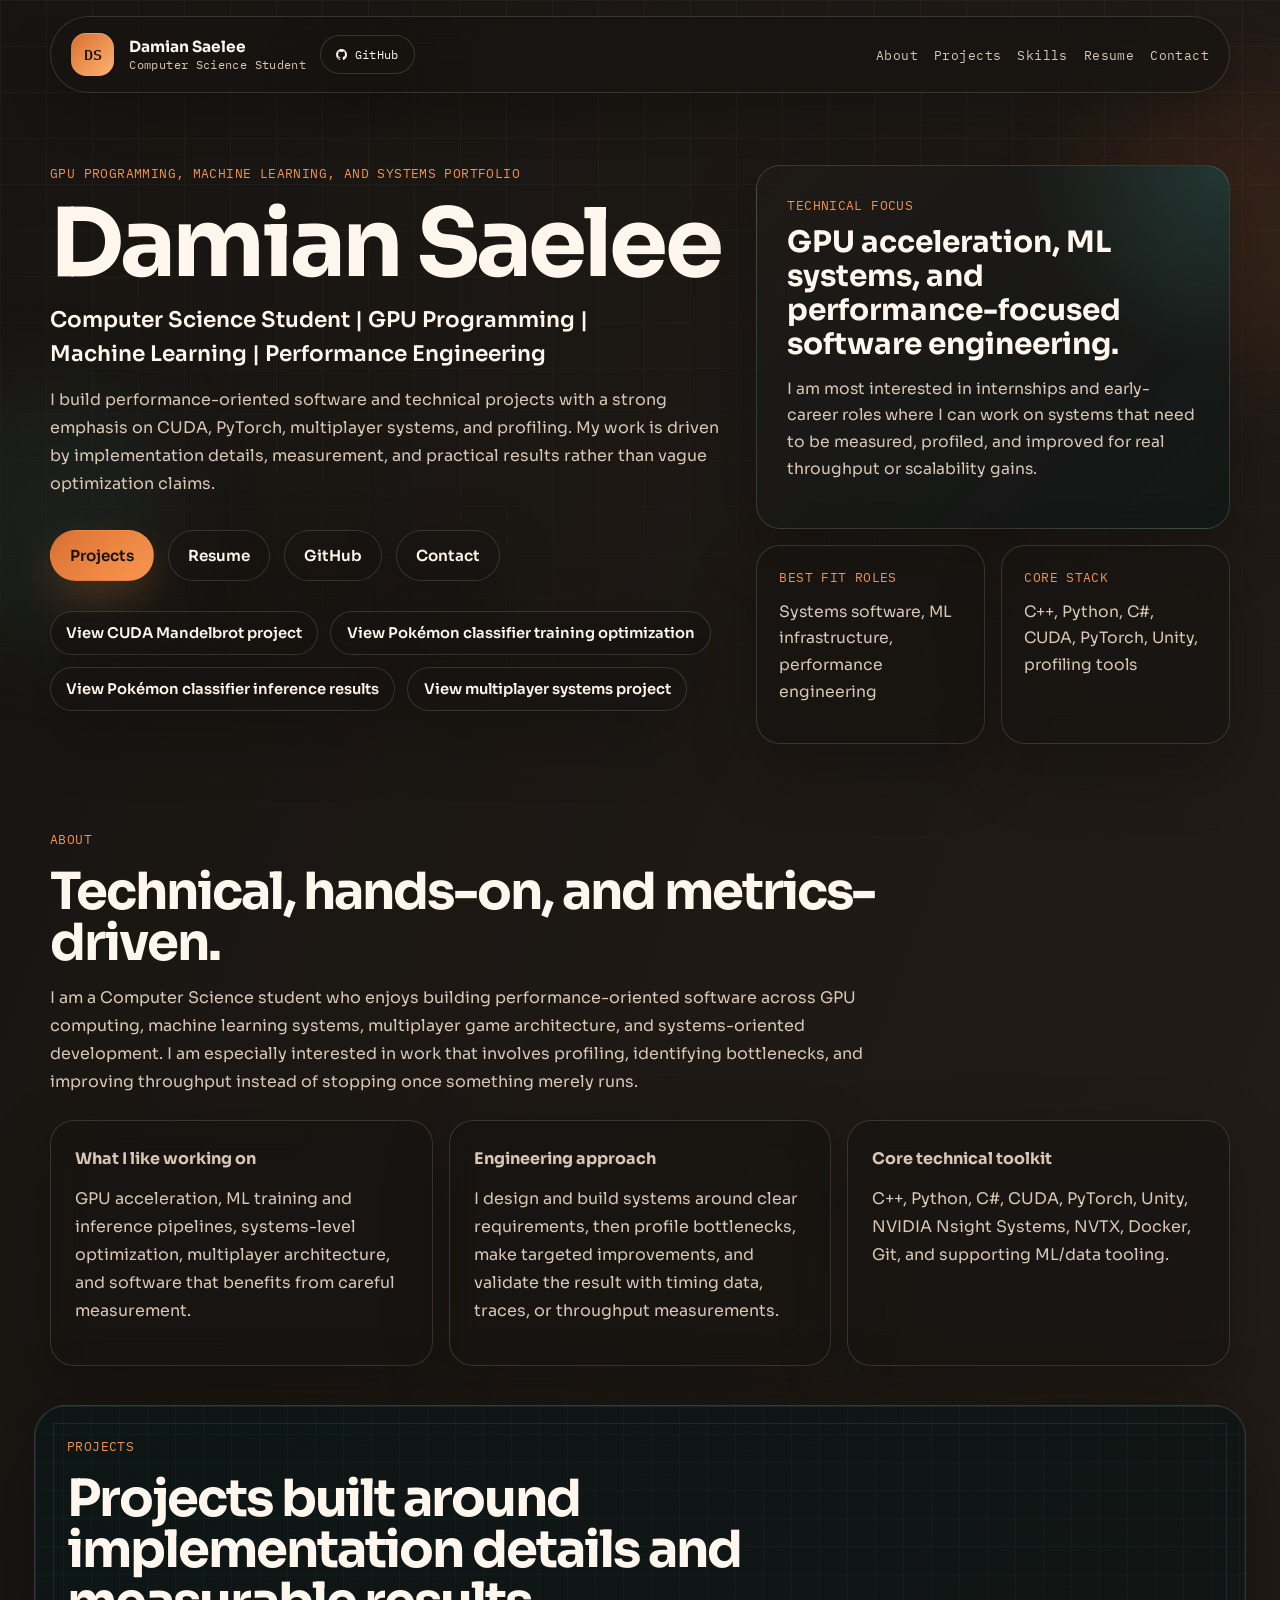
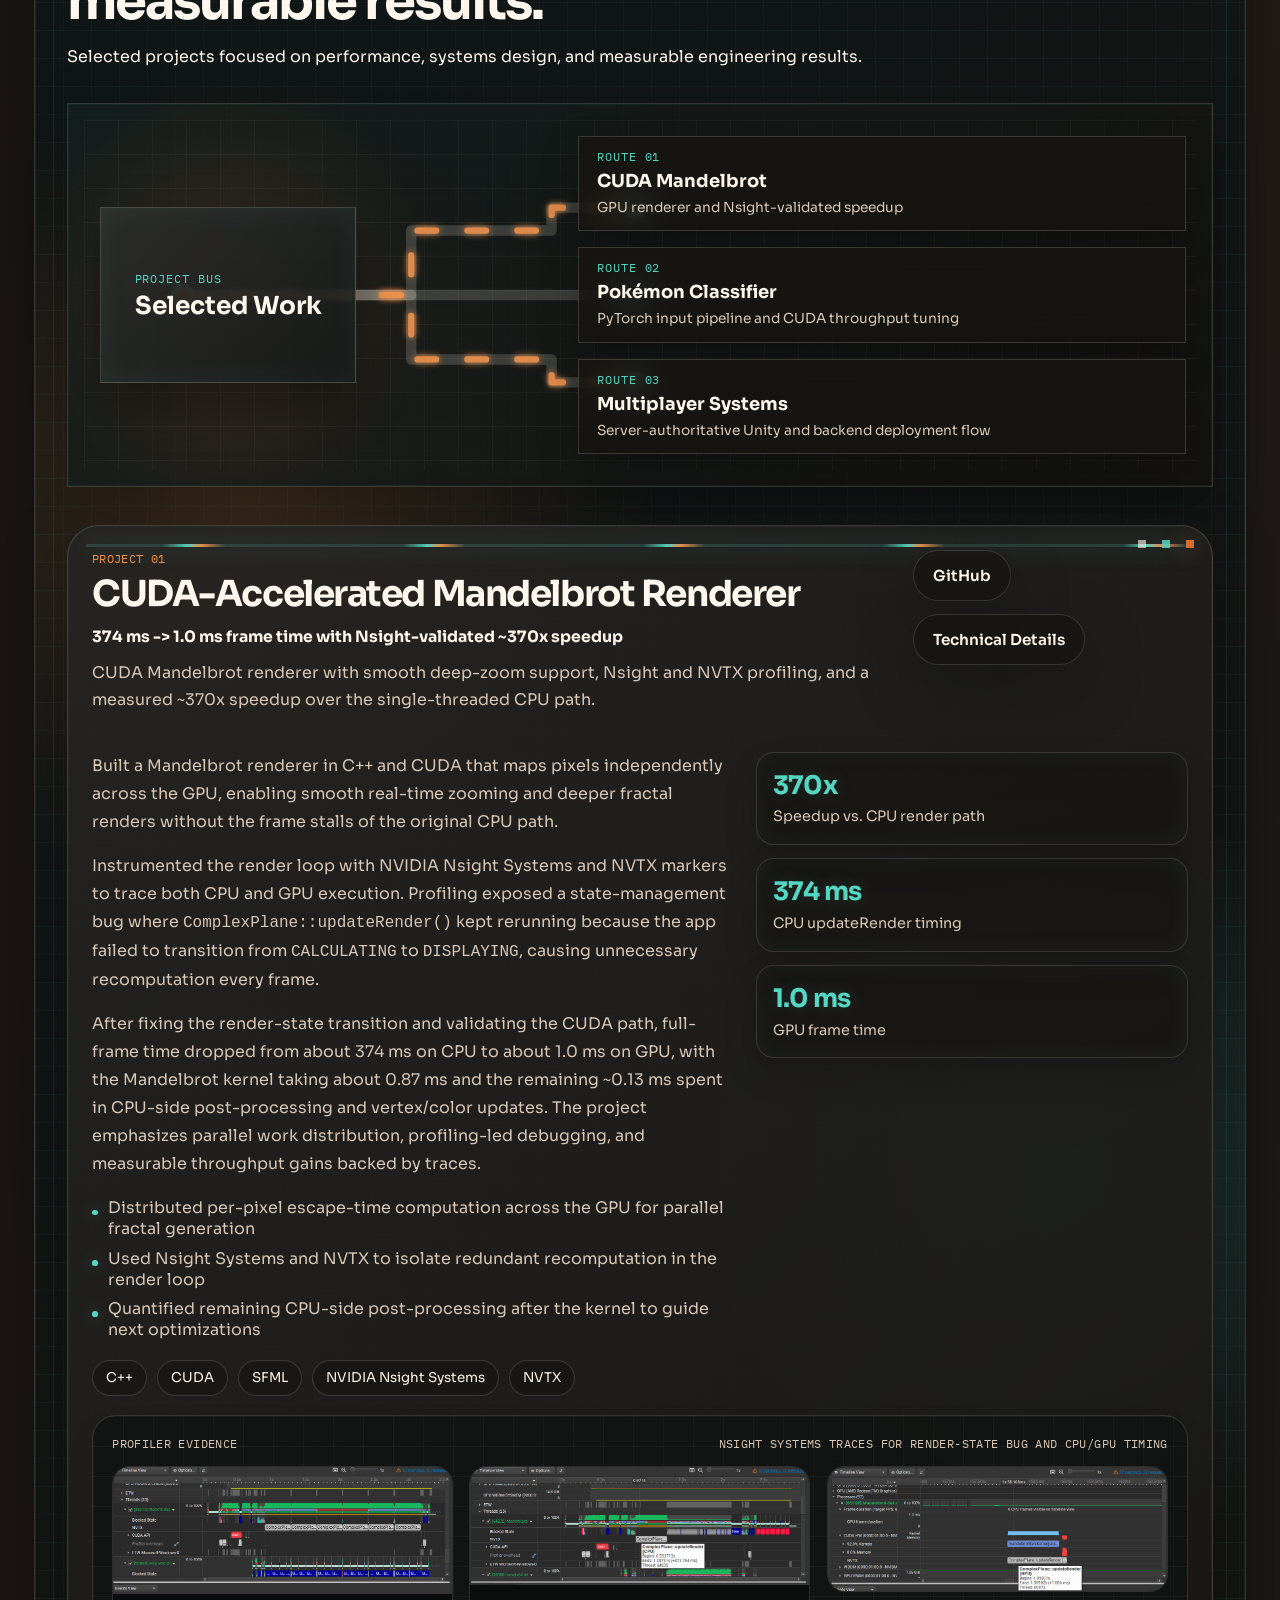
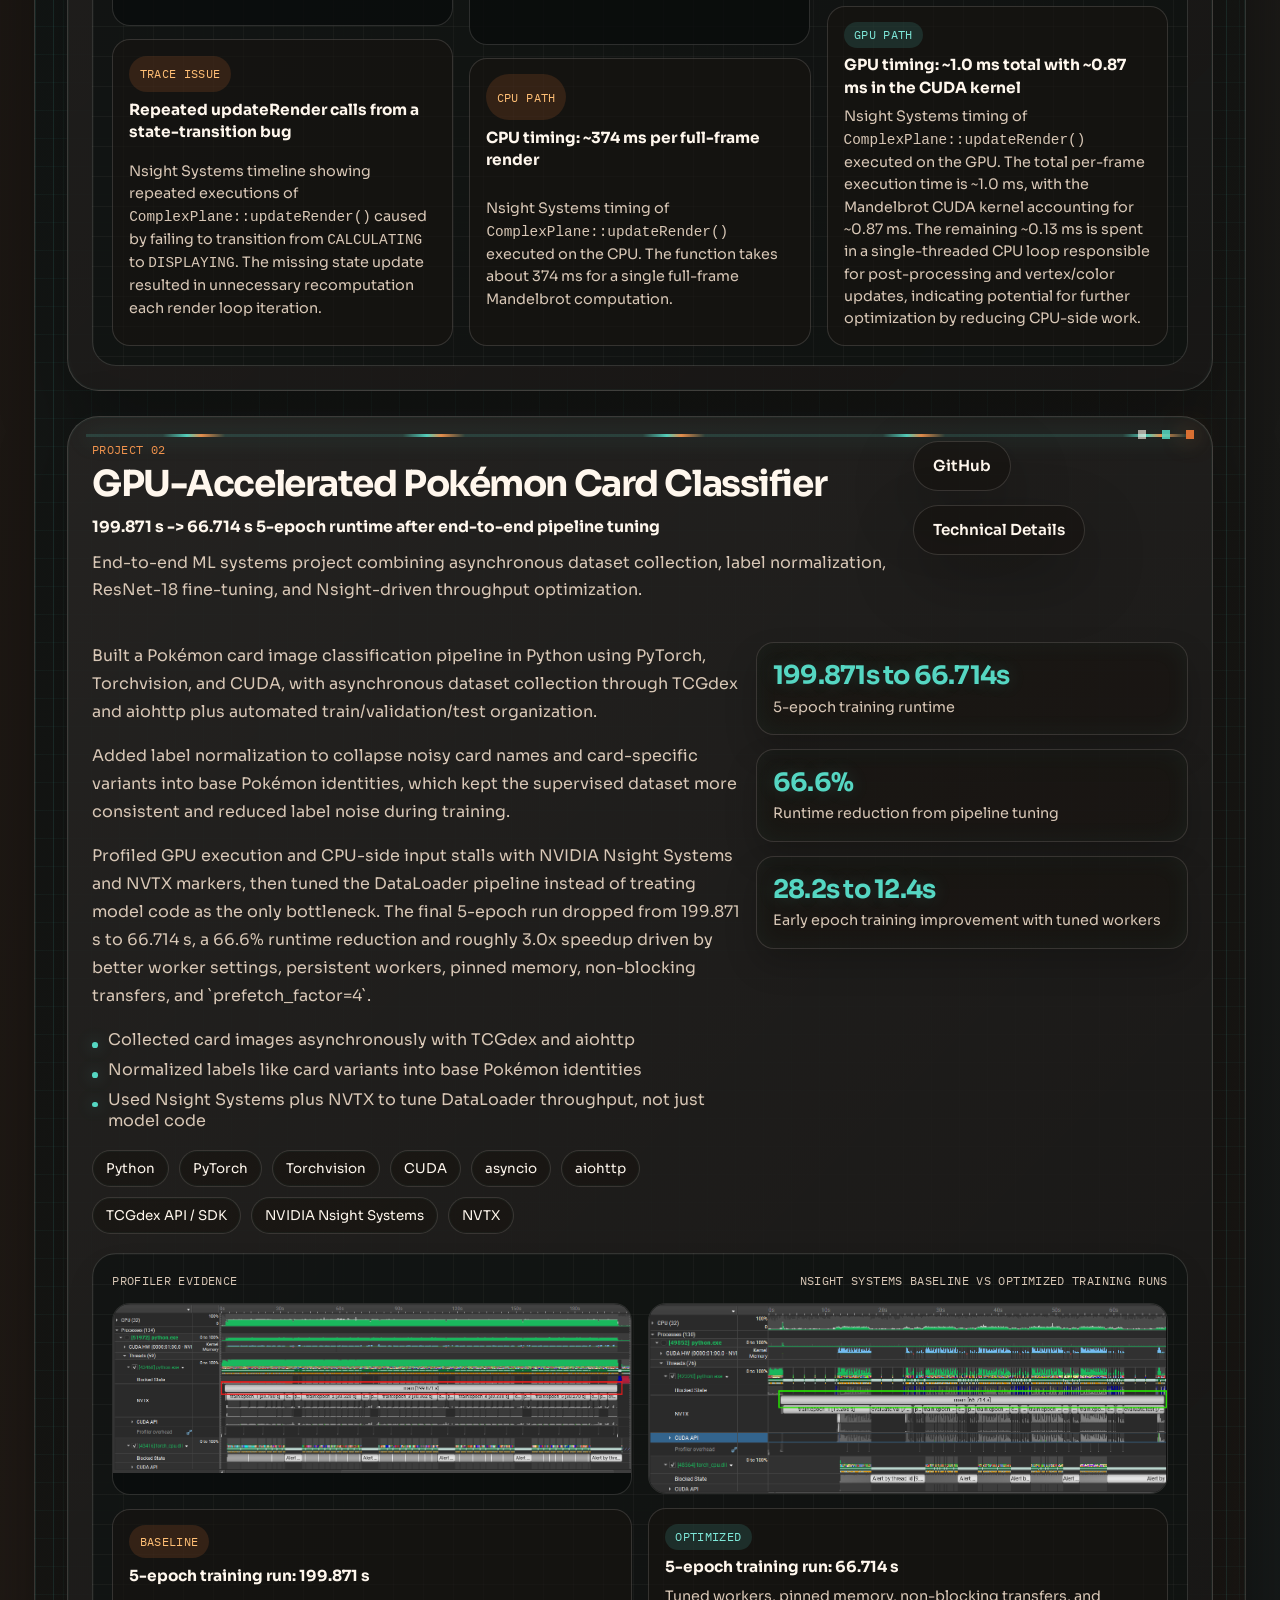
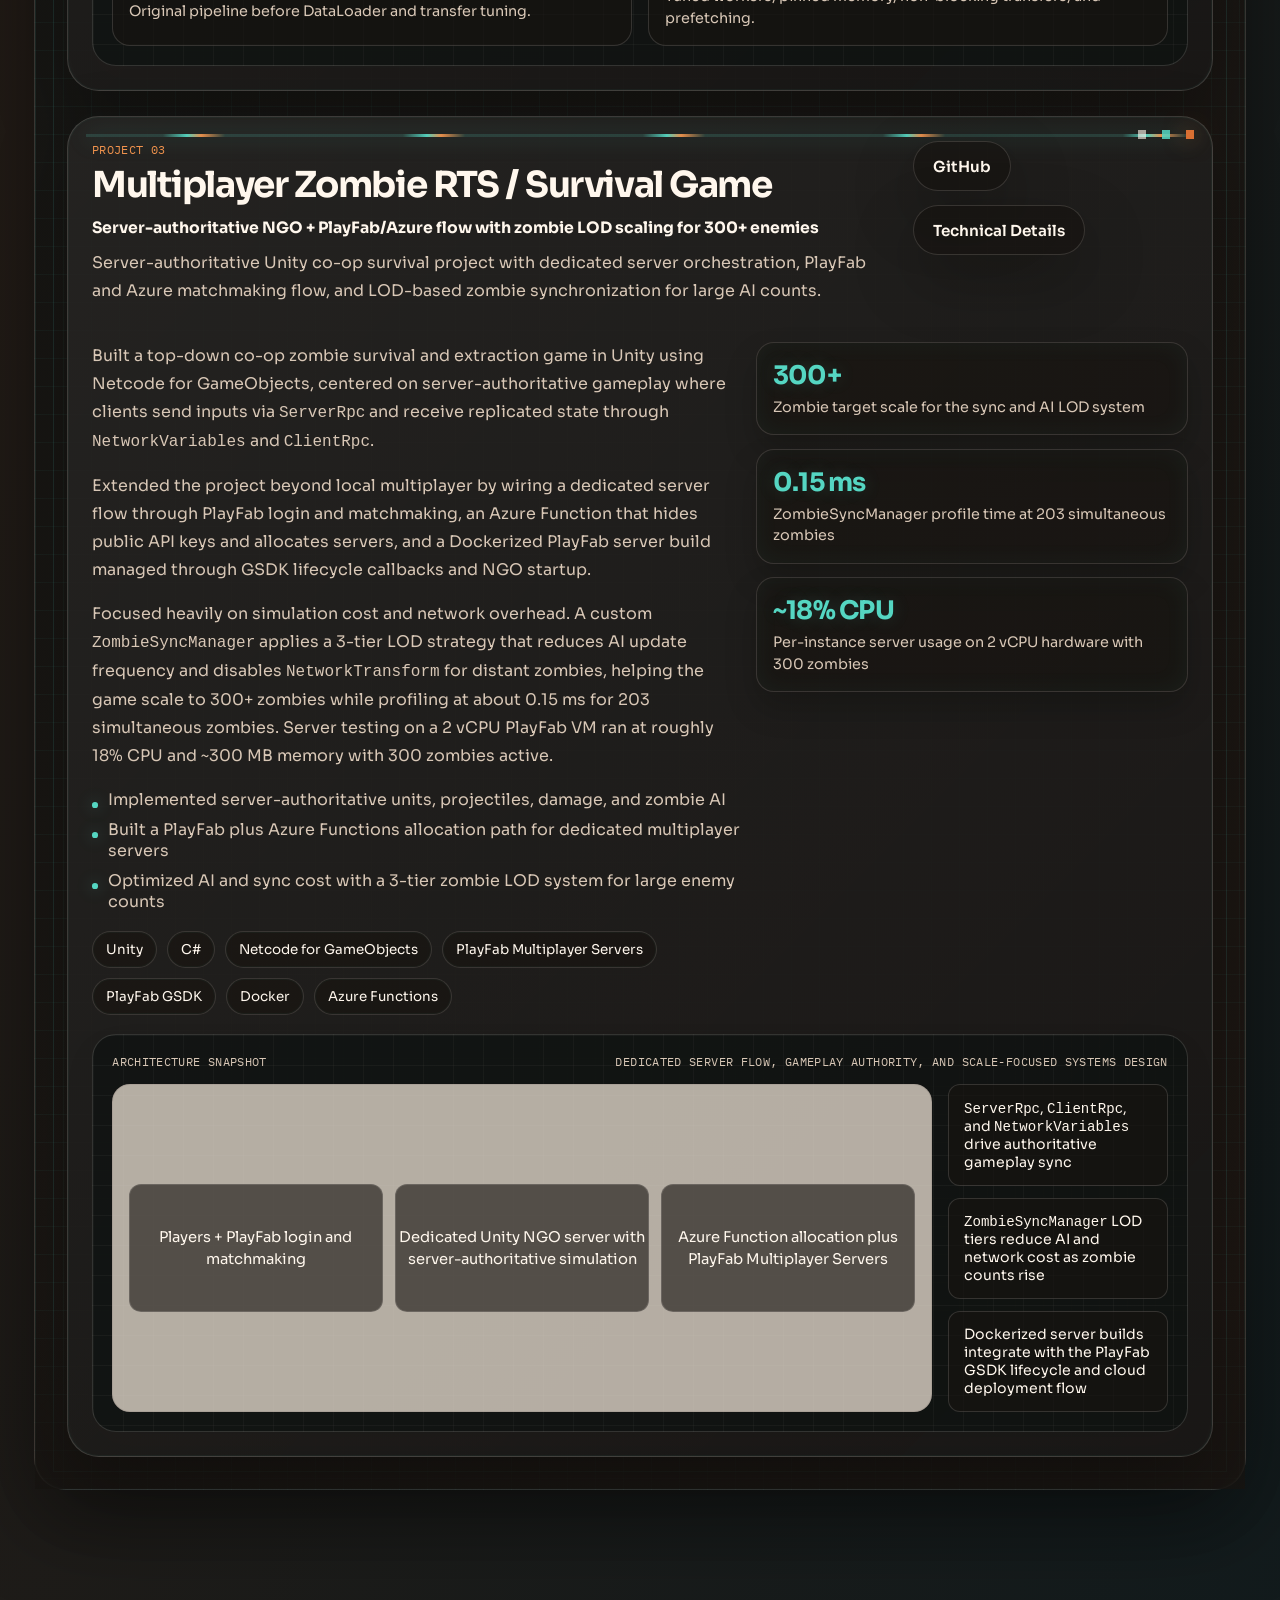
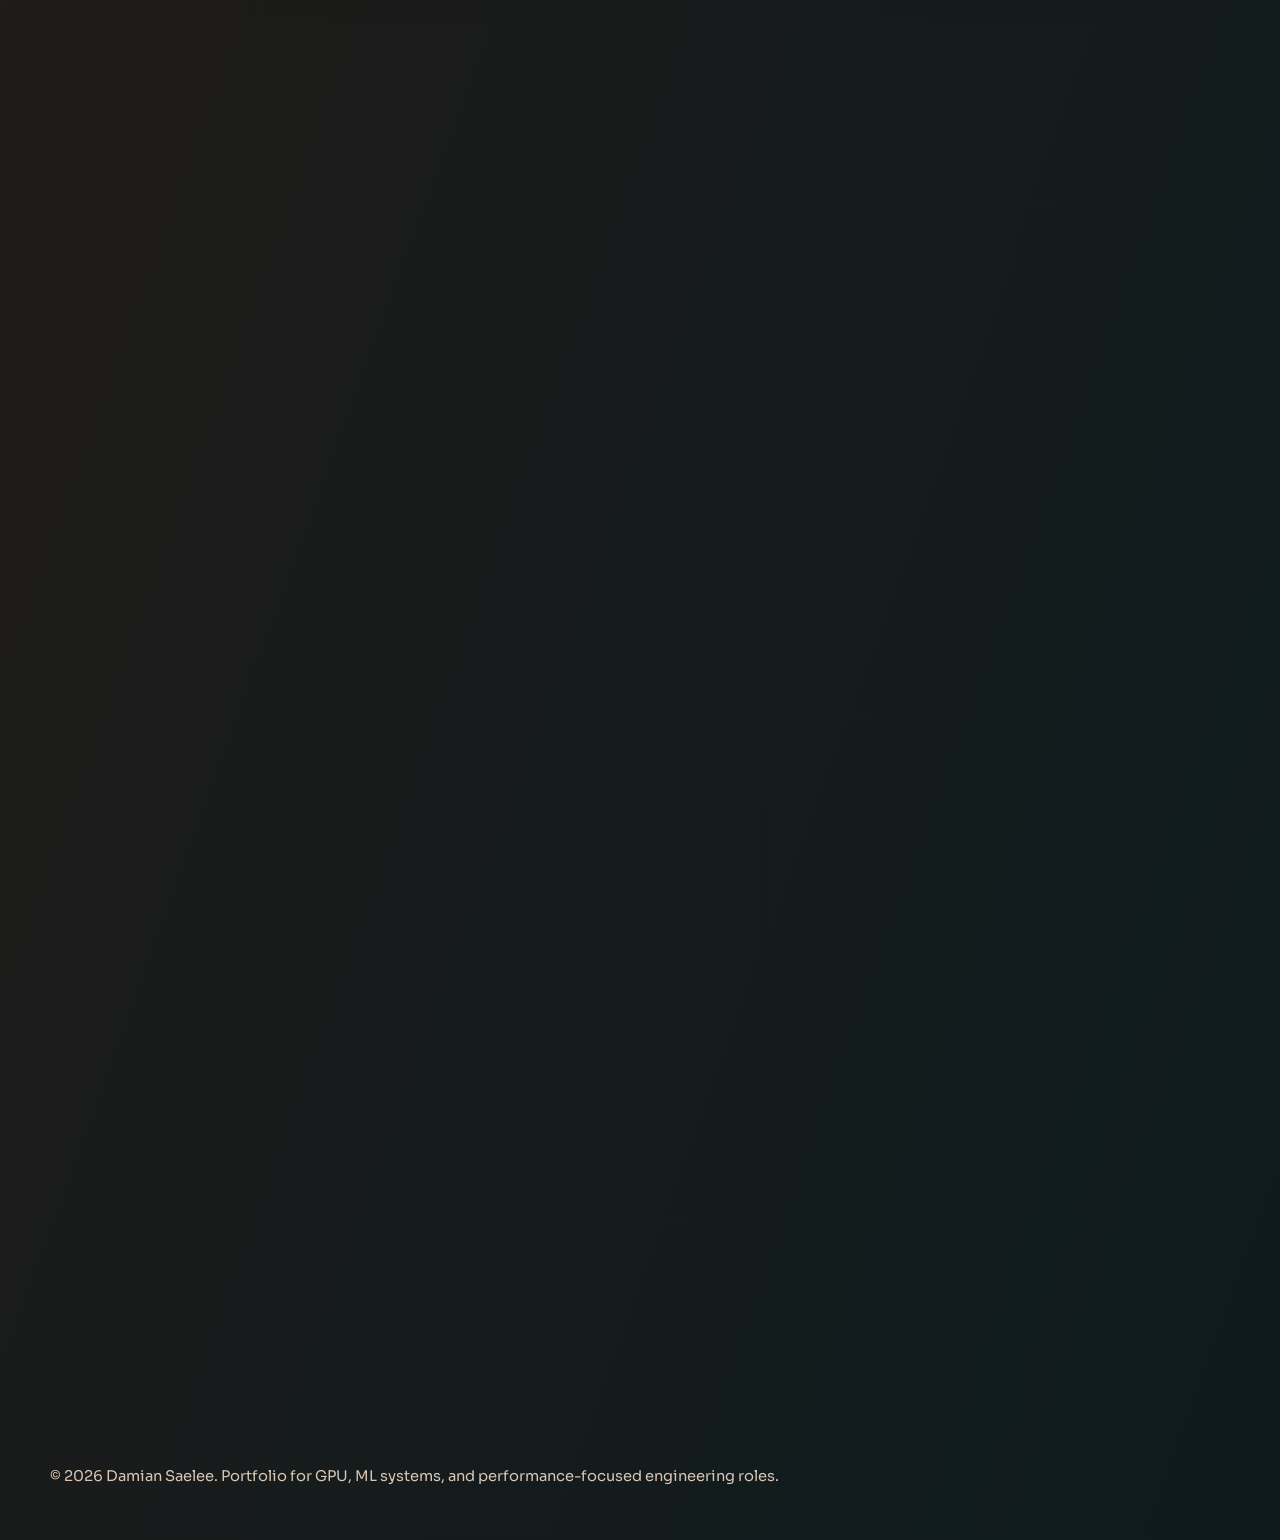
==== commit e64b372b: "Animate middle project circuit route" ====
--- a/index.html
+++ b/index.html
@@ -235,6 +235,7 @@
               <path class="landing-trace landing-trace-backbone" d="M110 130 H330 V192 H465 V214 H545" />
               <path class="landing-trace landing-trace-live landing-trace-cuda" d="M110 130 H330 V68 H465 V46 H545" />
               <path class="landing-trace landing-trace-live landing-trace-pokemon" d="M110 130 H545" />
+              <path class="landing-trace landing-trace-live landing-trace-pokemon landing-trace-pokemon-connector" d="M292 130 H545" />
               <path class="landing-trace landing-trace-live landing-trace-multiplayer" d="M110 130 H330 V192 H465 V214 H545" />
               <circle class="landing-solder landing-solder-core" cx="110" cy="130" r="9" />
               <circle class="landing-solder" cx="545" cy="46" r="8" />
--- a/styles.css
+++ b/styles.css
@@ -1416,12 +1416,21 @@
 }
 
 body.landing-page .landing-trace-cuda,
+body.landing-page .landing-trace-pokemon,
 body.landing-page .landing-trace-multiplayer {
   stroke: #f0934d;
 }
 
 body.landing-page .landing-trace-pokemon {
   animation-delay: -0.9s;
+}
+
+body.landing-page .landing-trace-pokemon-connector {
+  stroke-dasharray: 24 18;
+  stroke-width: 7;
+  animation-duration: 2.1s;
+  animation-delay: -0.35s;
+  opacity: 0.98;
 }
 
 body.landing-page .landing-trace-multiplayer {
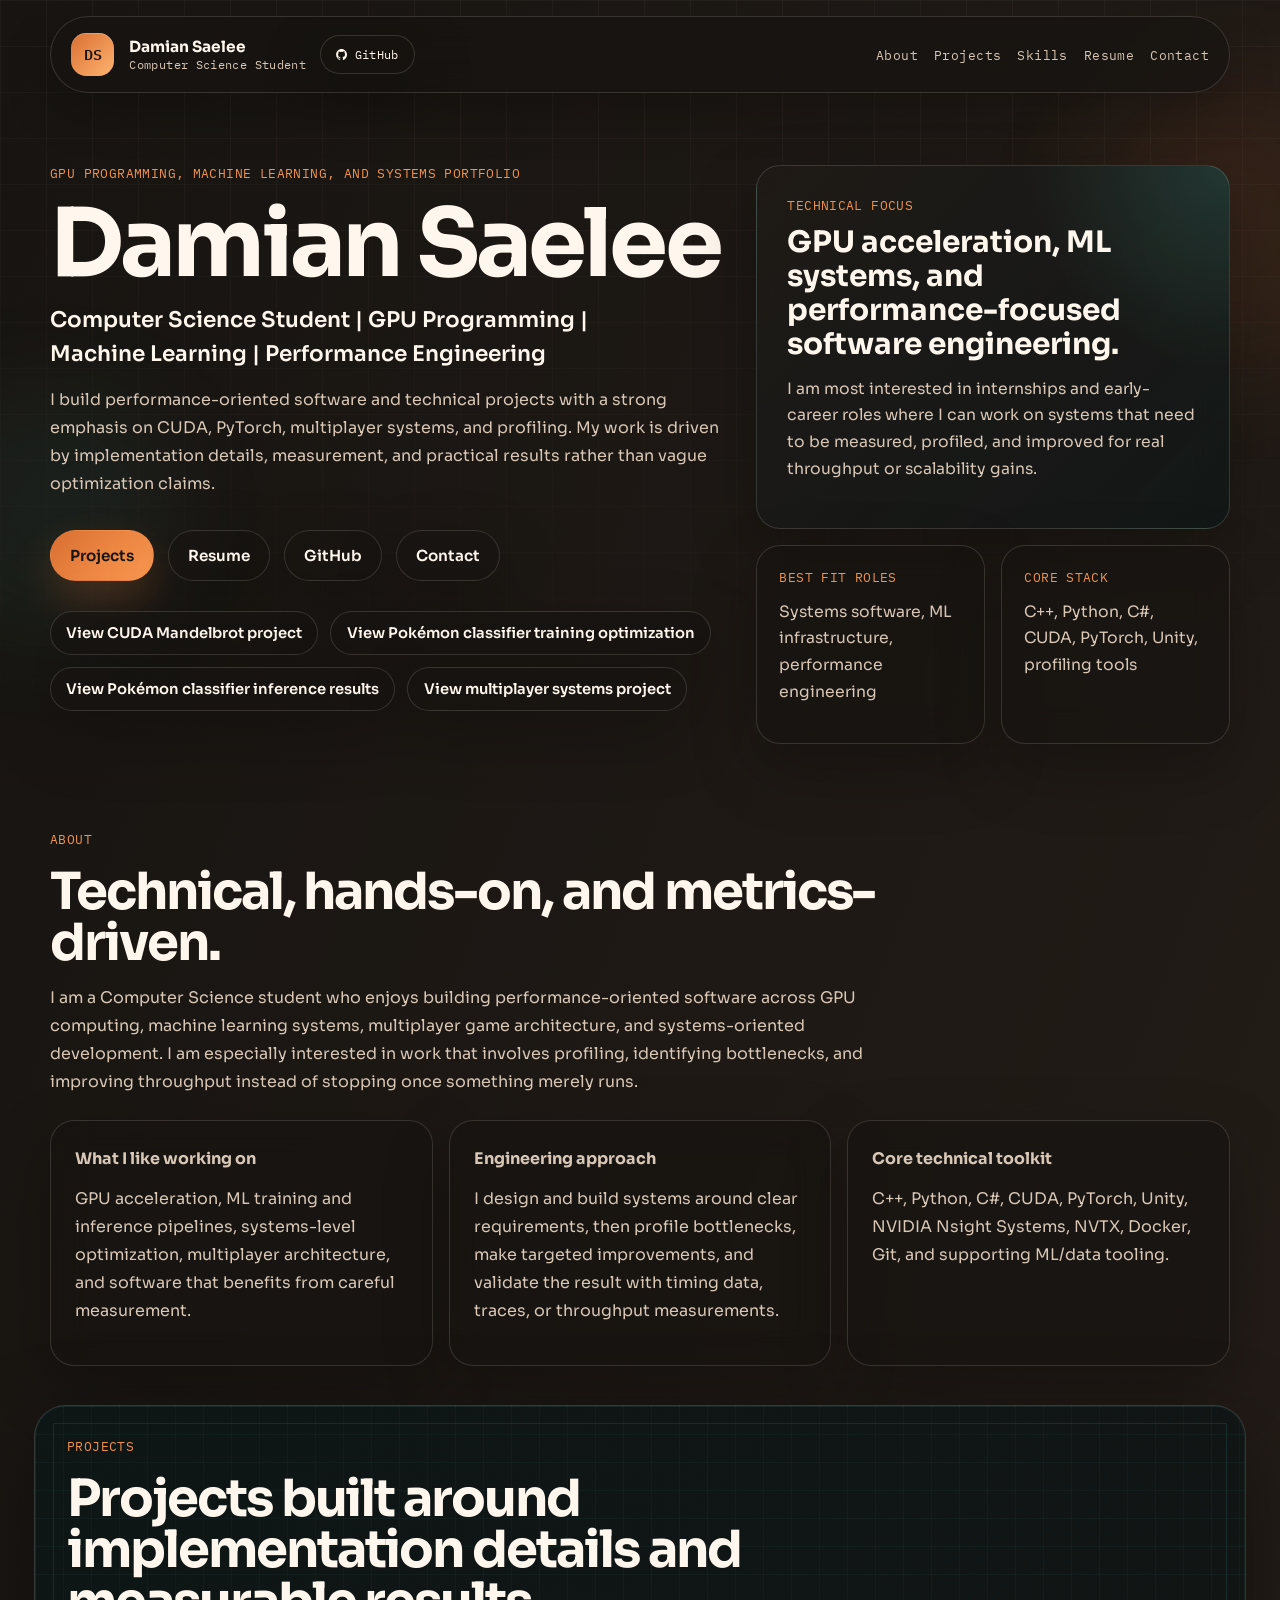
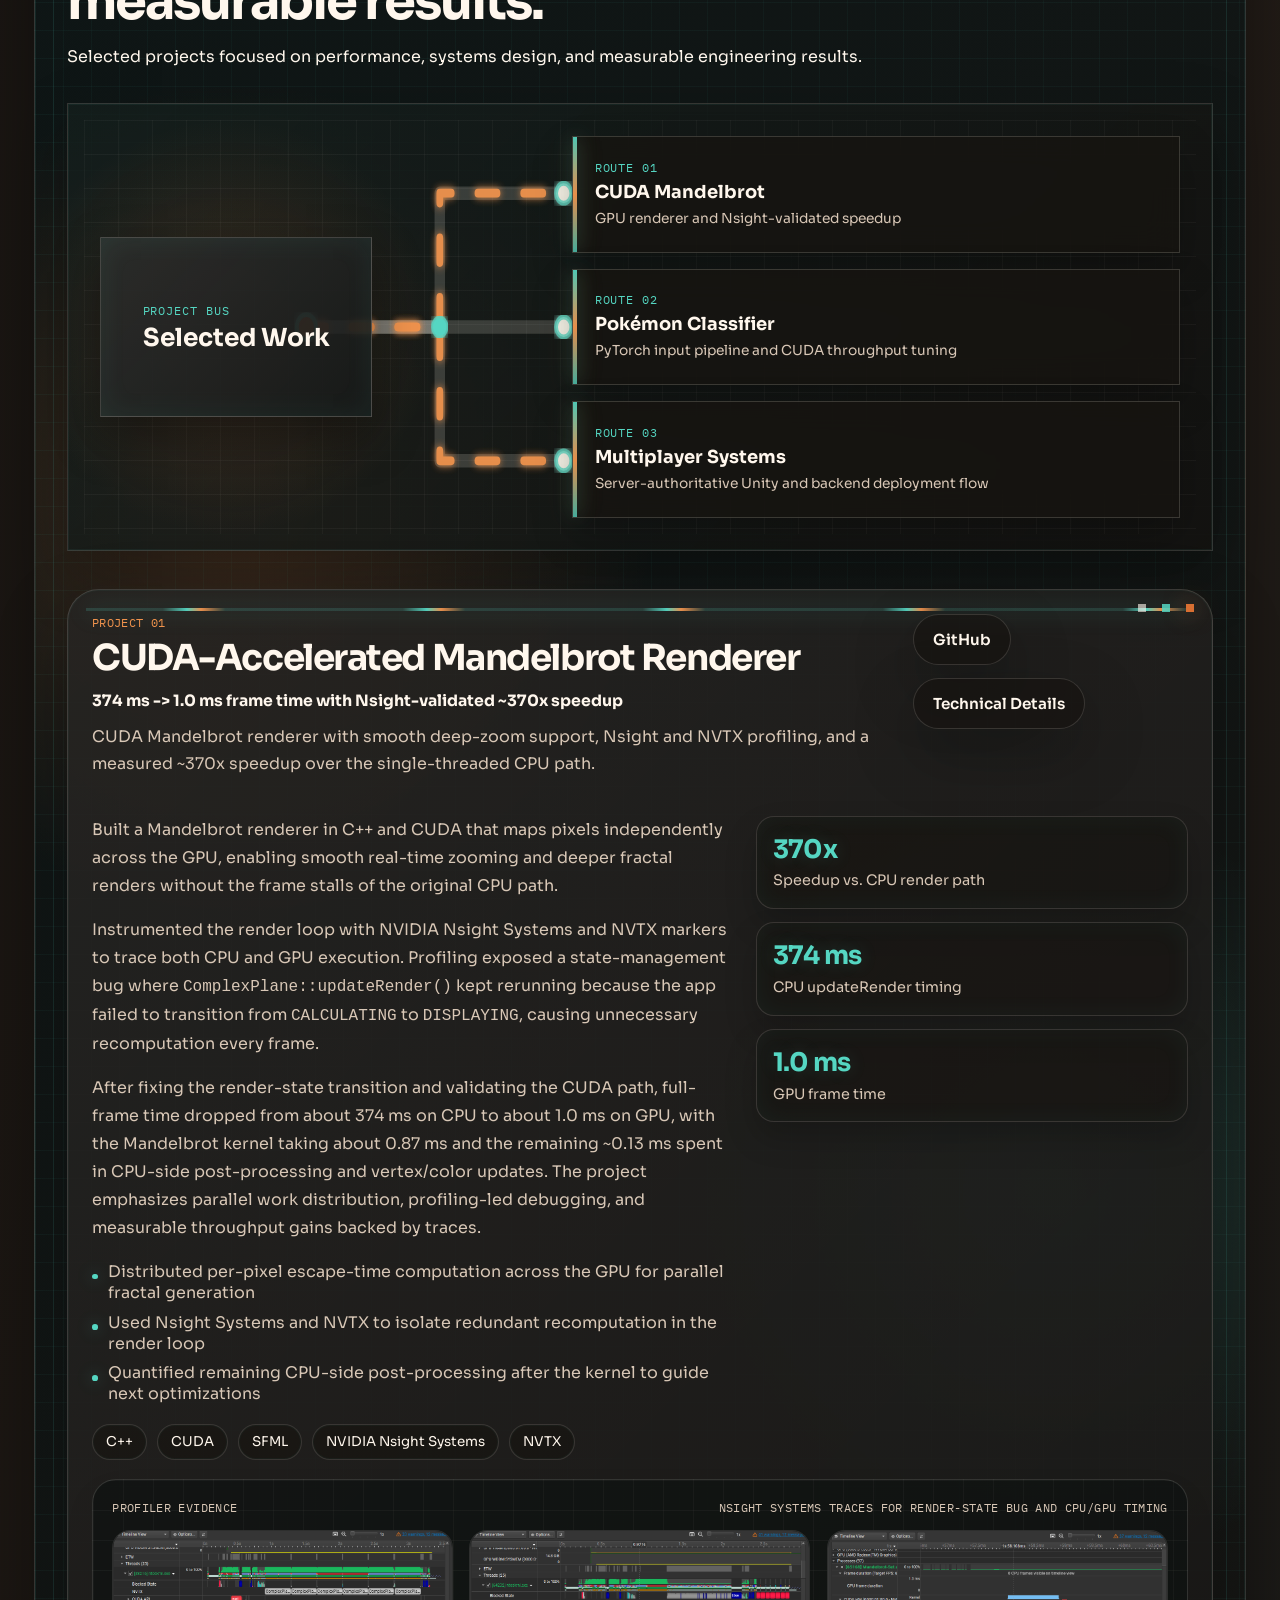
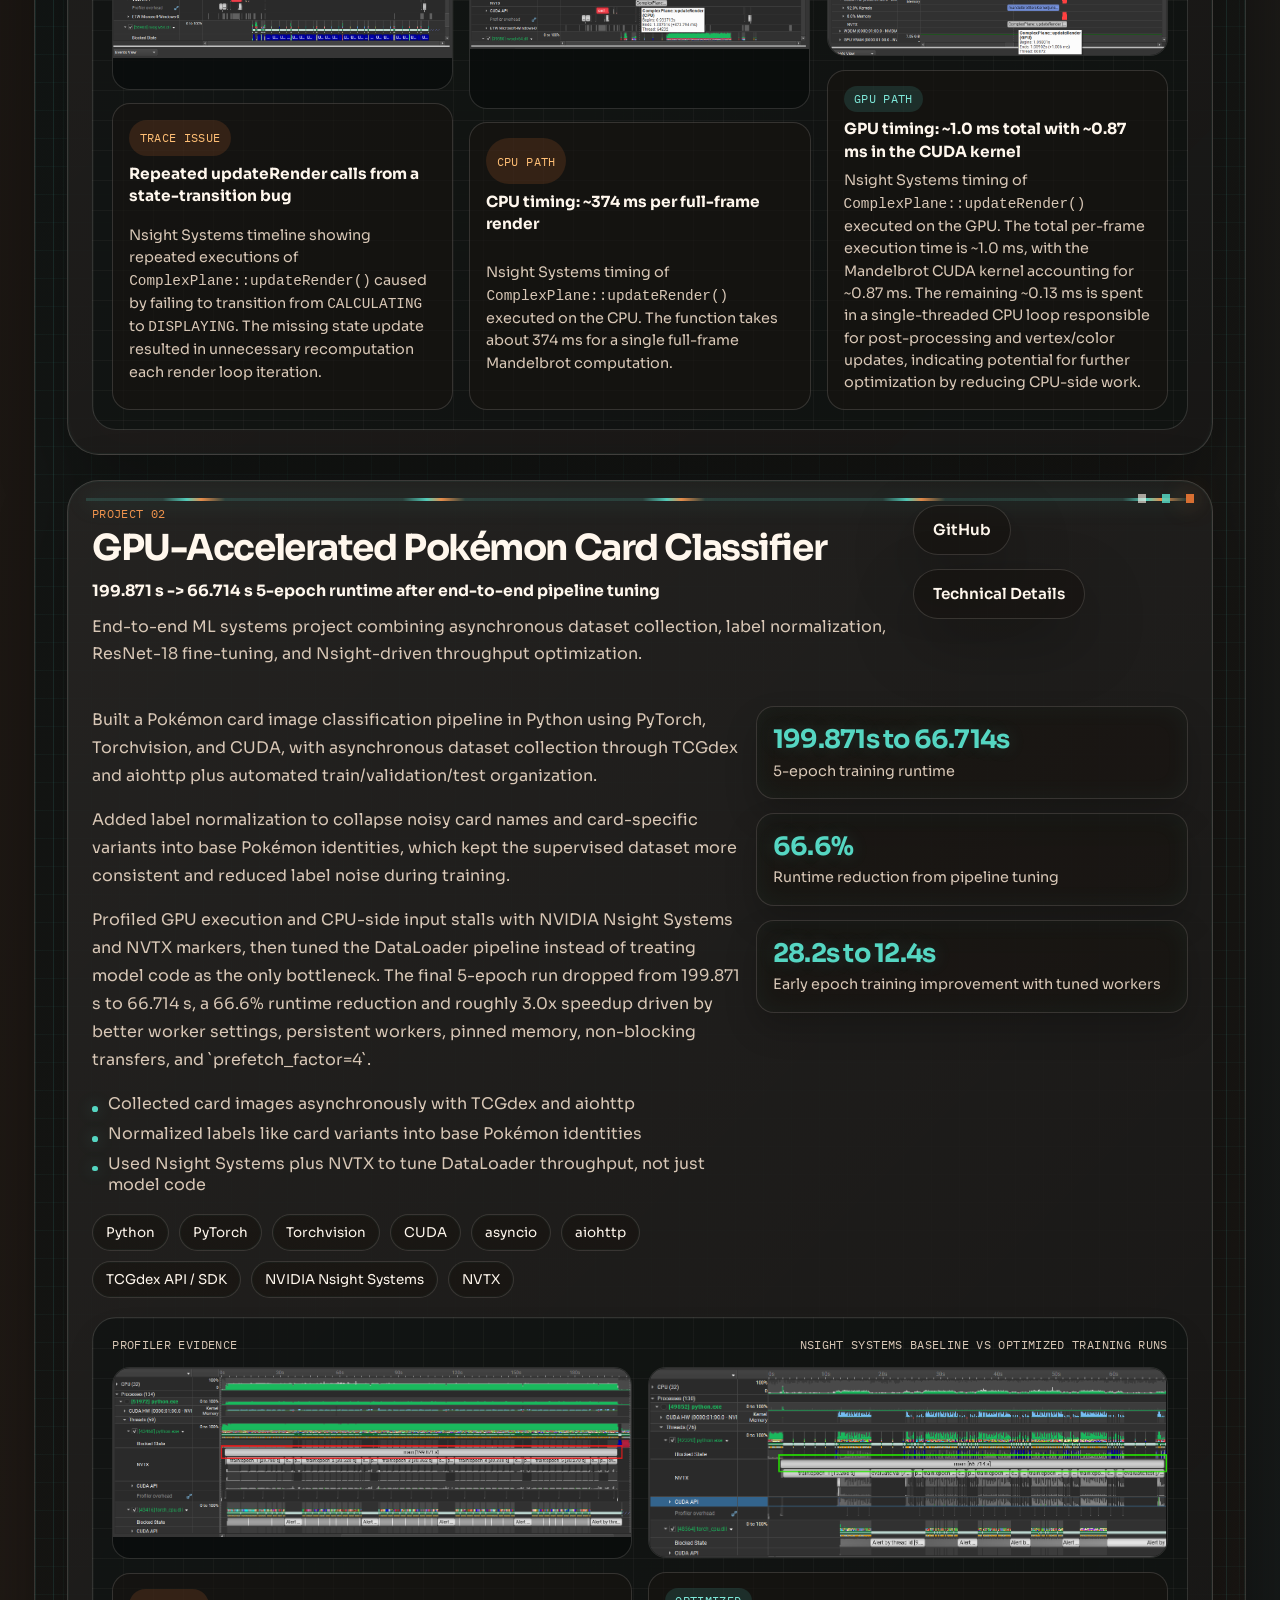
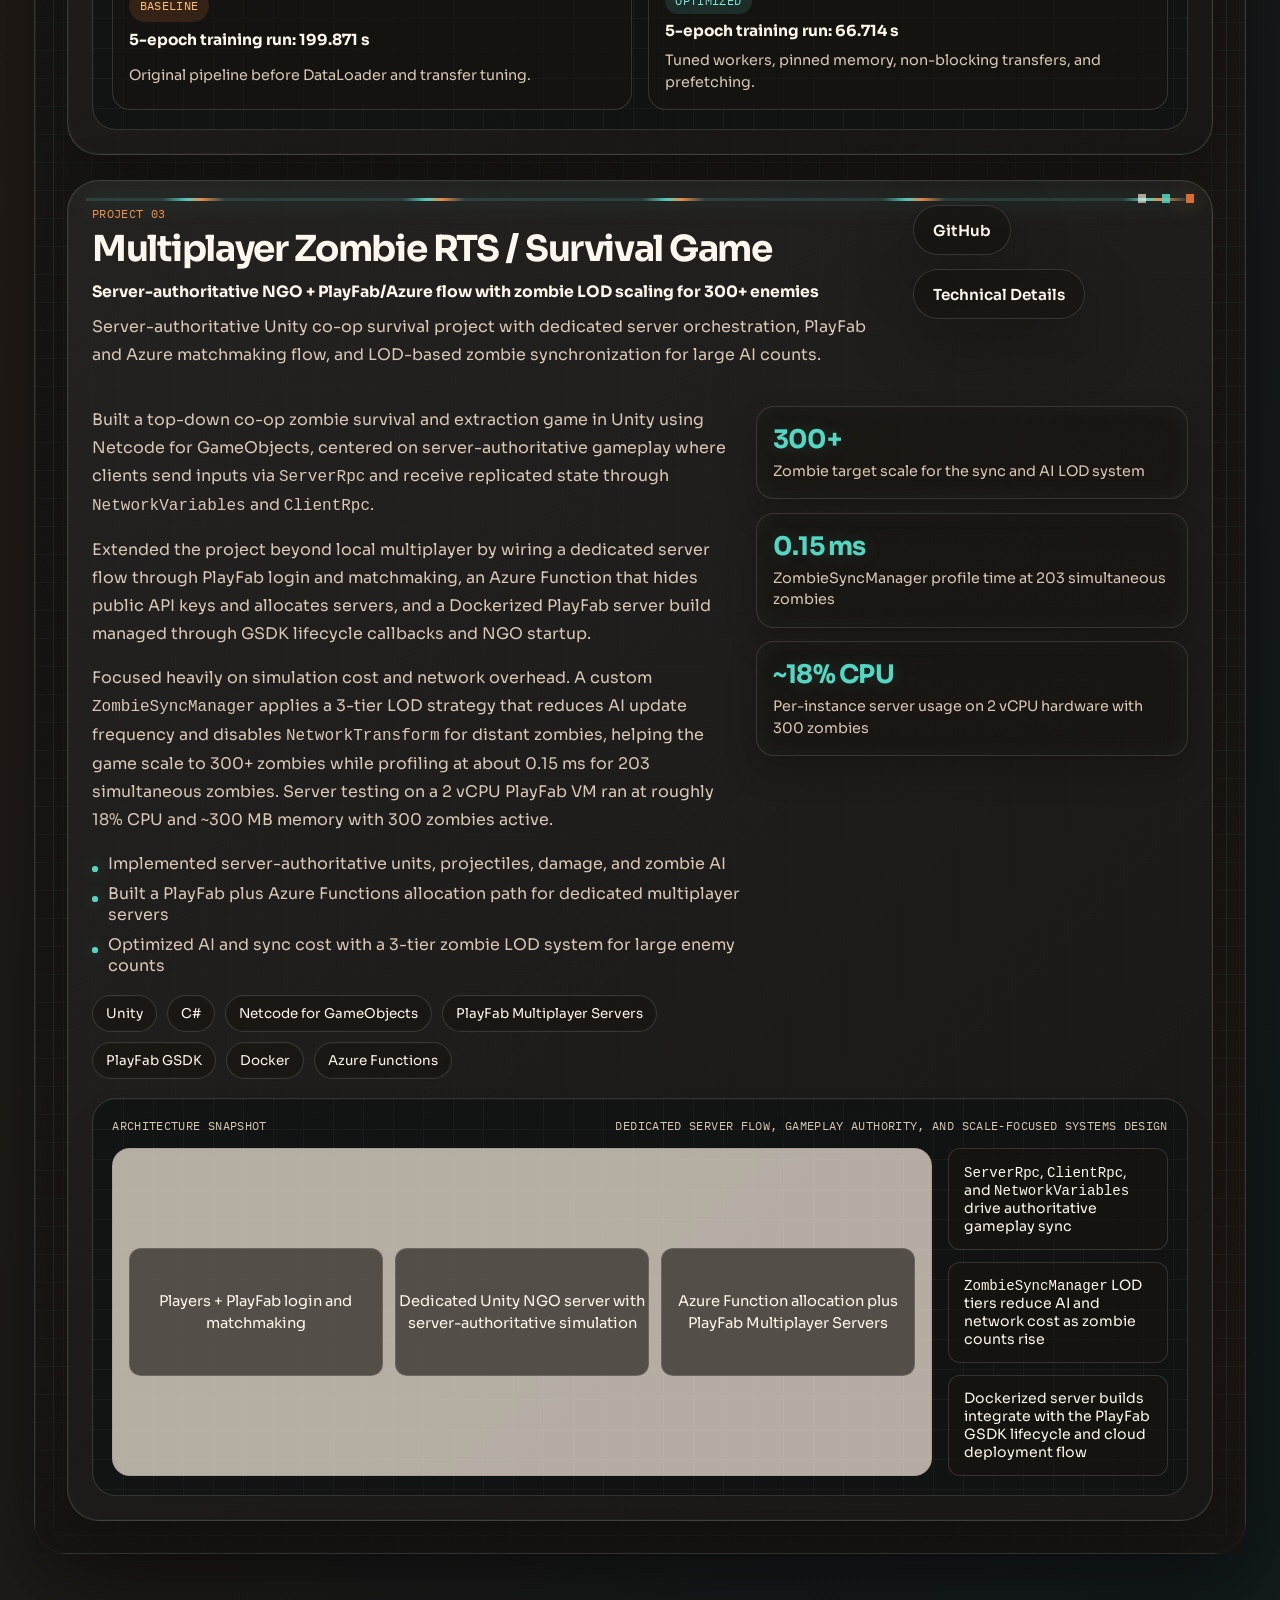
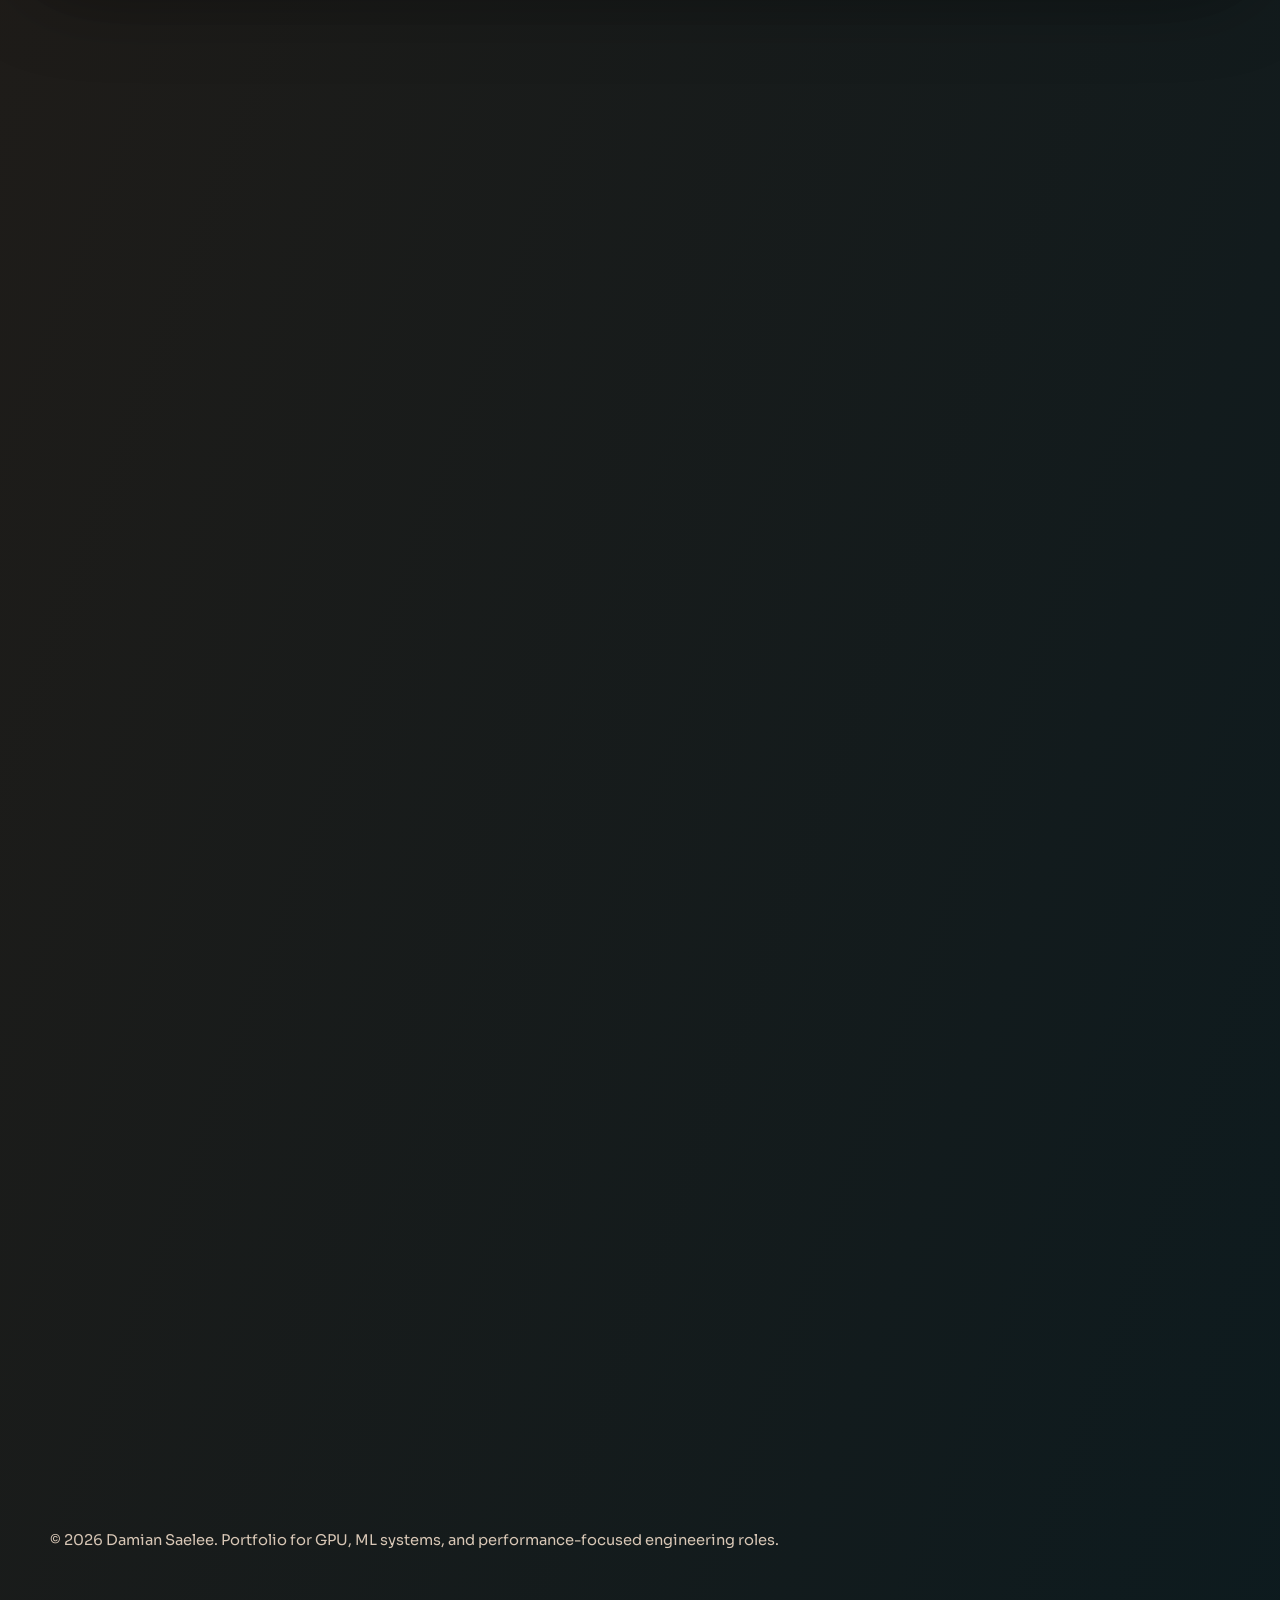
==== commit 5df17fa6: "Rebuild project circuit router" ====
--- a/index.html
+++ b/index.html
@@ -220,7 +220,7 @@
           </div>
 
           <nav class="project-circuit-router" aria-label="Project circuit shortcuts" data-reveal>
-            <svg class="project-circuit-traces" viewBox="0 0 1100 260" aria-hidden="true">
+            <svg class="project-circuit-traces" viewBox="0 0 1200 360" preserveAspectRatio="none" aria-hidden="true">
               <defs>
                 <filter id="landingTraceGlow">
                   <feGaussianBlur stdDeviation="3.5" result="blur" />
@@ -230,17 +230,17 @@
                   </feMerge>
                 </filter>
               </defs>
-              <path class="landing-trace landing-trace-backbone" d="M110 130 H330 V68 H465 V46 H545" />
-              <path class="landing-trace landing-trace-backbone" d="M110 130 H545" />
-              <path class="landing-trace landing-trace-backbone" d="M110 130 H330 V192 H465 V214 H545" />
-              <path class="landing-trace landing-trace-live landing-trace-cuda" d="M110 130 H330 V68 H465 V46 H545" />
-              <path class="landing-trace landing-trace-live landing-trace-pokemon" d="M110 130 H545" />
-              <path class="landing-trace landing-trace-live landing-trace-pokemon landing-trace-pokemon-connector" d="M292 130 H545" />
-              <path class="landing-trace landing-trace-live landing-trace-multiplayer" d="M110 130 H330 V192 H465 V214 H545" />
-              <circle class="landing-solder landing-solder-core" cx="110" cy="130" r="9" />
-              <circle class="landing-solder" cx="545" cy="46" r="8" />
-              <circle class="landing-solder" cx="545" cy="130" r="8" />
-              <circle class="landing-solder" cx="545" cy="214" r="8" />
+              <path class="landing-trace landing-trace-base" d="M250 180 H390 V72 H520" />
+              <path class="landing-trace landing-trace-base" d="M250 180 H520" />
+              <path class="landing-trace landing-trace-base" d="M250 180 H390 V288 H520" />
+              <path class="landing-trace landing-trace-flow landing-trace-flow-cuda" d="M250 180 H390 V72 H520" />
+              <path class="landing-trace landing-trace-flow landing-trace-flow-pokemon" d="M250 180 H520" />
+              <path class="landing-trace landing-trace-flow landing-trace-flow-multiplayer" d="M250 180 H390 V288 H520" />
+              <circle class="landing-solder landing-solder-core" cx="250" cy="180" r="10" />
+              <circle class="landing-solder landing-solder-junction" cx="390" cy="180" r="7" />
+              <circle class="landing-solder" cx="520" cy="72" r="8" />
+              <circle class="landing-solder" cx="520" cy="180" r="8" />
+              <circle class="landing-solder" cx="520" cy="288" r="8" />
             </svg>
 
             <div class="project-router-chip" aria-hidden="true">
--- a/styles.css
+++ b/styles.css
@@ -1363,7 +1363,7 @@
 body.landing-page .project-circuit-router {
   position: relative;
   z-index: 2;
-  min-height: 24rem;
+  min-height: 28rem;
   margin: 2rem 0 2.4rem;
   border: 1px solid rgba(255, 247, 237, 0.14);
   background:
@@ -1390,6 +1390,8 @@
   inset: 0;
   width: 100%;
   height: 100%;
+  overflow: visible;
+  pointer-events: none;
 }
 
 body.landing-page .landing-trace {
@@ -1398,43 +1400,33 @@
   stroke-linejoin: round;
 }
 
-body.landing-page .landing-trace-backbone {
+body.landing-page .landing-trace-base {
   stroke: rgba(255, 247, 237, 0.16);
-  stroke-width: 10;
-}
-
-body.landing-page .landing-trace-live {
+  stroke-width: 11;
+}
+
+body.landing-page .landing-trace-flow {
   filter: url(#landingTraceGlow);
-  stroke: var(--accent-soft);
-  stroke-dasharray: 18 30;
-  stroke-width: 6;
-  animation: landingRouteElectricity 2.8s linear infinite;
-  opacity: 0.9;
-  transition:
-    opacity 180ms ease,
-    stroke-width 180ms ease;
-}
-
-body.landing-page .landing-trace-cuda,
-body.landing-page .landing-trace-pokemon,
-body.landing-page .landing-trace-multiplayer {
   stroke: #f0934d;
-}
-
-body.landing-page .landing-trace-pokemon {
-  animation-delay: -0.9s;
-}
-
-body.landing-page .landing-trace-pokemon-connector {
-  stroke-dasharray: 24 18;
+  stroke-dasharray: 20 28;
   stroke-width: 7;
-  animation-duration: 2.1s;
-  animation-delay: -0.35s;
-  opacity: 0.98;
-}
-
-body.landing-page .landing-trace-multiplayer {
-  animation-delay: -1.7s;
+  animation: landingRouteElectricity 2s linear infinite;
+  opacity: 0.95;
+}
+
+body.landing-page .landing-trace-flow-pokemon {
+  stroke: #ffb071;
+  stroke-width: 8.5;
+  animation-duration: 1.65s;
+  animation-delay: -0.55s;
+}
+
+body.landing-page .landing-trace-flow-cuda {
+  animation-delay: -1.25s;
+}
+
+body.landing-page .landing-trace-flow-multiplayer {
+  animation-delay: -0.95s;
 }
 
 body.landing-page .landing-solder {
@@ -1448,15 +1440,19 @@
   fill: var(--accent);
 }
 
+body.landing-page .landing-solder-junction {
+  fill: var(--accent-soft);
+}
+
 body.landing-page .project-router-chip {
   position: absolute;
   top: 50%;
   left: 2rem;
-  z-index: 2;
+  z-index: 3;
   display: grid;
   gap: 0.35rem;
-  width: 16rem;
-  min-height: 11rem;
+  width: 17rem;
+  min-height: 11.25rem;
   padding: 1.4rem;
   place-content: center;
   border: 1px solid rgba(255, 247, 237, 0.18);
@@ -1485,20 +1481,21 @@
 
 body.landing-page .project-circuit-links {
   position: absolute;
-  inset: 2rem 1.6rem 2rem auto;
-  z-index: 2;
-  display: grid;
-  width: min(38rem, calc(100% - 24rem));
+  inset: 2rem 2rem 2rem auto;
+  z-index: 3;
+  display: grid;
+  width: min(38rem, calc(100% - 28rem));
   gap: 1rem;
 }
 
 body.landing-page .project-circuit-node {
   position: relative;
+  isolation: isolate;
   display: grid;
   align-content: center;
   gap: 0.38rem;
   min-height: 5.9rem;
-  padding: 1rem 1.1rem;
+  padding: 1rem 1.1rem 1rem 1.35rem;
   border: 1px solid rgba(255, 247, 237, 0.16);
   background: rgba(23, 20, 17, 0.76);
   box-shadow: 0 18px 42px rgba(0, 0, 0, 0.24);
@@ -1510,6 +1507,29 @@
     background-color 180ms ease;
 }
 
+body.landing-page .project-circuit-node::before {
+  content: "";
+  position: absolute;
+  inset: 0 auto 0 0;
+  z-index: 1;
+  width: 4px;
+  pointer-events: none;
+  background: linear-gradient(
+    180deg,
+    rgba(85, 214, 194, 0.92),
+    rgba(240, 147, 77, 0.96),
+    rgba(85, 214, 194, 0.78)
+  );
+  box-shadow:
+    0 0 18px rgba(85, 214, 194, 0.35),
+    0 0 26px rgba(240, 147, 77, 0.25);
+}
+
+body.landing-page .project-circuit-node > * {
+  position: relative;
+  z-index: 2;
+}
+
 body.landing-page .project-circuit-node strong {
   font-size: 1.12rem;
 }
@@ -1533,25 +1553,6 @@
 body.landing-page .project-circuit-node:focus-visible {
   outline: 2px solid rgba(85, 214, 194, 0.86);
   outline-offset: 4px;
-}
-
-body.landing-page .project-circuit-router:has(.project-circuit-node-cuda:hover) .landing-trace-live:not(.landing-trace-cuda),
-body.landing-page .project-circuit-router:has(.project-circuit-node-cuda:focus-visible) .landing-trace-live:not(.landing-trace-cuda),
-body.landing-page .project-circuit-router:has(.project-circuit-node-pokemon:hover) .landing-trace-live:not(.landing-trace-pokemon),
-body.landing-page .project-circuit-router:has(.project-circuit-node-pokemon:focus-visible) .landing-trace-live:not(.landing-trace-pokemon),
-body.landing-page .project-circuit-router:has(.project-circuit-node-multiplayer:hover) .landing-trace-live:not(.landing-trace-multiplayer),
-body.landing-page .project-circuit-router:has(.project-circuit-node-multiplayer:focus-visible) .landing-trace-live:not(.landing-trace-multiplayer) {
-  opacity: 0.22;
-}
-
-body.landing-page .project-circuit-router:has(.project-circuit-node-cuda:hover) .landing-trace-cuda,
-body.landing-page .project-circuit-router:has(.project-circuit-node-cuda:focus-visible) .landing-trace-cuda,
-body.landing-page .project-circuit-router:has(.project-circuit-node-pokemon:hover) .landing-trace-pokemon,
-body.landing-page .project-circuit-router:has(.project-circuit-node-pokemon:focus-visible) .landing-trace-pokemon,
-body.landing-page .project-circuit-router:has(.project-circuit-node-multiplayer:hover) .landing-trace-multiplayer,
-body.landing-page .project-circuit-router:has(.project-circuit-node-multiplayer:focus-visible) .landing-trace-multiplayer {
-  opacity: 1;
-  stroke-width: 9;
 }
 
 body.landing-page .project-stack {
@@ -2012,6 +2013,9 @@
   body.landing-page .project-circuit-node:not(:last-child)::after {
     content: "";
     position: absolute;
+    top: auto;
+    right: auto;
+    z-index: 0;
     left: 1.25rem;
     bottom: -1rem;
     width: 3px;
@@ -2025,6 +2029,15 @@
         rgba(85, 214, 194, 0.16)
       );
     box-shadow: 0 0 18px rgba(85, 214, 194, 0.38);
+    opacity: 1;
+    transform: none;
+    background-size: auto;
+    animation: none;
+    transition: none;
+  }
+
+  body.landing-page .project-circuit-node:last-child::after {
+    content: none;
   }
 }
 
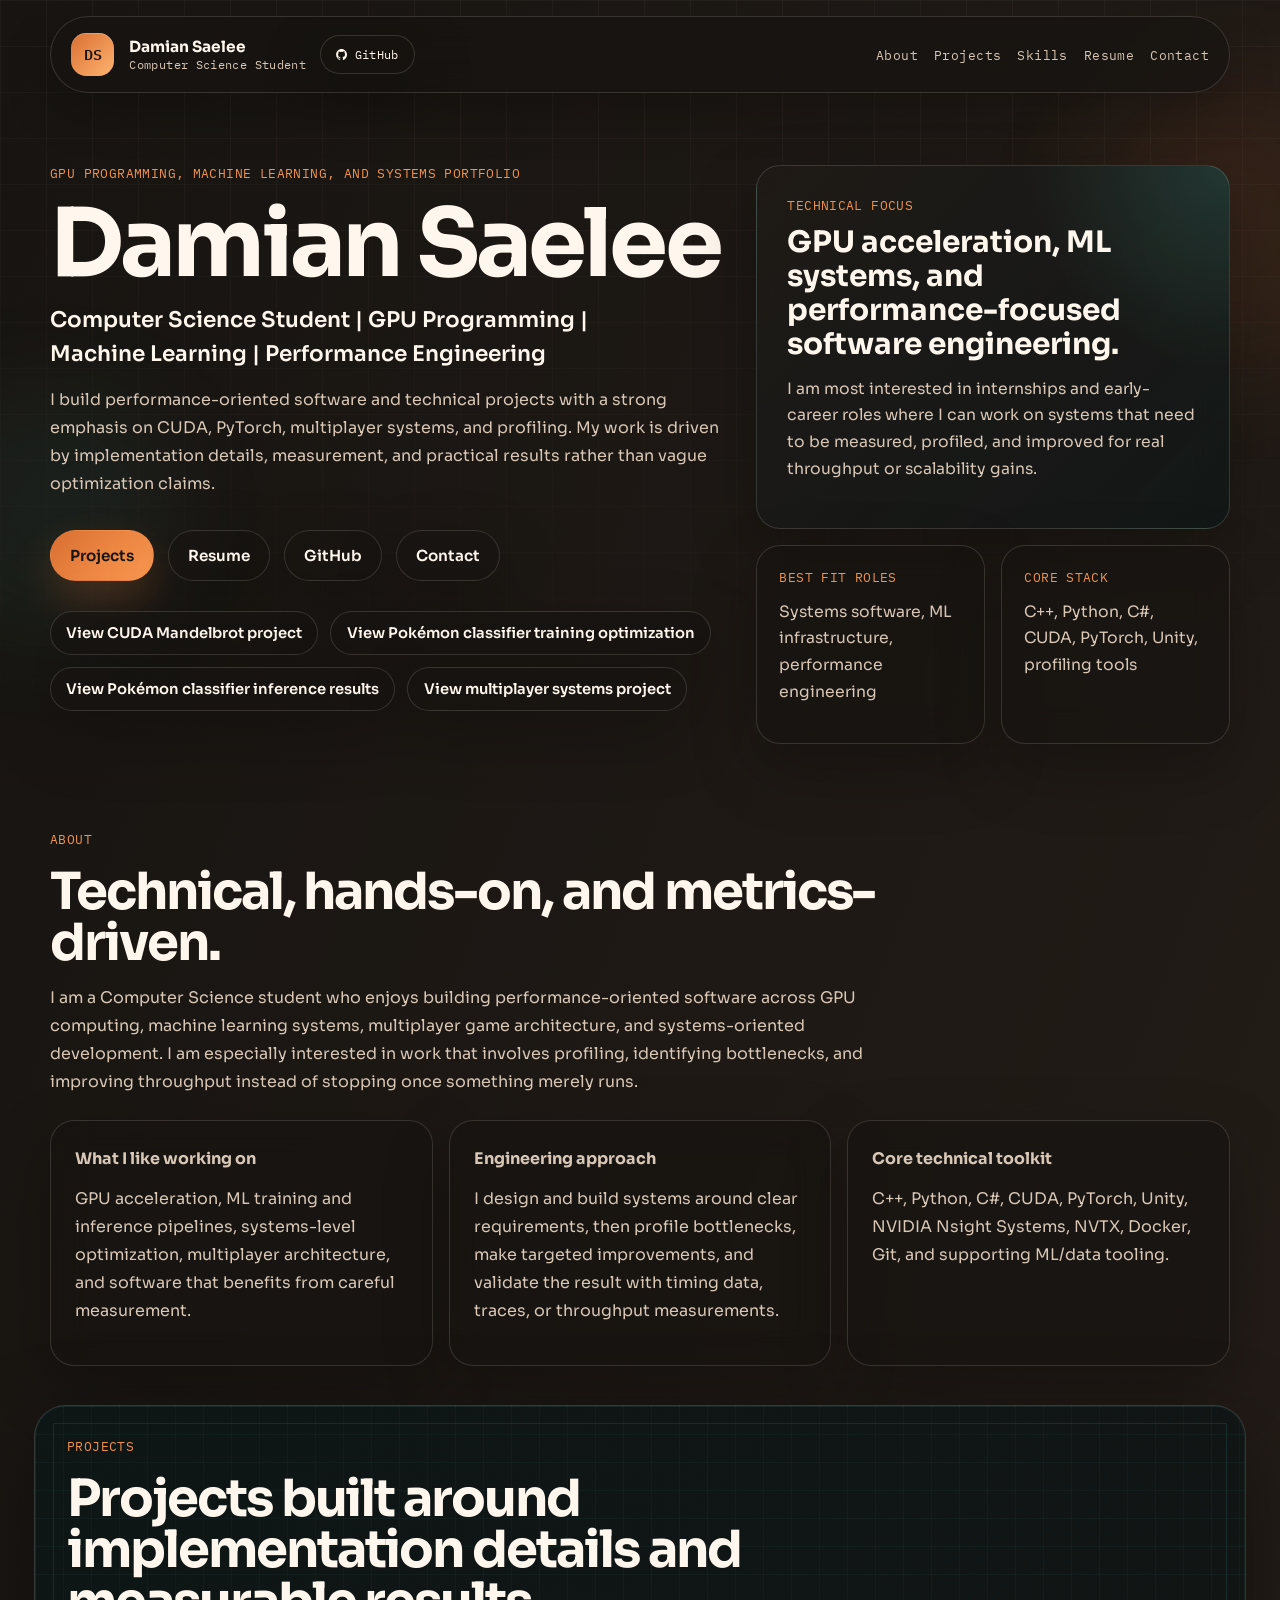
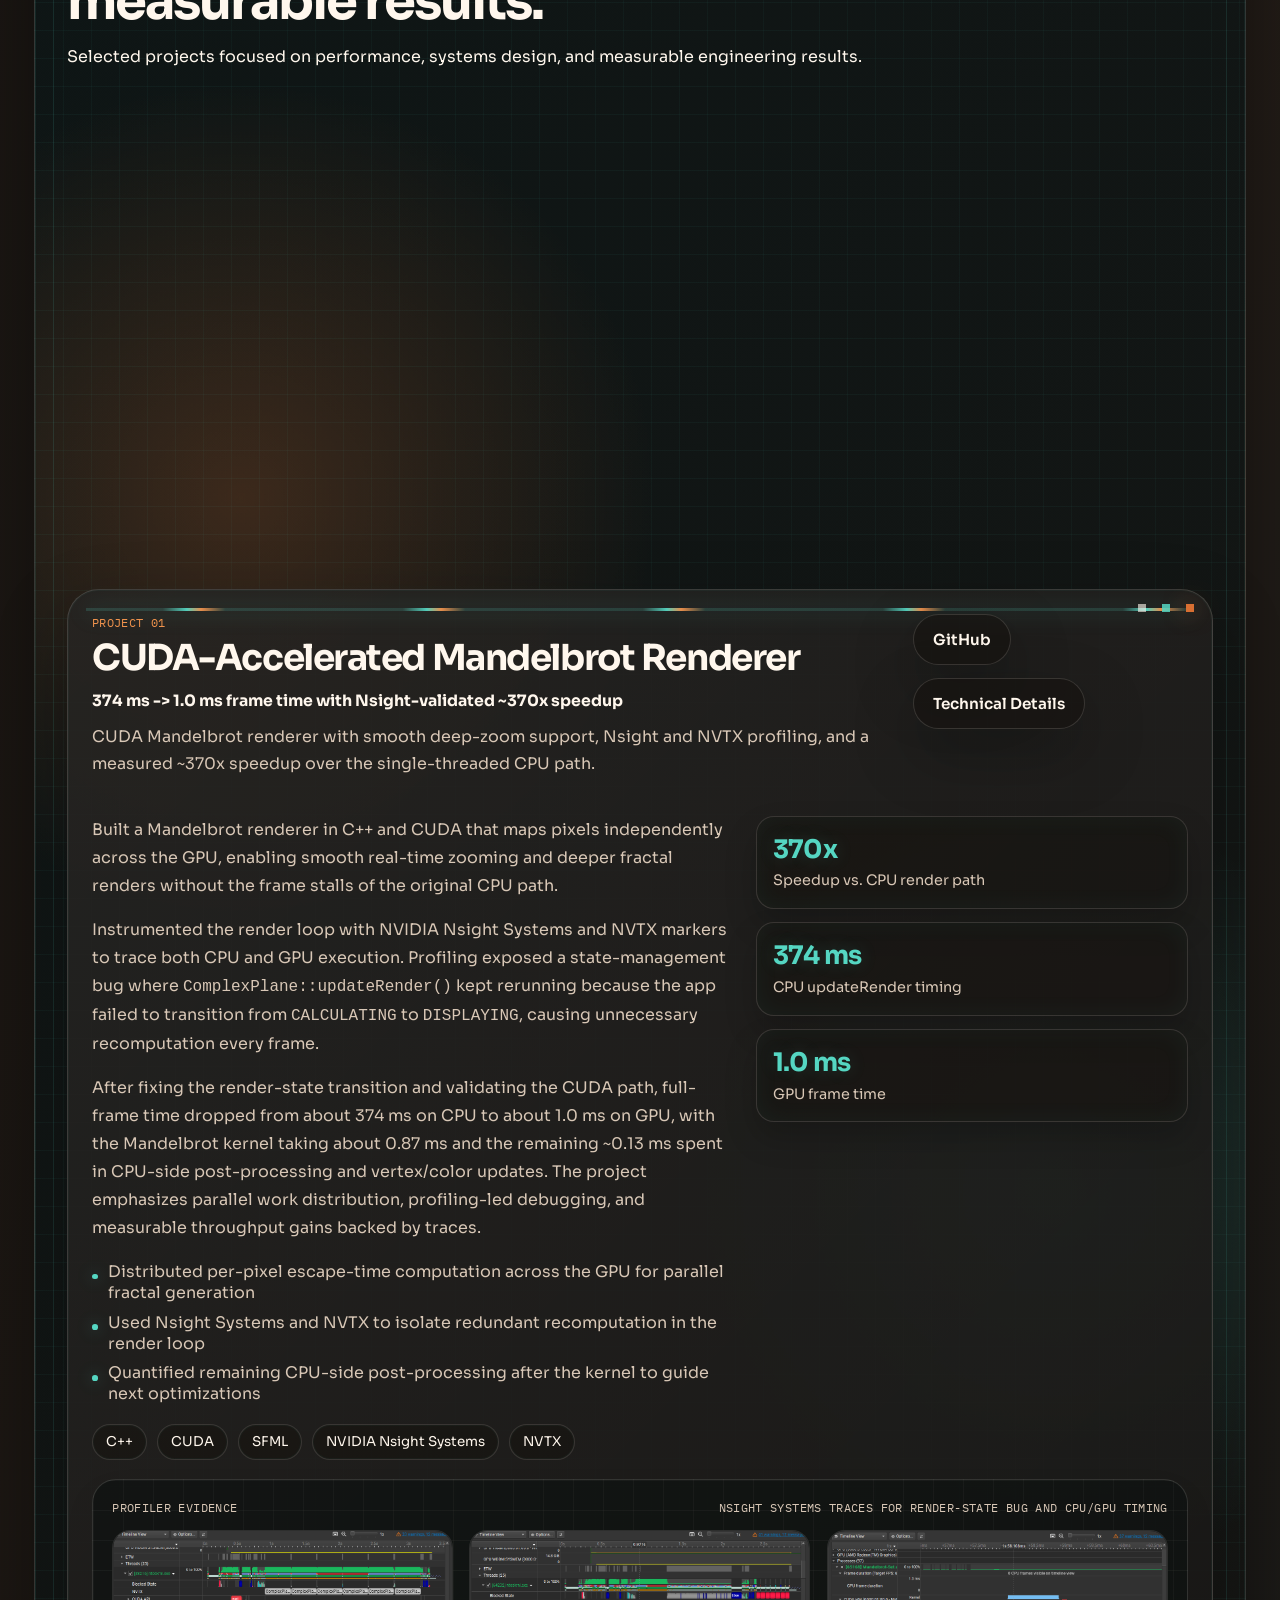
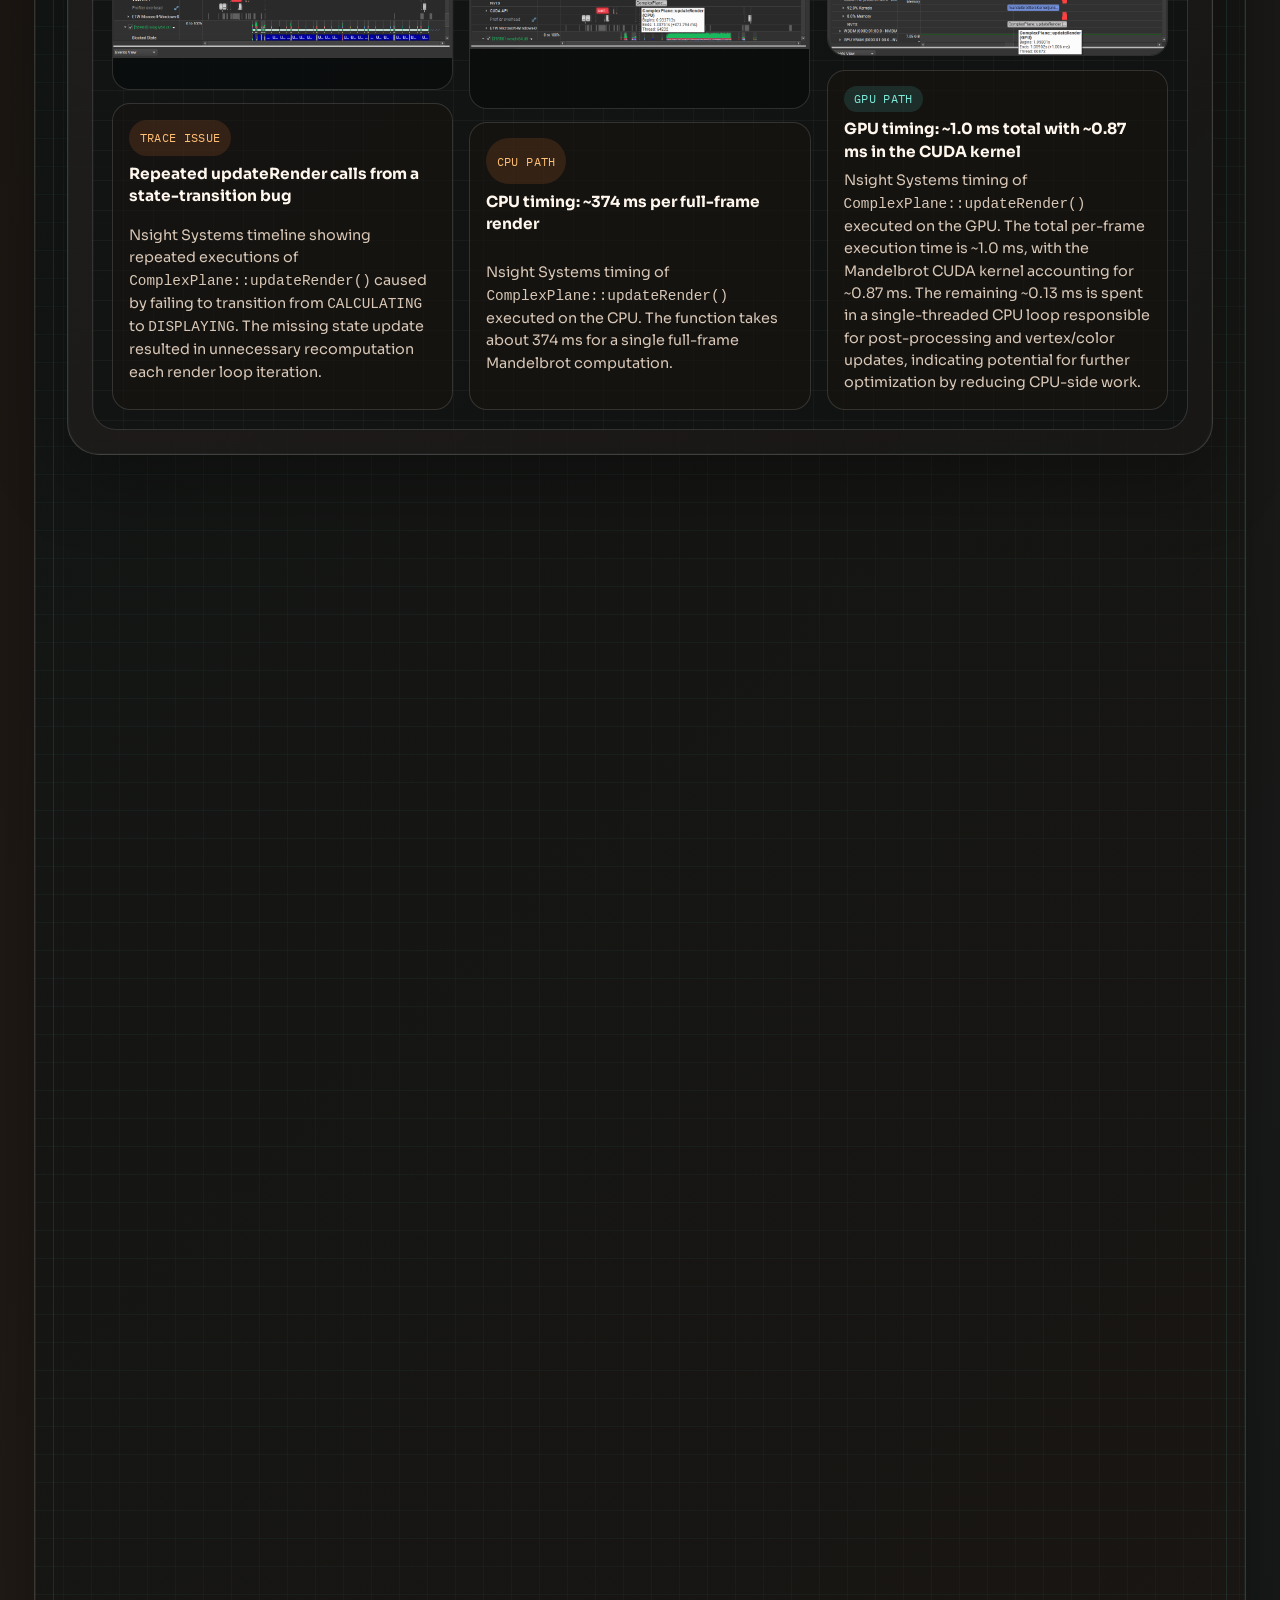
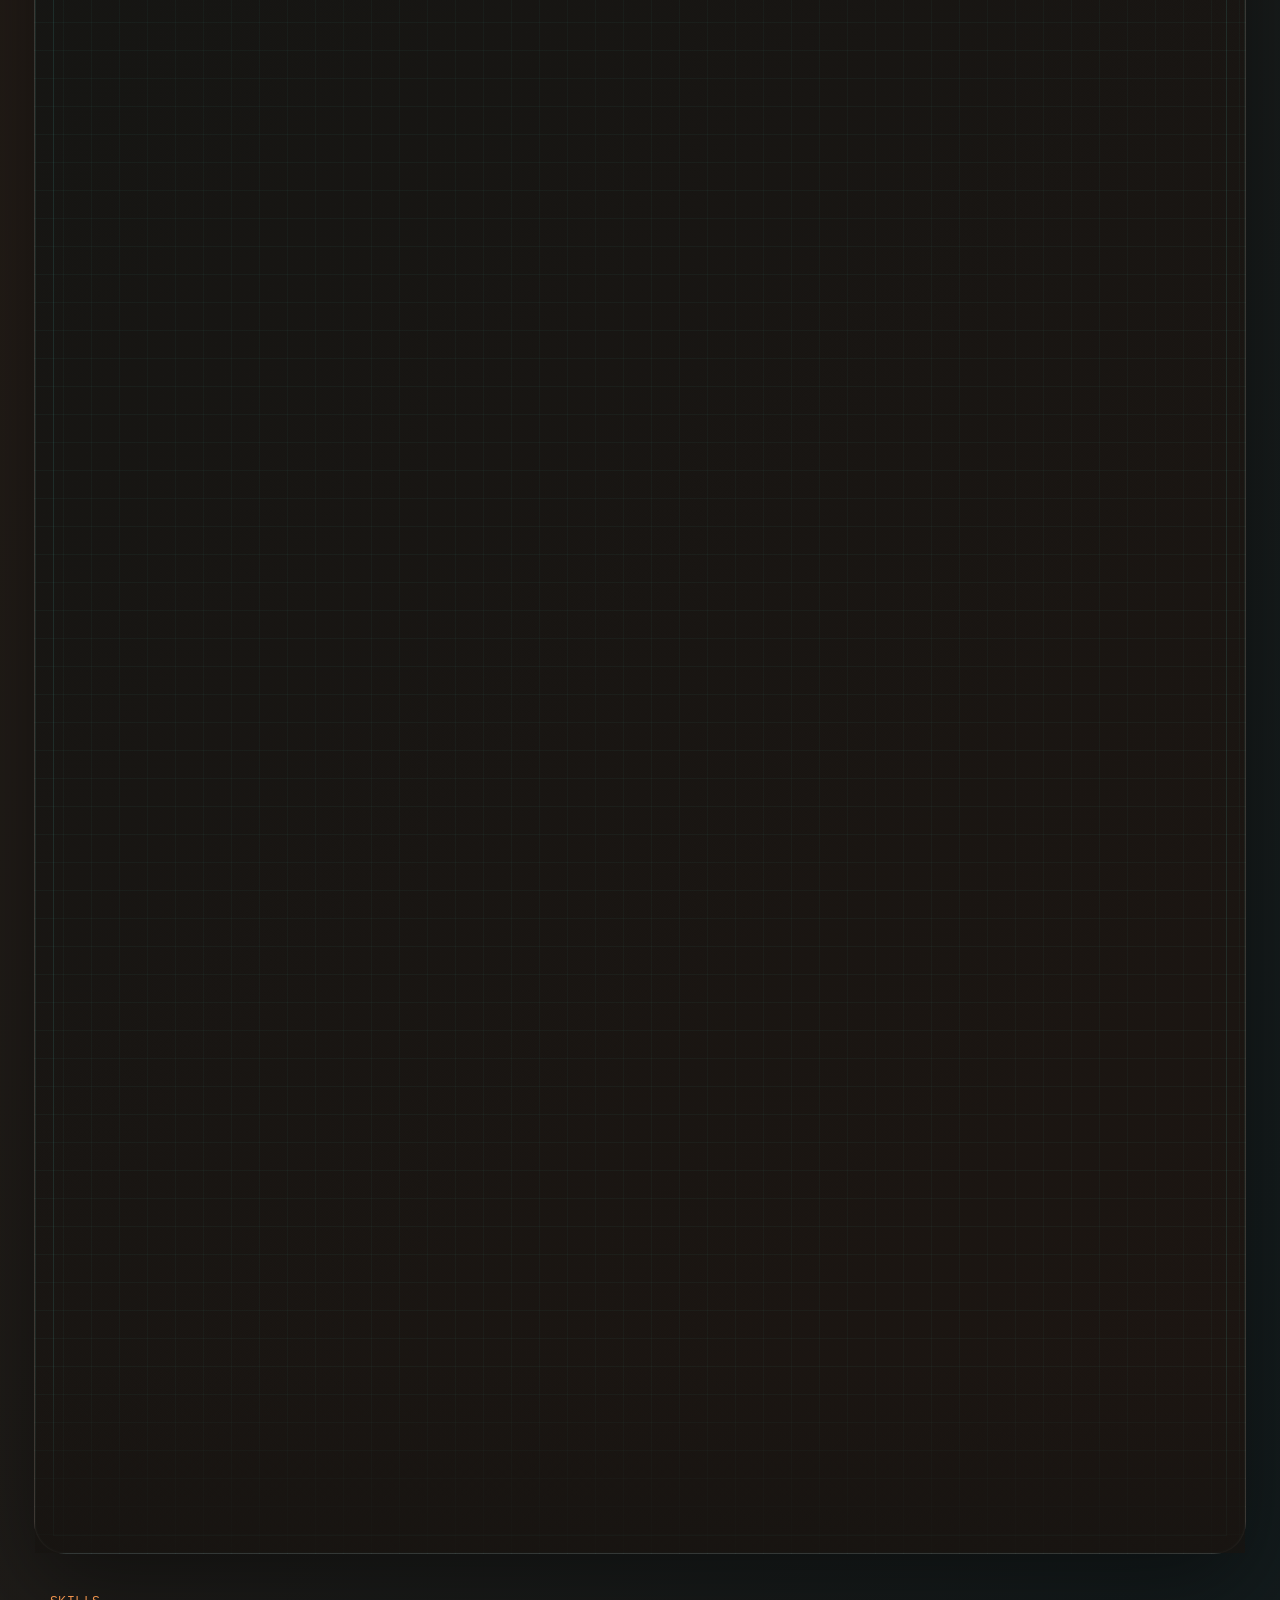
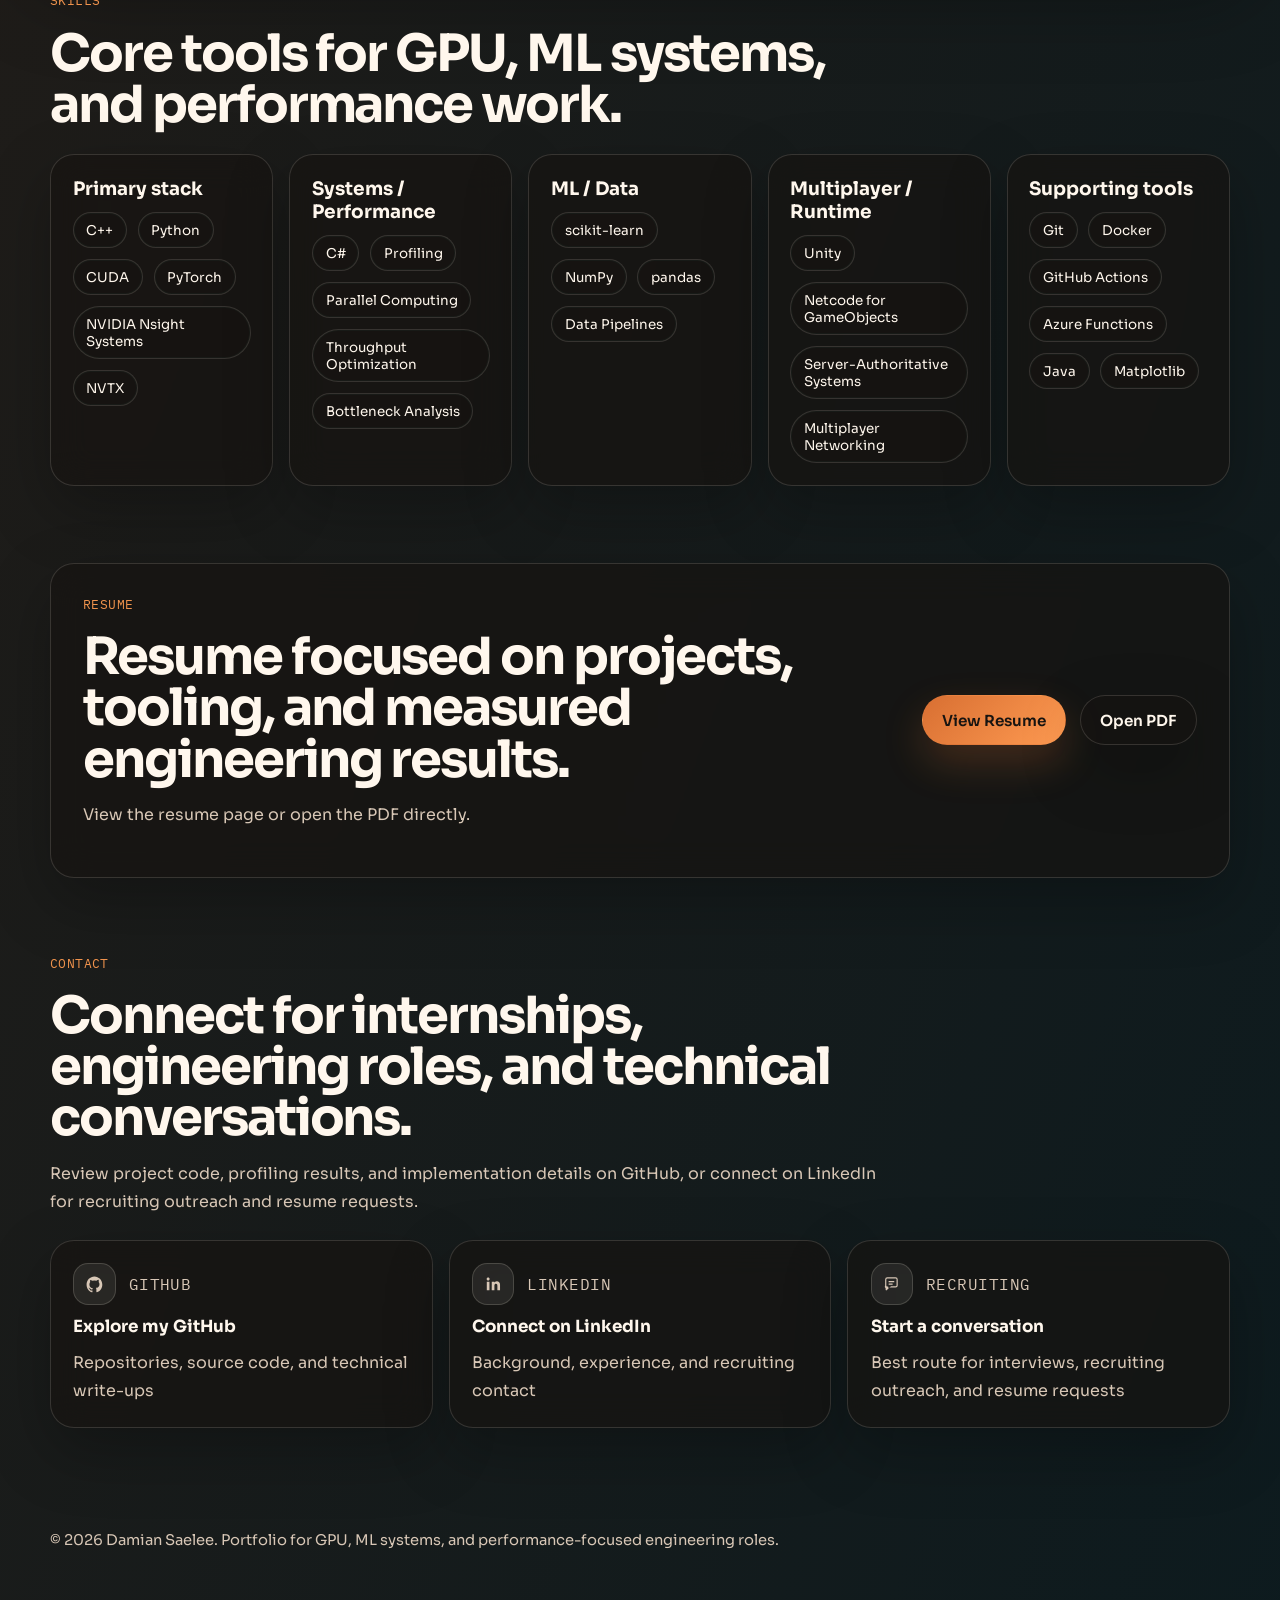
==== commit 4f75b9d2: "Fix project circuit middle route" ====
--- a/index.html
+++ b/index.html
@@ -230,18 +230,49 @@
                   </feMerge>
                 </filter>
               </defs>
-              <path class="landing-trace landing-trace-base" d="M250 180 H390 V72 H520" />
-              <path class="landing-trace landing-trace-base" d="M250 180 H520" />
-              <path class="landing-trace landing-trace-base" d="M250 180 H390 V288 H520" />
-              <path class="landing-trace landing-trace-flow landing-trace-flow-cuda" d="M250 180 H390 V72 H520" />
-              <path class="landing-trace landing-trace-flow landing-trace-flow-pokemon" d="M250 180 H520" />
-              <path class="landing-trace landing-trace-flow landing-trace-flow-multiplayer" d="M250 180 H390 V288 H520" />
+              <path class="landing-trace landing-trace-base" d="M250 180 H390" />
+              <path class="landing-trace landing-trace-base" d="M390 180 V72 H520" />
+              <path class="landing-trace landing-trace-base" d="M390 180 H520" />
+              <path class="landing-trace landing-trace-base" d="M390 180 V288 H520" />
+              <path class="landing-trace landing-trace-flow landing-trace-flow-bus" d="M250 180 H390" />
+              <path class="landing-trace landing-trace-flow landing-trace-flow-cuda" d="M390 180 V72 H520" />
+              <path class="landing-trace landing-trace-flow landing-trace-flow-pokemon" d="M390 180 H520" />
+              <path class="landing-trace landing-trace-flow landing-trace-flow-multiplayer" d="M390 180 V288 H520" />
+              <circle class="landing-charge landing-charge-bus" r="7">
+                <animateMotion
+                  dur="1.15s"
+                  repeatCount="indefinite"
+                  path="M250 180 H390"
+                />
+              </circle>
+              <circle class="landing-charge landing-charge-cuda" r="7">
+                <animateMotion
+                  dur="1.55s"
+                  repeatCount="indefinite"
+                  path="M390 180 V72 H520"
+                />
+              </circle>
+              <circle class="landing-charge landing-charge-pokemon" r="8">
+                <animateMotion
+                  dur="1.1s"
+                  repeatCount="indefinite"
+                  path="M390 180 H520"
+                />
+              </circle>
+              <circle class="landing-charge landing-charge-multiplayer" r="7">
+                <animateMotion
+                  dur="1.6s"
+                  repeatCount="indefinite"
+                  path="M390 180 V288 H520"
+                />
+              </circle>
               <circle class="landing-solder landing-solder-core" cx="250" cy="180" r="10" />
               <circle class="landing-solder landing-solder-junction" cx="390" cy="180" r="7" />
               <circle class="landing-solder" cx="520" cy="72" r="8" />
               <circle class="landing-solder" cx="520" cy="180" r="8" />
               <circle class="landing-solder" cx="520" cy="288" r="8" />
             </svg>
+            <span class="project-circuit-middle-connector" aria-hidden="true"></span>
 
             <div class="project-router-chip" aria-hidden="true">
               <span>Project bus</span>
--- a/styles.css
+++ b/styles.css
@@ -1388,12 +1388,38 @@
 body.landing-page .project-circuit-traces {
   position: absolute;
   inset: 0;
+  z-index: 1;
   width: 100%;
   height: 100%;
   overflow: visible;
   pointer-events: none;
 }
 
+body.landing-page .project-circuit-middle-connector {
+  position: absolute;
+  top: 50%;
+  right: calc(2rem + min(38rem, calc(100% - 28rem)));
+  left: calc(2rem + 17rem);
+  z-index: 2;
+  height: 0.62rem;
+  pointer-events: none;
+  border-radius: 999px;
+  background:
+    repeating-linear-gradient(
+      90deg,
+      transparent 0 0.45rem,
+      rgba(255, 191, 117, 0.98) 0.45rem 2rem,
+      transparent 2rem 2.9rem
+    );
+  background-size: 5.8rem 100%;
+  box-shadow:
+    0 0 10px rgba(255, 191, 117, 0.72),
+    0 0 22px rgba(240, 147, 77, 0.42),
+    0 0 34px rgba(85, 214, 194, 0.18);
+  transform: translateY(-50%);
+  animation: landingMiddleConnectorFlow 0.95s linear infinite;
+}
+
 body.landing-page .landing-trace {
   fill: none;
   stroke-linecap: round;
@@ -1408,25 +1434,54 @@
 body.landing-page .landing-trace-flow {
   filter: url(#landingTraceGlow);
   stroke: #f0934d;
-  stroke-dasharray: 20 28;
+  stroke-dasharray: 24 18;
   stroke-width: 7;
-  animation: landingRouteElectricity 2s linear infinite;
+  animation: landingRouteElectricity 1.6s linear infinite;
   opacity: 0.95;
 }
 
+body.landing-page .landing-trace-flow-bus {
+  stroke: #f0934d;
+  stroke-dasharray: 22 14;
+  stroke-width: 8;
+  animation-duration: 1.05s;
+}
+
 body.landing-page .landing-trace-flow-pokemon {
+  stroke: var(--accent-soft);
+  stroke-dasharray: 24 14;
+  stroke-width: 10;
+  animation-duration: 0.95s;
+  animation-delay: -0.15s;
+  opacity: 1;
+}
+
+body.landing-page .landing-trace-flow-cuda {
+  animation-delay: -0.55s;
+}
+
+body.landing-page .landing-trace-flow-multiplayer {
+  animation-delay: -0.8s;
+}
+
+body.landing-page .landing-charge {
+  filter: url(#landingTraceGlow);
+  fill: var(--accent-warm);
+  opacity: 0.96;
+  pointer-events: none;
+}
+
+body.landing-page .landing-charge-pokemon {
+  fill: var(--accent-soft);
   stroke: #ffb071;
-  stroke-width: 8.5;
-  animation-duration: 1.65s;
-  animation-delay: -0.55s;
-}
-
-body.landing-page .landing-trace-flow-cuda {
-  animation-delay: -1.25s;
-}
-
-body.landing-page .landing-trace-flow-multiplayer {
-  animation-delay: -0.95s;
+  stroke-width: 3;
+}
+
+body.landing-page .landing-charge-bus,
+body.landing-page .landing-charge-cuda,
+body.landing-page .landing-charge-multiplayer {
+  stroke: var(--accent-soft);
+  stroke-width: 2.5;
 }
 
 body.landing-page .landing-solder {
@@ -1737,6 +1792,16 @@
 
   to {
     stroke-dashoffset: 0;
+  }
+}
+
+@keyframes landingMiddleConnectorFlow {
+  from {
+    background-position: 5.8rem 0;
+  }
+
+  to {
+    background-position: 0 0;
   }
 }
 
@@ -1990,6 +2055,10 @@
   }
 
   body.landing-page .project-circuit-traces {
+    display: none;
+  }
+
+  body.landing-page .project-circuit-middle-connector {
     display: none;
   }
 
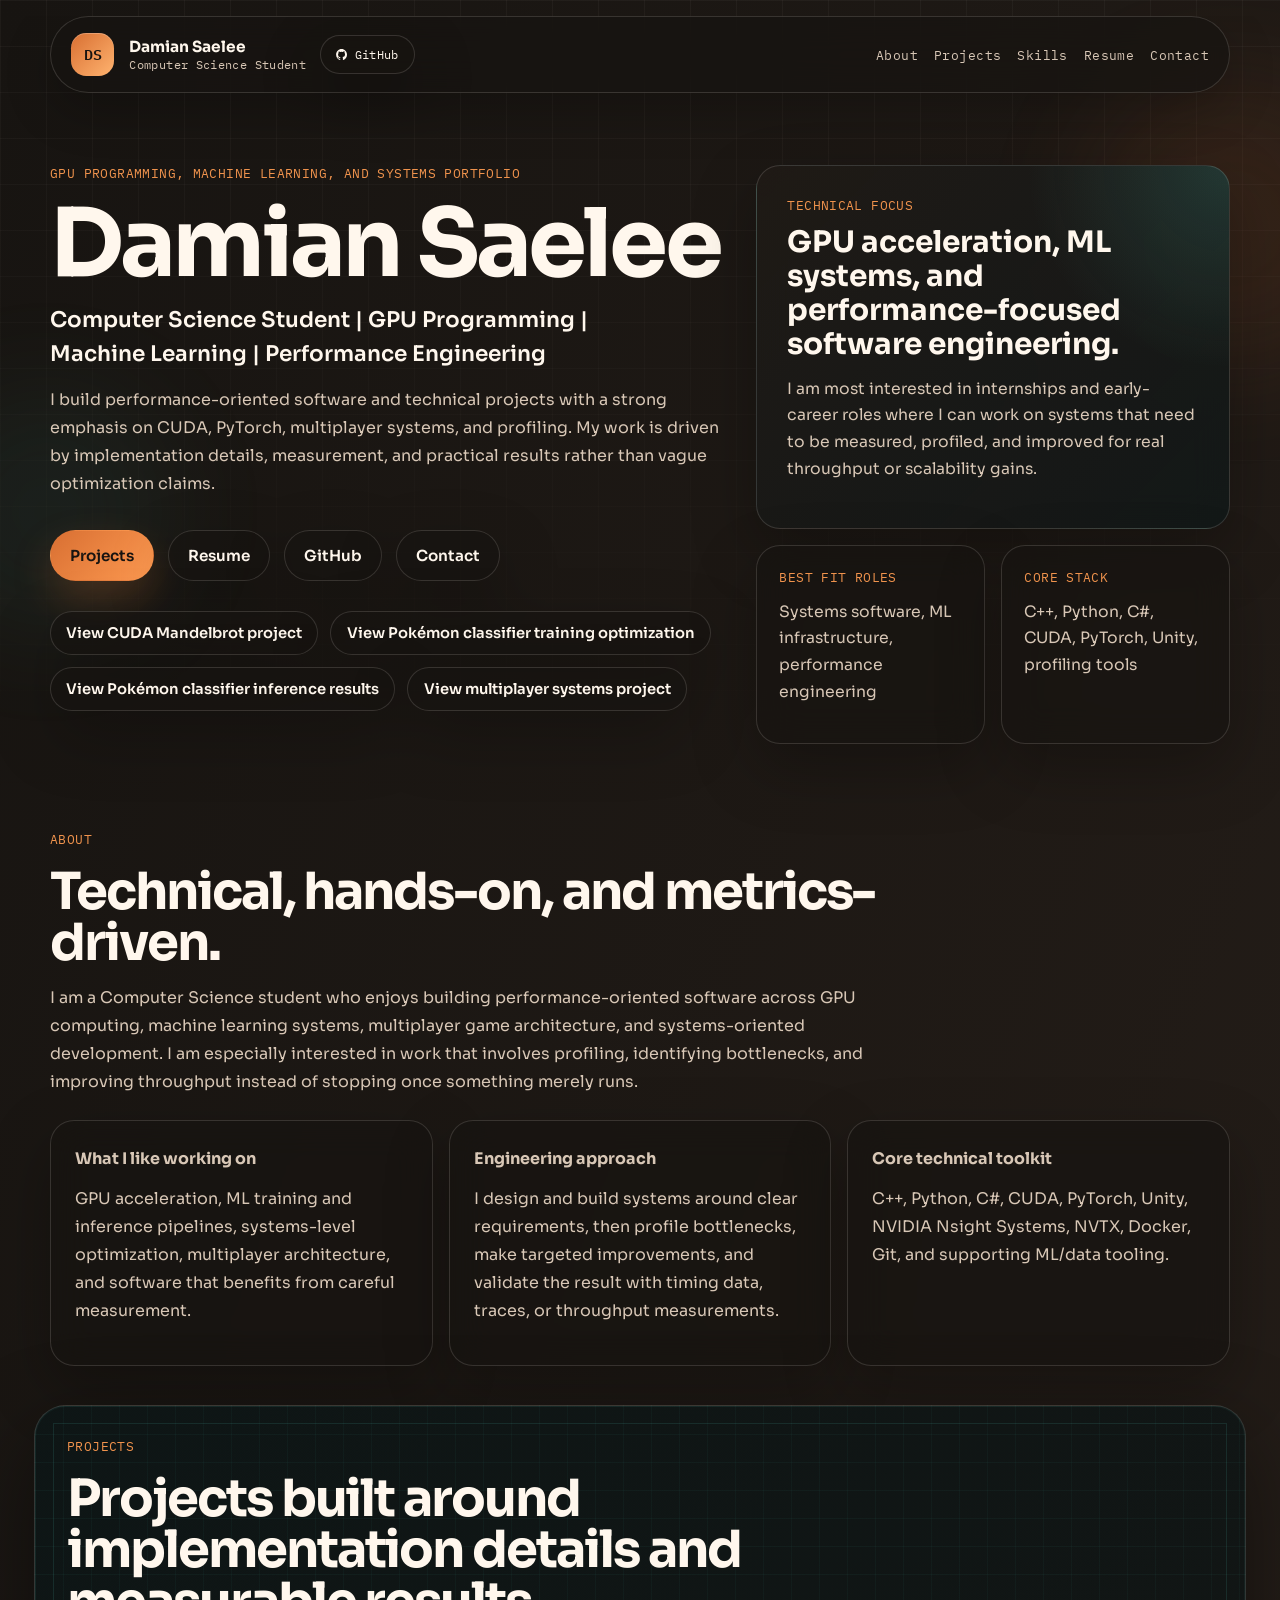
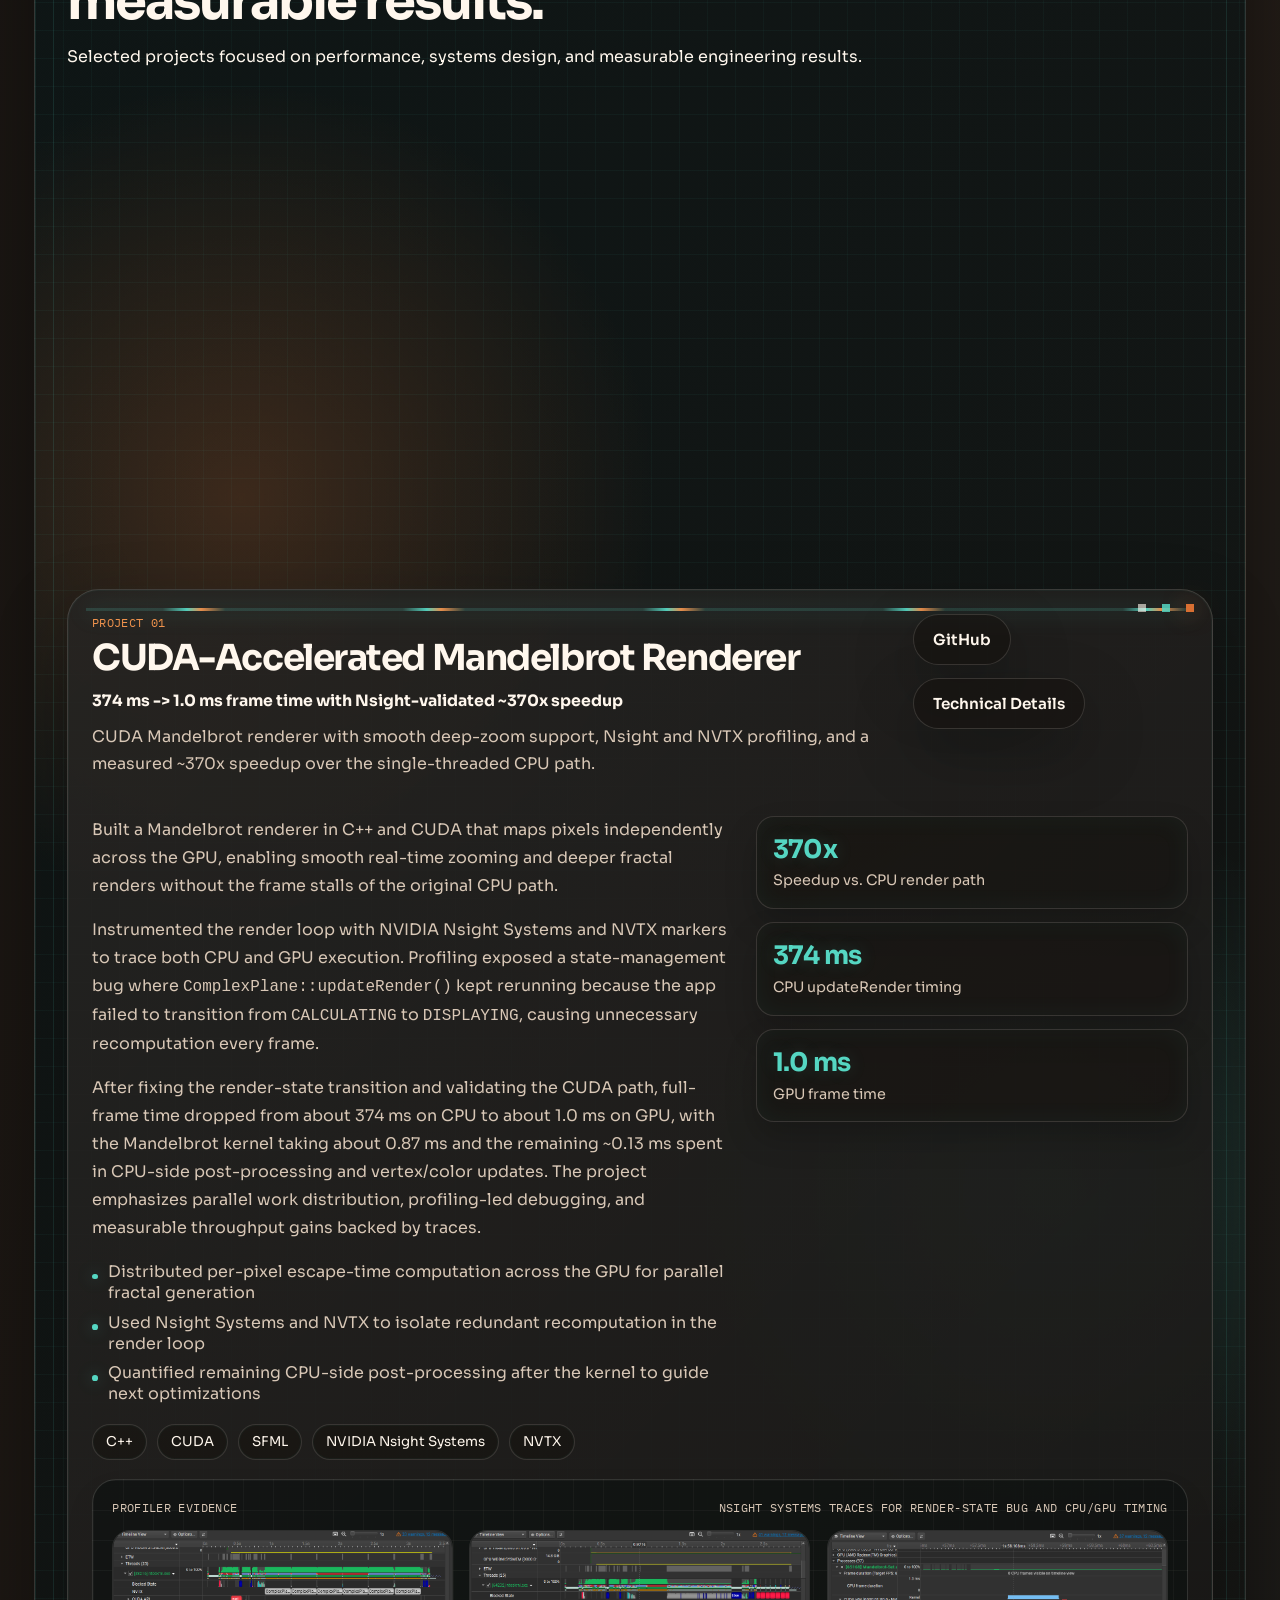
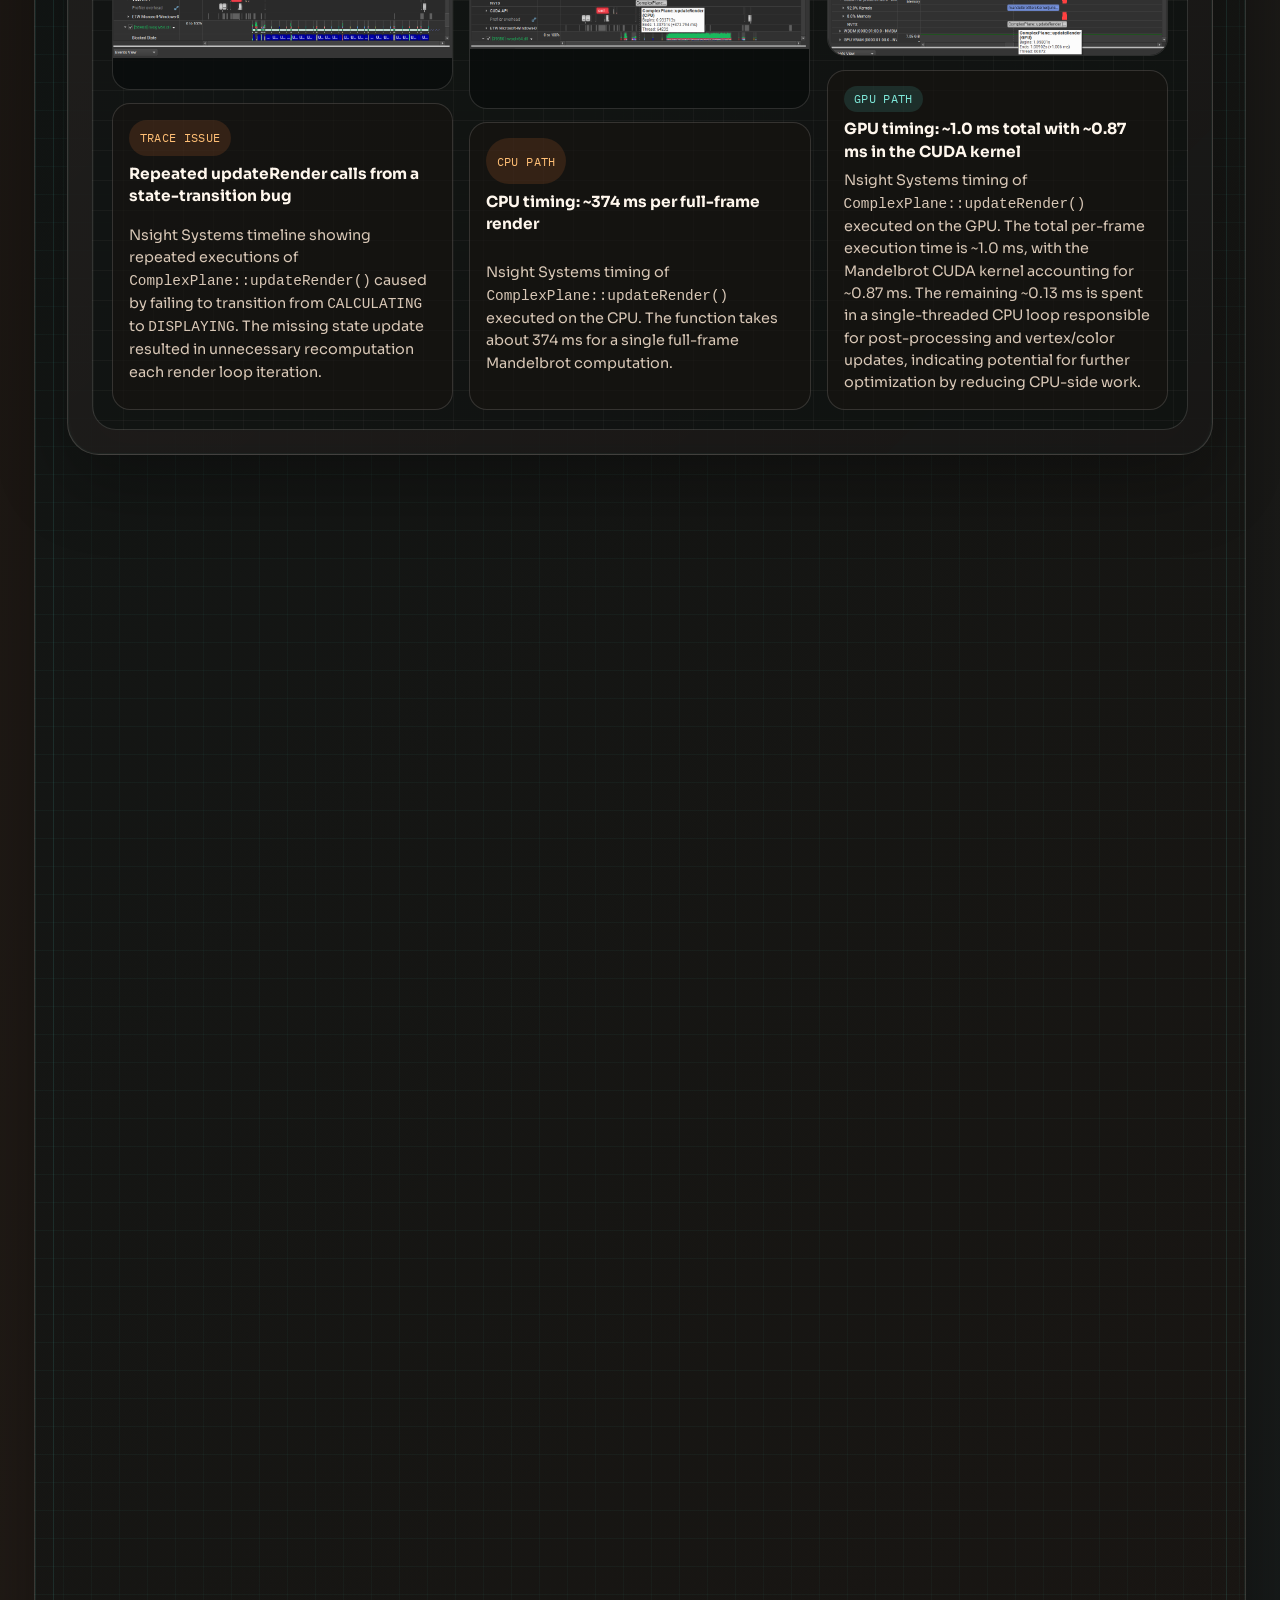
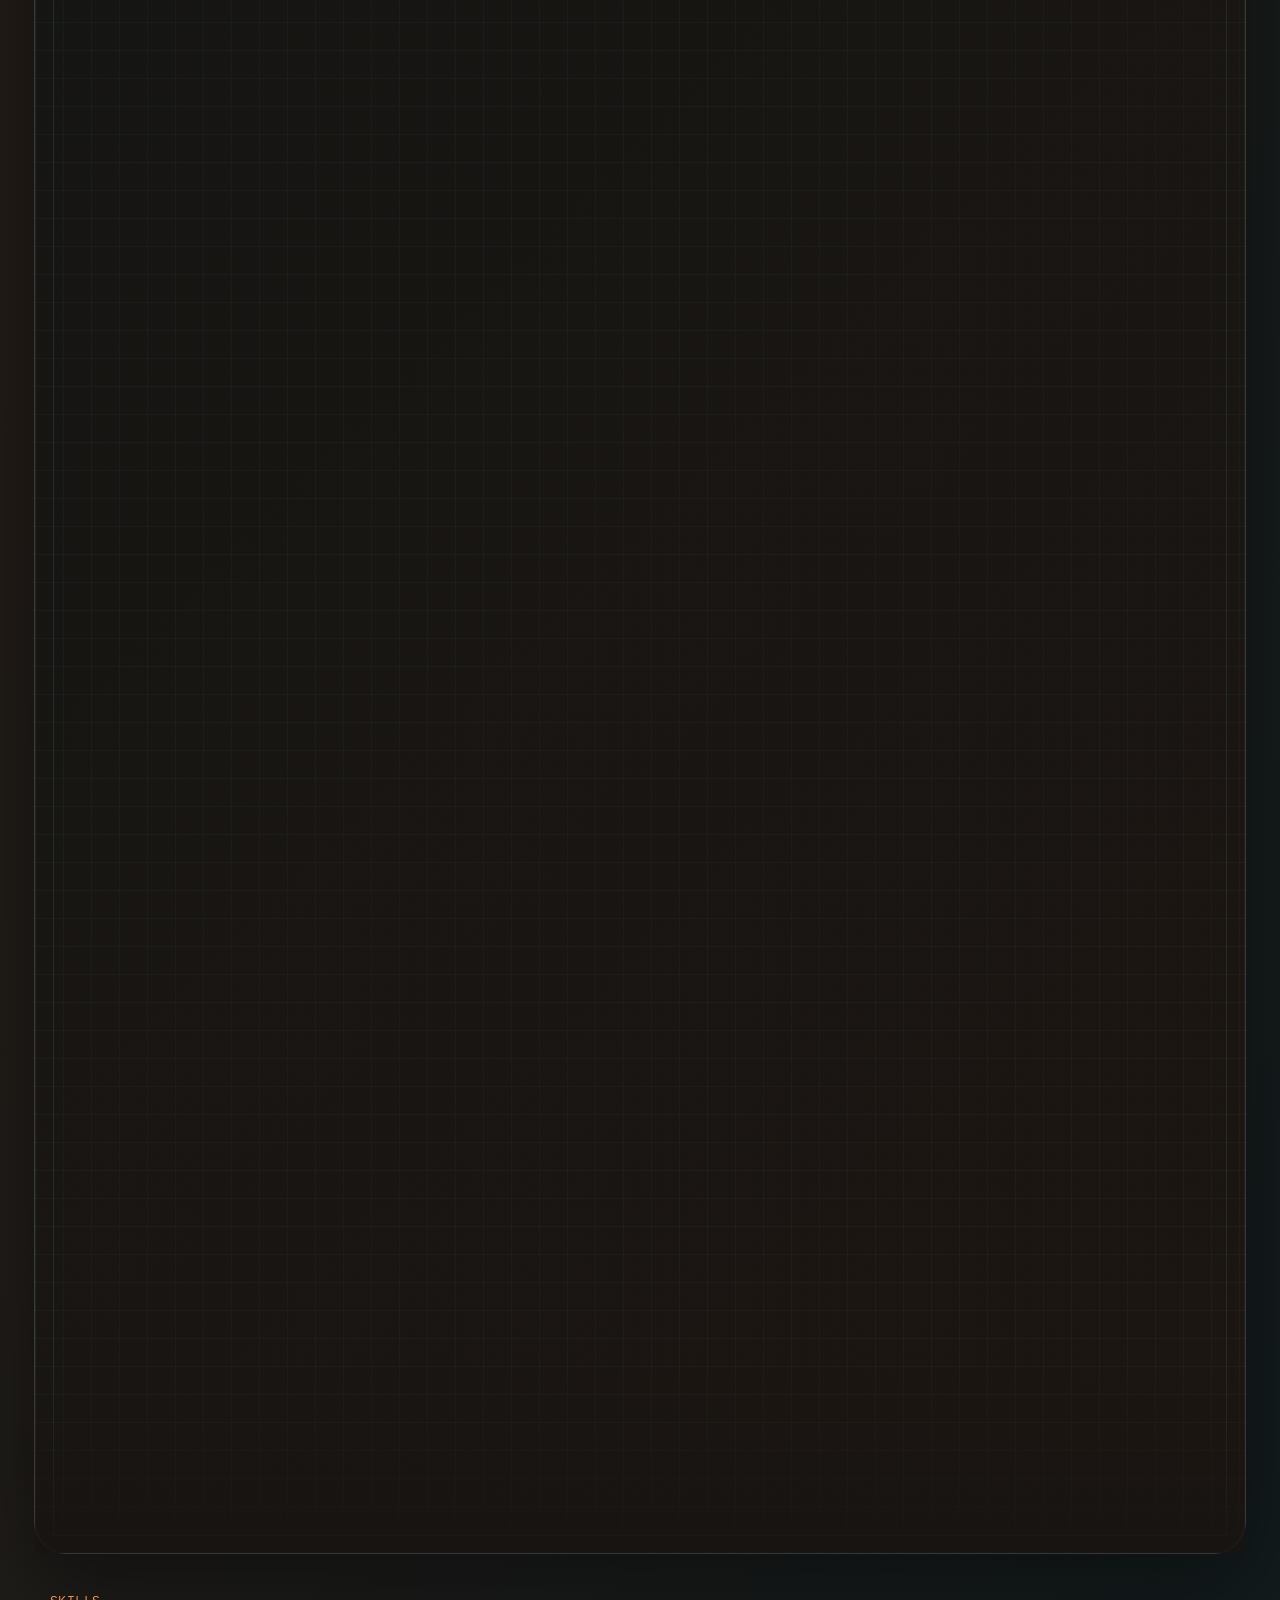
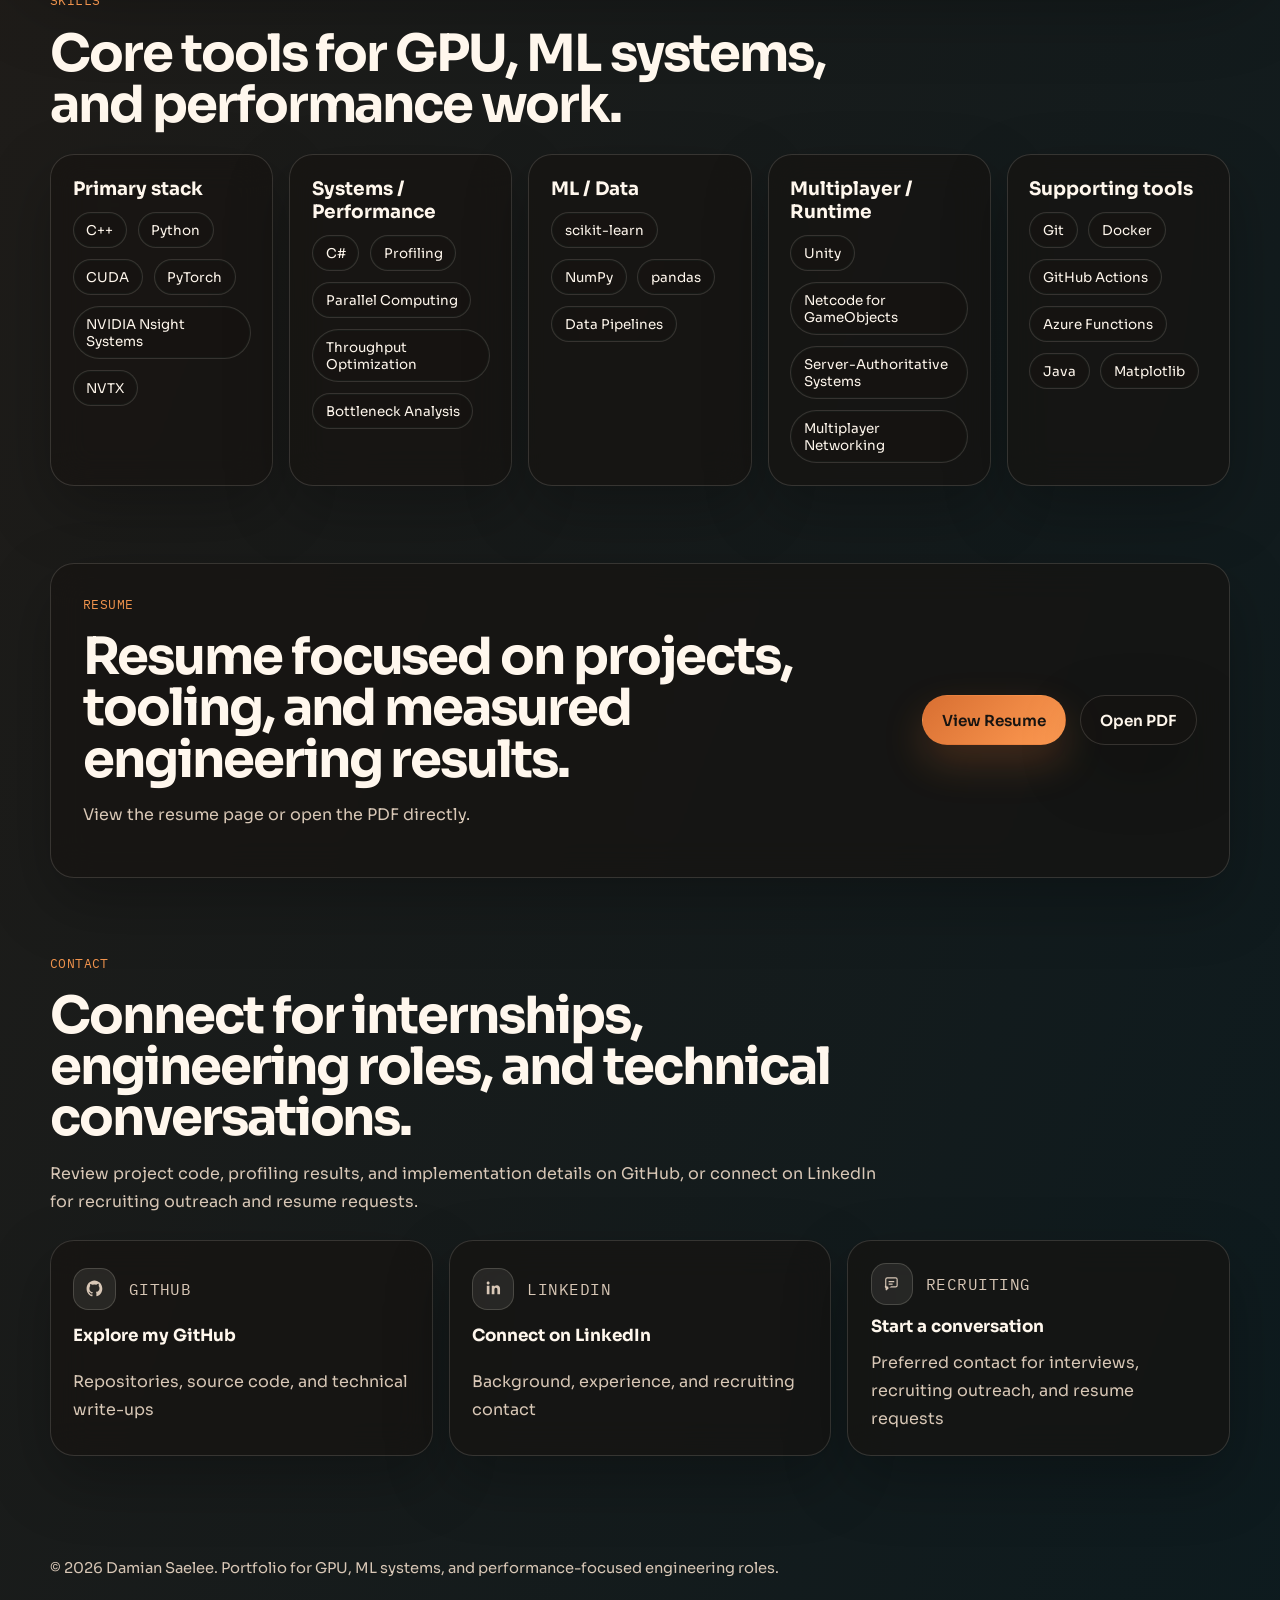
==== commit 8d8204ec: "Refine project circuit interactions" ====
--- a/index.html
+++ b/index.html
@@ -222,7 +222,7 @@
           <nav class="project-circuit-router" aria-label="Project circuit shortcuts" data-reveal>
             <svg class="project-circuit-traces" viewBox="0 0 1200 360" preserveAspectRatio="none" aria-hidden="true">
               <defs>
-                <filter id="landingTraceGlow">
+                <filter id="landingTraceGlow" x="0" y="0" width="1200" height="360" filterUnits="userSpaceOnUse">
                   <feGaussianBlur stdDeviation="3.5" result="blur" />
                   <feMerge>
                     <feMergeNode in="blur" />
@@ -231,48 +231,18 @@
                 </filter>
               </defs>
               <path class="landing-trace landing-trace-base" d="M250 180 H390" />
-              <path class="landing-trace landing-trace-base" d="M390 180 V72 H520" />
+              <path class="landing-trace landing-trace-base" d="M390 180 V72" />
+              <path class="landing-trace landing-trace-base" d="M390 72 H520" />
               <path class="landing-trace landing-trace-base" d="M390 180 H520" />
-              <path class="landing-trace landing-trace-base" d="M390 180 V288 H520" />
+              <path class="landing-trace landing-trace-base" d="M390 180 V288" />
+              <path class="landing-trace landing-trace-base" d="M390 288 H520" />
               <path class="landing-trace landing-trace-flow landing-trace-flow-bus" d="M250 180 H390" />
-              <path class="landing-trace landing-trace-flow landing-trace-flow-cuda" d="M390 180 V72 H520" />
+              <path class="landing-trace landing-trace-flow landing-trace-flow-cuda" d="M390 180 V72" />
+              <path class="landing-trace landing-trace-flow landing-trace-flow-cuda" d="M390 72 H520" />
               <path class="landing-trace landing-trace-flow landing-trace-flow-pokemon" d="M390 180 H520" />
-              <path class="landing-trace landing-trace-flow landing-trace-flow-multiplayer" d="M390 180 V288 H520" />
-              <circle class="landing-charge landing-charge-bus" r="7">
-                <animateMotion
-                  dur="1.15s"
-                  repeatCount="indefinite"
-                  path="M250 180 H390"
-                />
-              </circle>
-              <circle class="landing-charge landing-charge-cuda" r="7">
-                <animateMotion
-                  dur="1.55s"
-                  repeatCount="indefinite"
-                  path="M390 180 V72 H520"
-                />
-              </circle>
-              <circle class="landing-charge landing-charge-pokemon" r="8">
-                <animateMotion
-                  dur="1.1s"
-                  repeatCount="indefinite"
-                  path="M390 180 H520"
-                />
-              </circle>
-              <circle class="landing-charge landing-charge-multiplayer" r="7">
-                <animateMotion
-                  dur="1.6s"
-                  repeatCount="indefinite"
-                  path="M390 180 V288 H520"
-                />
-              </circle>
-              <circle class="landing-solder landing-solder-core" cx="250" cy="180" r="10" />
-              <circle class="landing-solder landing-solder-junction" cx="390" cy="180" r="7" />
-              <circle class="landing-solder" cx="520" cy="72" r="8" />
-              <circle class="landing-solder" cx="520" cy="180" r="8" />
-              <circle class="landing-solder" cx="520" cy="288" r="8" />
+              <path class="landing-trace landing-trace-flow landing-trace-flow-multiplayer" d="M390 180 V288" />
+              <path class="landing-trace landing-trace-flow landing-trace-flow-multiplayer" d="M390 288 H520" />
             </svg>
-            <span class="project-circuit-middle-connector" aria-hidden="true"></span>
 
             <div class="project-router-chip" aria-hidden="true">
               <span>Project bus</span>
@@ -281,17 +251,17 @@
 
             <div class="project-circuit-links">
               <a class="project-circuit-node project-circuit-node-cuda" href="#project-mandelbrot">
-                <span>Route 01</span>
+                <span>Project 01</span>
                 <strong>CUDA Mandelbrot</strong>
                 <small>GPU renderer and Nsight-validated speedup</small>
               </a>
               <a class="project-circuit-node project-circuit-node-pokemon" href="#project-pokemon">
-                <span>Route 02</span>
+                <span>Project 02</span>
                 <strong>Pok&eacute;mon Classifier</strong>
                 <small>PyTorch input pipeline and CUDA throughput tuning</small>
               </a>
               <a class="project-circuit-node project-circuit-node-multiplayer" href="#project-multiplayer">
-                <span>Route 03</span>
+                <span>Project 03</span>
                 <strong>Multiplayer Systems</strong>
                 <small>Server-authoritative Unity and backend deployment flow</small>
               </a>
@@ -865,7 +835,7 @@
                 <span class="contact-label">Recruiting</span>
               </div>
               <strong>Start a conversation</strong>
-              <span>Best route for interviews, recruiting outreach, and resume requests</span>
+              <span>Preferred contact for interviews, recruiting outreach, and resume requests</span>
             </a>
           </div>
         </section>
--- a/styles.css
+++ b/styles.css
@@ -1395,31 +1395,6 @@
   pointer-events: none;
 }
 
-body.landing-page .project-circuit-middle-connector {
-  position: absolute;
-  top: 50%;
-  right: calc(2rem + min(38rem, calc(100% - 28rem)));
-  left: calc(2rem + 17rem);
-  z-index: 2;
-  height: 0.62rem;
-  pointer-events: none;
-  border-radius: 999px;
-  background:
-    repeating-linear-gradient(
-      90deg,
-      transparent 0 0.45rem,
-      rgba(255, 191, 117, 0.98) 0.45rem 2rem,
-      transparent 2rem 2.9rem
-    );
-  background-size: 5.8rem 100%;
-  box-shadow:
-    0 0 10px rgba(255, 191, 117, 0.72),
-    0 0 22px rgba(240, 147, 77, 0.42),
-    0 0 34px rgba(85, 214, 194, 0.18);
-  transform: translateY(-50%);
-  animation: landingMiddleConnectorFlow 0.95s linear infinite;
-}
-
 body.landing-page .landing-trace {
   fill: none;
   stroke-linecap: round;
@@ -1436,67 +1411,36 @@
   stroke: #f0934d;
   stroke-dasharray: 24 18;
   stroke-width: 7;
-  animation: landingRouteElectricity 1.6s linear infinite;
+  animation: landingRouteElectricity 1.9s linear infinite;
   opacity: 0.95;
-}
-
-body.landing-page .landing-trace-flow-bus {
-  stroke: #f0934d;
-  stroke-dasharray: 22 14;
-  stroke-width: 8;
-  animation-duration: 1.05s;
-}
-
-body.landing-page .landing-trace-flow-pokemon {
-  stroke: var(--accent-soft);
-  stroke-dasharray: 24 14;
-  stroke-width: 10;
-  animation-duration: 0.95s;
-  animation-delay: -0.15s;
-  opacity: 1;
+  transition: opacity 180ms ease, stroke-width 180ms ease;
 }
 
 body.landing-page .landing-trace-flow-cuda {
   animation-delay: -0.55s;
 }
 
+body.landing-page .landing-trace-flow-pokemon {
+  animation-delay: -0.35s;
+}
+
 body.landing-page .landing-trace-flow-multiplayer {
   animation-delay: -0.8s;
 }
 
-body.landing-page .landing-charge {
-  filter: url(#landingTraceGlow);
-  fill: var(--accent-warm);
-  opacity: 0.96;
-  pointer-events: none;
-}
-
-body.landing-page .landing-charge-pokemon {
-  fill: var(--accent-soft);
-  stroke: #ffb071;
-  stroke-width: 3;
-}
-
-body.landing-page .landing-charge-bus,
-body.landing-page .landing-charge-cuda,
-body.landing-page .landing-charge-multiplayer {
-  stroke: var(--accent-soft);
-  stroke-width: 2.5;
-}
-
-body.landing-page .landing-solder {
-  fill: rgba(255, 247, 237, 0.9);
-  filter: url(#landingTraceGlow);
-  stroke: rgba(85, 214, 194, 0.76);
-  stroke-width: 4;
-}
-
-body.landing-page .landing-solder-core {
-  fill: var(--accent);
-}
-
-body.landing-page .landing-solder-junction {
-  fill: var(--accent-soft);
+body.landing-page .project-circuit-router:has(.project-circuit-node:is(:hover, :focus-visible)) .landing-trace-flow {
+  animation-play-state: paused;
+  opacity: 0.14;
+}
+
+body.landing-page .project-circuit-router:has(.project-circuit-node-cuda:is(:hover, :focus-visible)) .landing-trace-flow-bus,
+body.landing-page .project-circuit-router:has(.project-circuit-node-cuda:is(:hover, :focus-visible)) .landing-trace-flow-cuda,
+body.landing-page .project-circuit-router:has(.project-circuit-node-pokemon:is(:hover, :focus-visible)) .landing-trace-flow-bus,
+body.landing-page .project-circuit-router:has(.project-circuit-node-pokemon:is(:hover, :focus-visible)) .landing-trace-flow-pokemon,
+body.landing-page .project-circuit-router:has(.project-circuit-node-multiplayer:is(:hover, :focus-visible)) .landing-trace-flow-bus,
+body.landing-page .project-circuit-router:has(.project-circuit-node-multiplayer:is(:hover, :focus-visible)) .landing-trace-flow-multiplayer {
+  animation-play-state: running;
+  opacity: 1;
 }
 
 body.landing-page .project-router-chip {
@@ -1618,6 +1562,7 @@
 body.landing-page .project-card {
   position: relative;
   isolation: isolate;
+  scroll-margin-top: 8rem;
   border-color: rgba(255, 247, 237, 0.15);
   background:
     linear-gradient(135deg, rgba(255, 247, 237, 0.08), rgba(255, 247, 237, 0.03)),
@@ -1787,21 +1732,11 @@
 
 @keyframes landingRouteElectricity {
   from {
-    stroke-dashoffset: 96;
+    stroke-dashoffset: 42;
   }
 
   to {
     stroke-dashoffset: 0;
-  }
-}
-
-@keyframes landingMiddleConnectorFlow {
-  from {
-    background-position: 5.8rem 0;
-  }
-
-  to {
-    background-position: 0 0;
   }
 }
 
@@ -2055,10 +1990,6 @@
   }
 
   body.landing-page .project-circuit-traces {
-    display: none;
-  }
-
-  body.landing-page .project-circuit-middle-connector {
     display: none;
   }
 
@@ -2126,6 +2057,10 @@
     justify-content: flex-start;
   }
 
+  body.landing-page .project-card {
+    scroll-margin-top: 2rem;
+  }
+
   .hero-section,
   .resume-hero,
   .resume-viewer-section {
